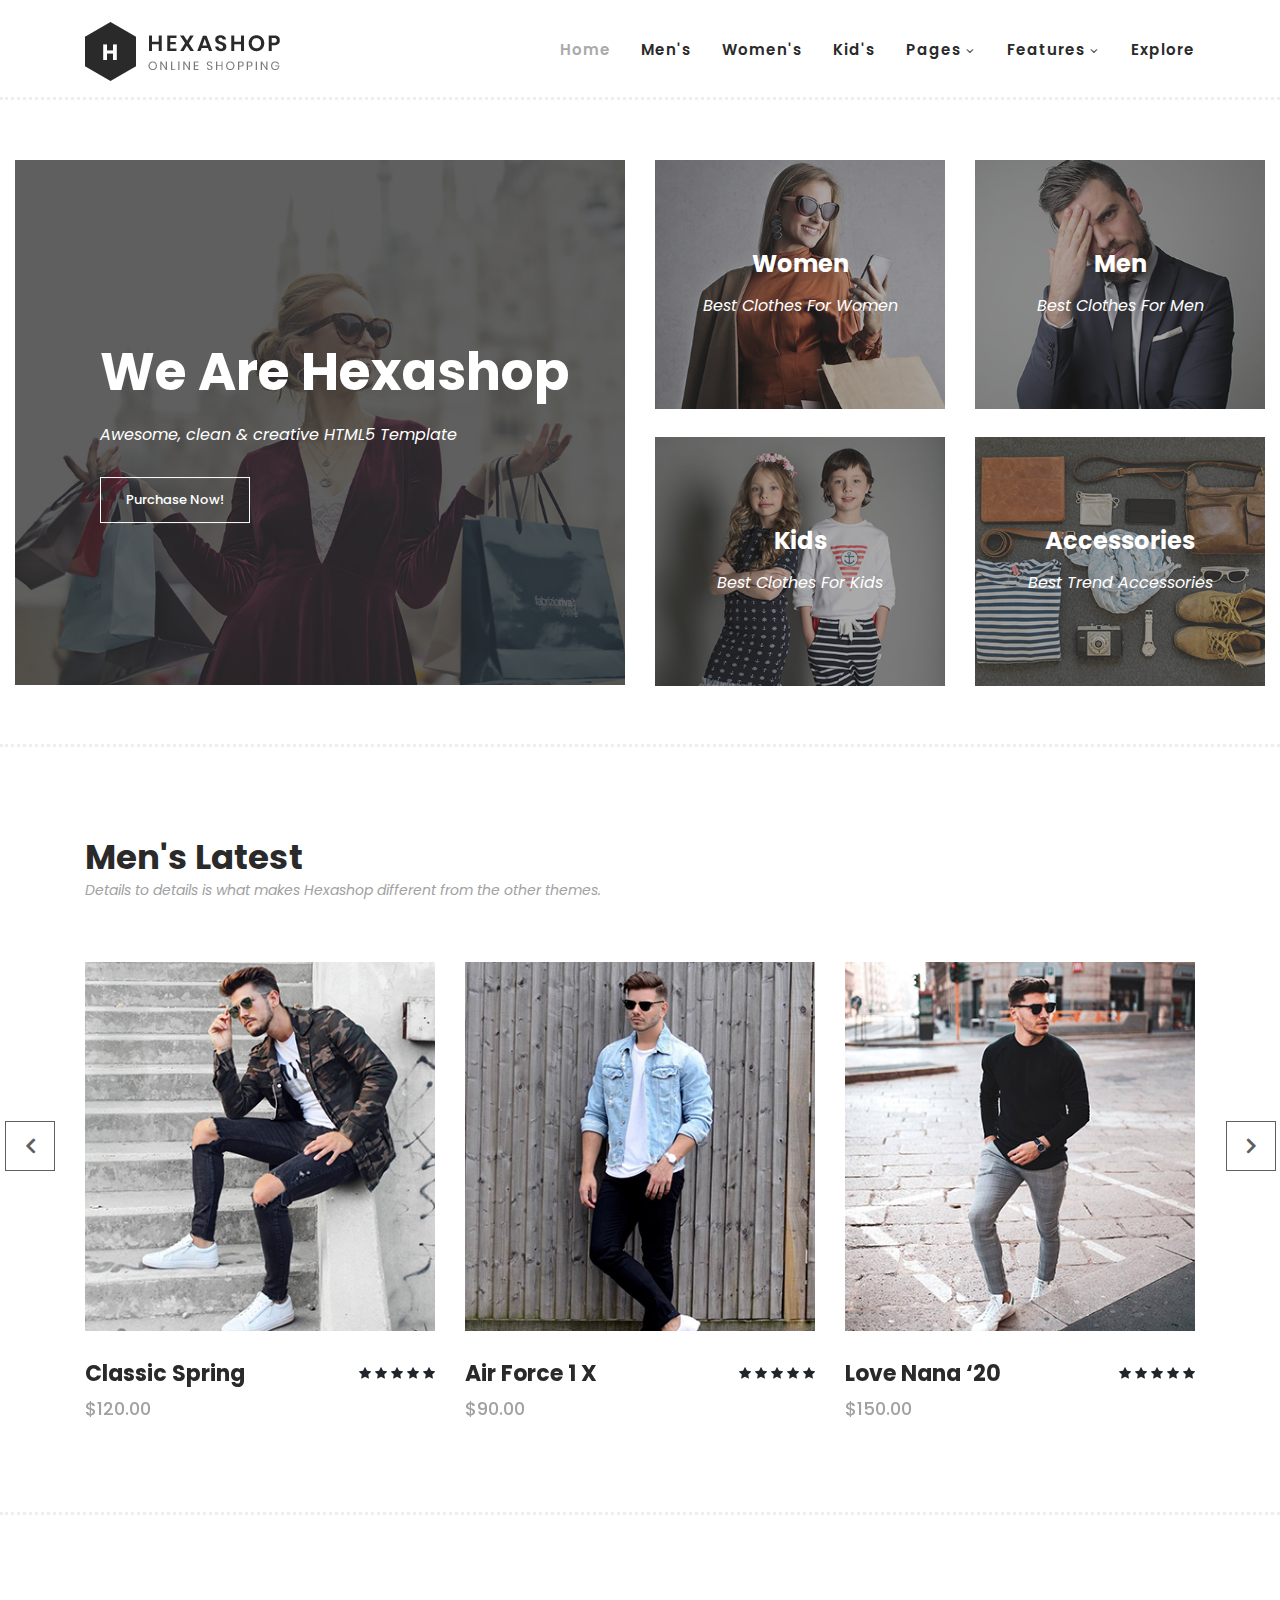
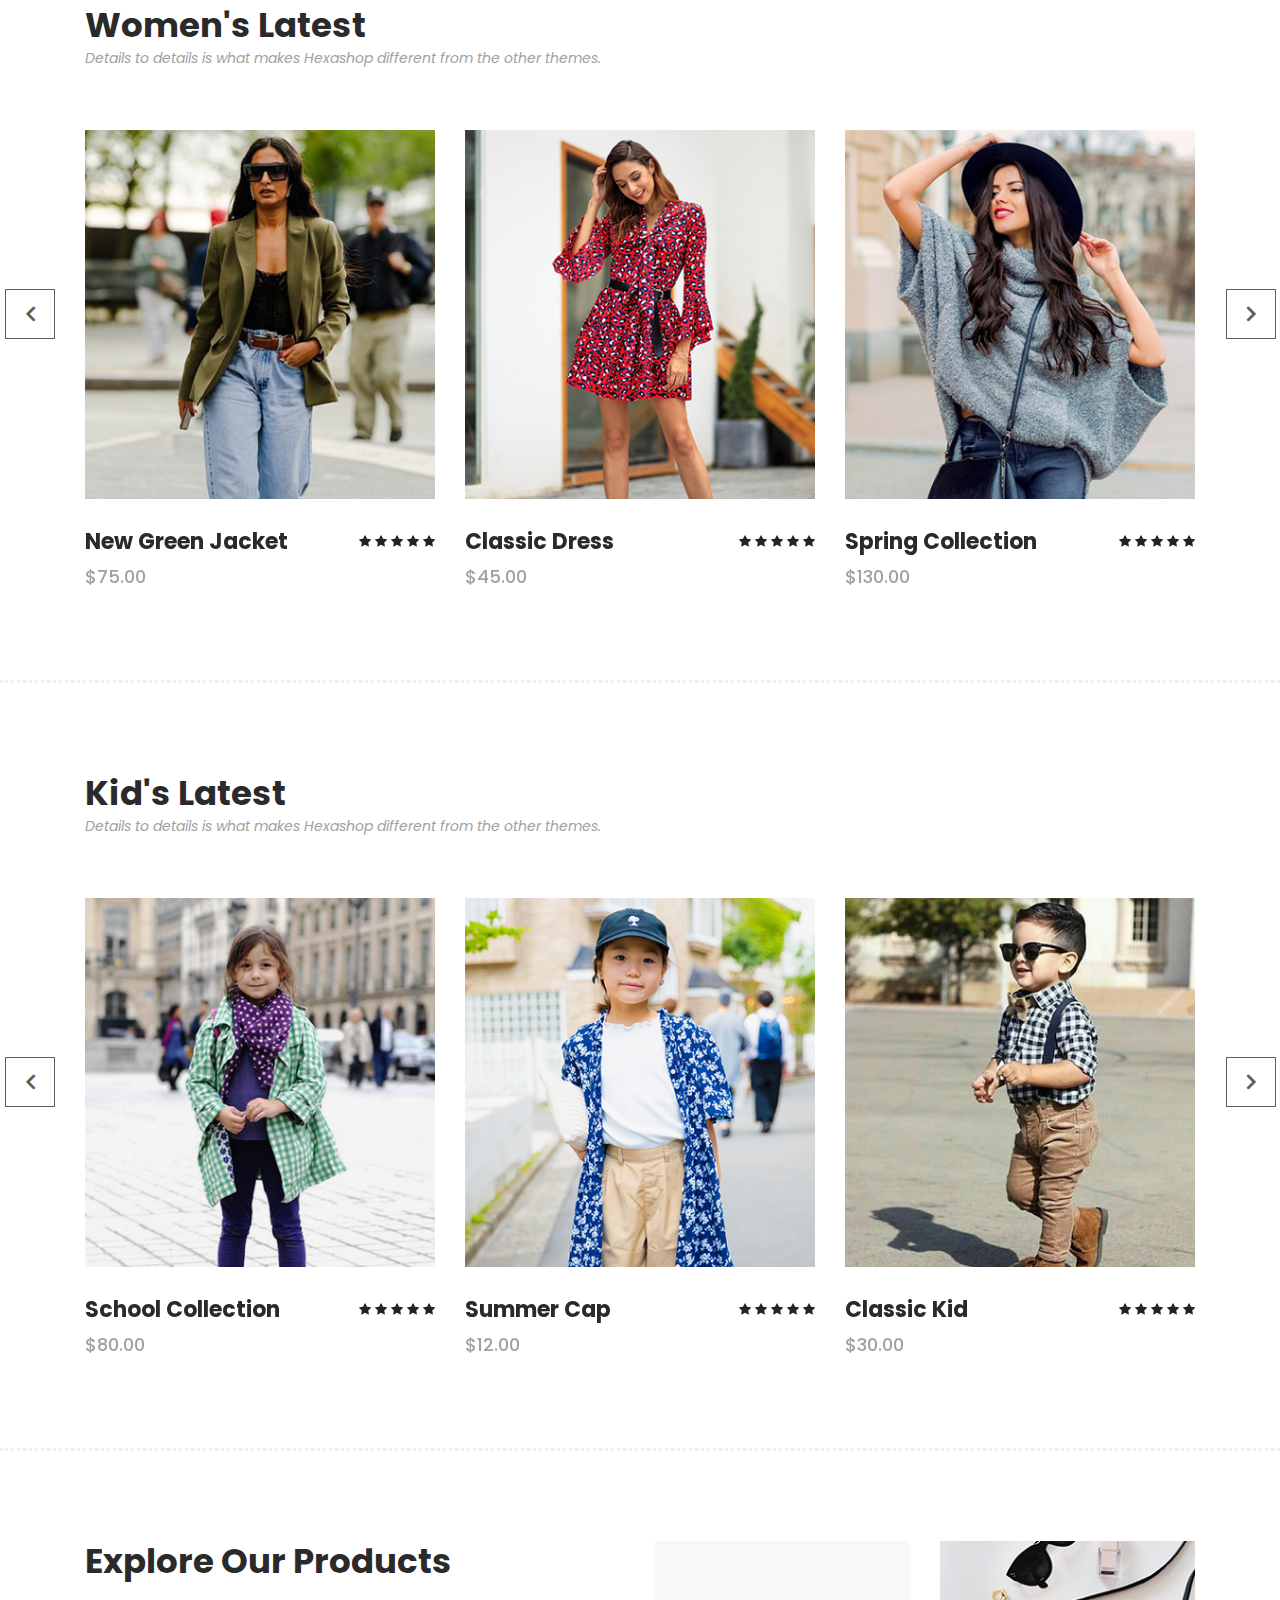
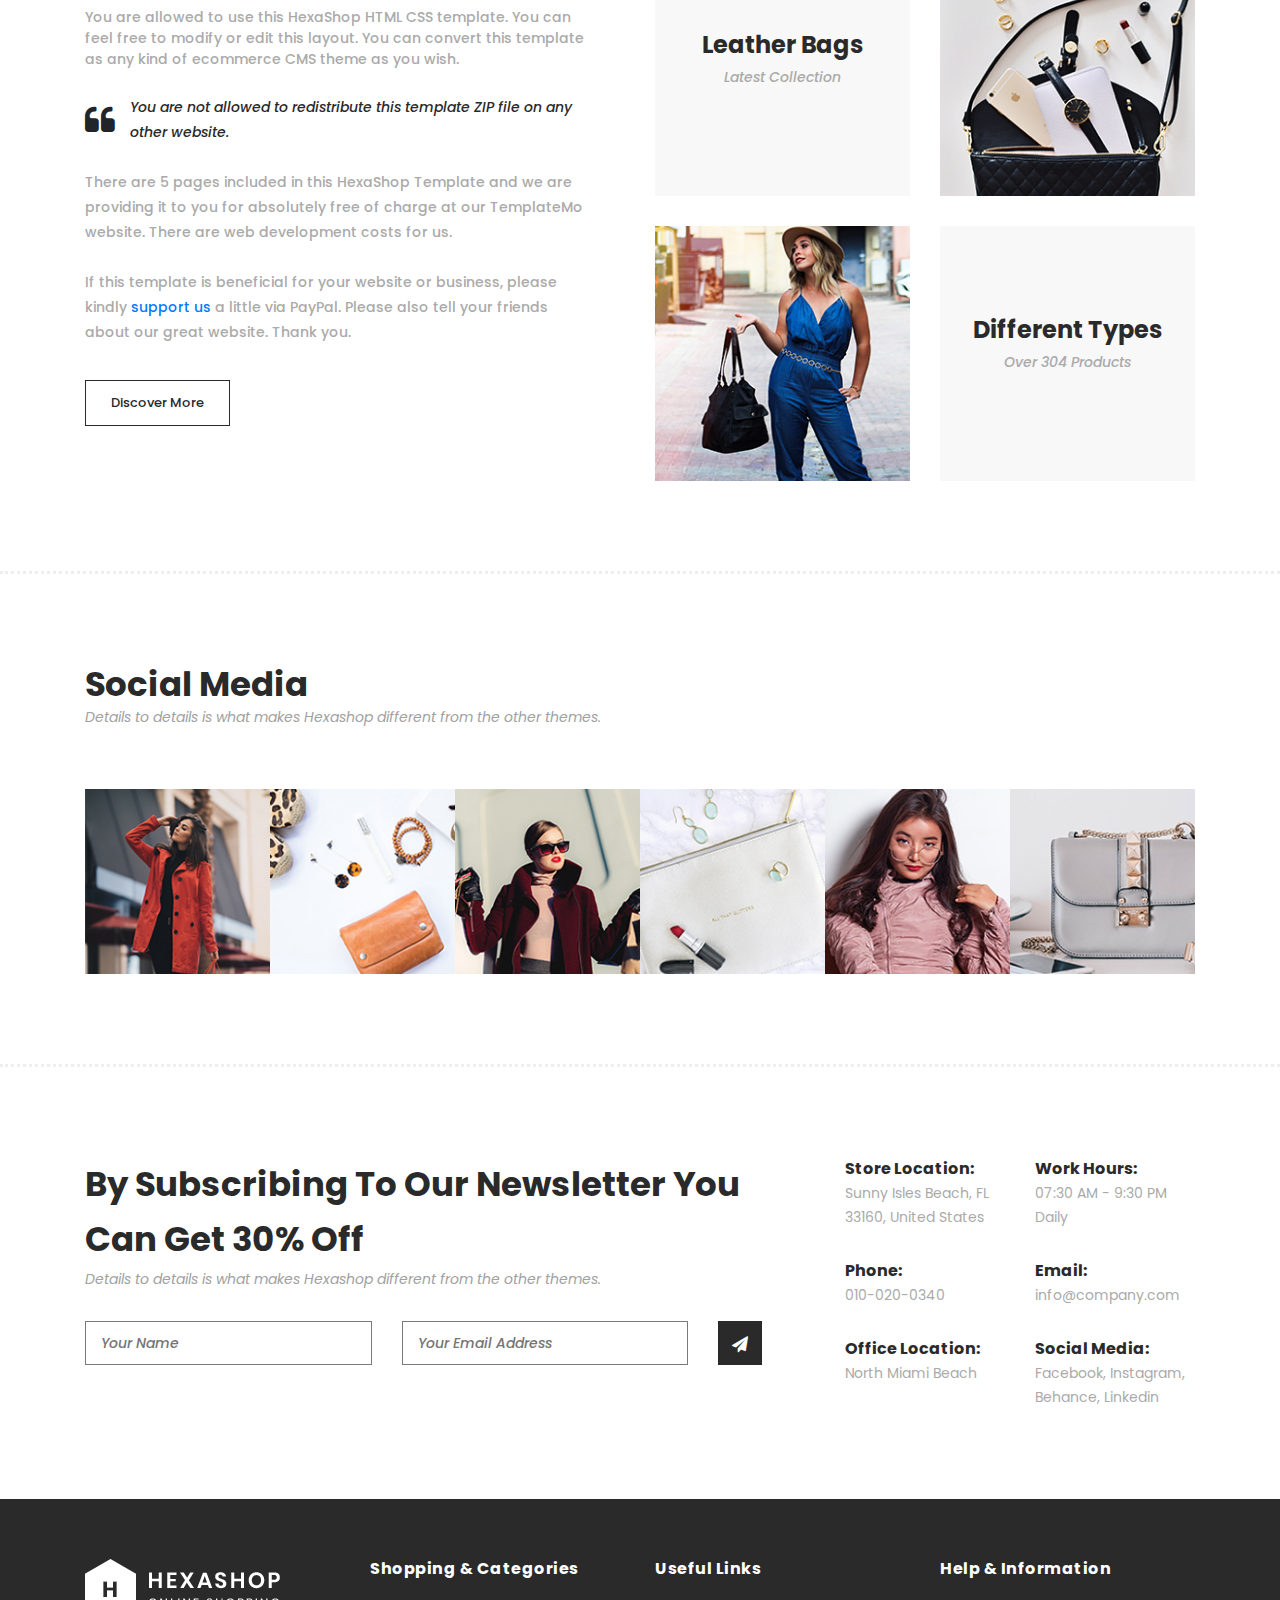
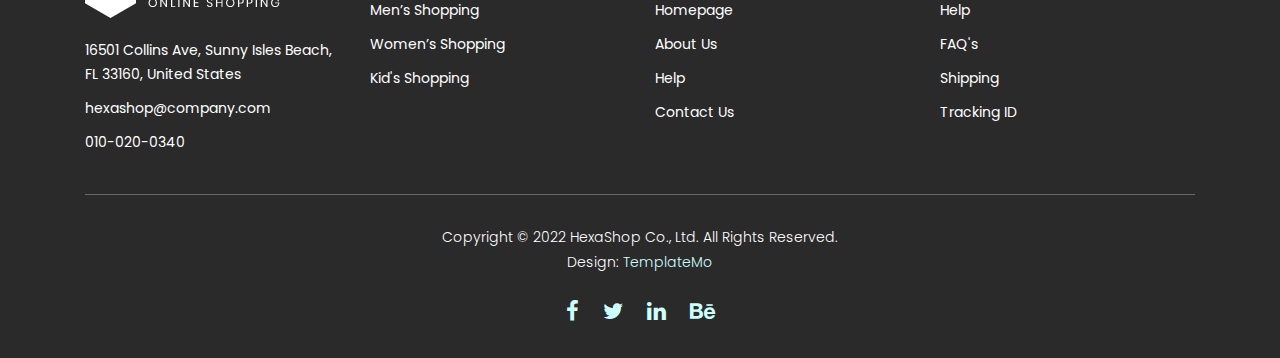
==== index.html @ 288b7257 "new project" ====
<!DOCTYPE html>
<html lang="en">

  <head>

    <meta charset="utf-8">
    <meta name="viewport" content="width=device-width, initial-scale=1, shrink-to-fit=no">
    <meta name="description" content="">
    <meta name="author" content="">
    <link href="https://fonts.googleapis.com/css?family=Poppins:100,200,300,400,500,600,700,800,900&display=swap" rel="stylesheet">

    <title>Hexashop Ecommerce HTML CSS Template</title>


    <!-- Additional CSS Files -->
    <link rel="stylesheet" type="text/css" href="assets/css/bootstrap.min.css">

    <link rel="stylesheet" type="text/css" href="assets/css/font-awesome.css">

    <link rel="stylesheet" href="assets/css/templatemo-hexashop.css">

    <link rel="stylesheet" href="assets/css/owl-carousel.css">

    <link rel="stylesheet" href="assets/css/lightbox.css">
<!--

TemplateMo 571 Hexashop

https://templatemo.com/tm-571-hexashop

-->
    </head>
    
    <body>
    
    <!-- ***** Preloader Start ***** -->
    <div id="preloader">
        <div class="jumper">
            <div></div>
            <div></div>
            <div></div>
        </div>
    </div>  
    <!-- ***** Preloader End ***** -->
    
    
    <!-- ***** Header Area Start ***** -->
    <header class="header-area header-sticky">
        <div class="container">
            <div class="row">
                <div class="col-12">
                    <nav class="main-nav">
                        <!-- ***** Logo Start ***** -->
                        <a href="index.html" class="logo">
                            <img src="assets/images/logo.png">
                        </a>
                        <!-- ***** Logo End ***** -->
                        <!-- ***** Menu Start ***** -->
                        <ul class="nav">
                            <li class="scroll-to-section"><a href="#top" class="active">Home</a></li>
                            <li class="scroll-to-section"><a href="#men">Men's</a></li>
                            <li class="scroll-to-section"><a href="#women">Women's</a></li>
                            <li class="scroll-to-section"><a href="#kids">Kid's</a></li>
                            <li class="submenu">
                                <a href="javascript:;">Pages</a>
                                <ul>
                                    <li><a href="about.html">About Us</a></li>
                                    <li><a href="products.html">Products</a></li>
                                    <li><a href="single-product.html">Single Product</a></li>
                                    <li><a href="contact.html">Contact Us</a></li>
                                </ul>
                            </li>
                            <li class="submenu">
                                <a href="javascript:;">Features</a>
                                <ul>
                                    <li><a href="#">Features Page 1</a></li>
                                    <li><a href="#">Features Page 2</a></li>
                                    <li><a href="#">Features Page 3</a></li>
                                    <li><a rel="nofollow" href="https://templatemo.com/page/4" target="_blank">Template Page 4</a></li>
                                </ul>
                            </li>
                            <li class="scroll-to-section"><a href="#explore">Explore</a></li>
                        </ul>        
                        <a class='menu-trigger'>
                            <span>Menu</span>
                        </a>
                        <!-- ***** Menu End ***** -->
                    </nav>
                </div>
            </div>
        </div>
    </header>
    <!-- ***** Header Area End ***** -->

    <!-- ***** Main Banner Area Start ***** -->
    <div class="main-banner" id="top">
        <div class="container-fluid">
            <div class="row">
                <div class="col-lg-6">
                    <div class="left-content">
                        <div class="thumb">
                            <div class="inner-content">
                                <h4>We Are Hexashop</h4>
                                <span>Awesome, clean &amp; creative HTML5 Template</span>
                                <div class="main-border-button">
                                    <a href="#">Purchase Now!</a>
                                </div>
                            </div>
                            <img src="assets/images/left-banner-image.jpg" alt="">
                        </div>
                    </div>
                </div>
                <div class="col-lg-6">
                    <div class="right-content">
                        <div class="row">
                            <div class="col-lg-6">
                                <div class="right-first-image">
                                    <div class="thumb">
                                        <div class="inner-content">
                                            <h4>Women</h4>
                                            <span>Best Clothes For Women</span>
                                        </div>
                                        <div class="hover-content">
                                            <div class="inner">
                                                <h4>Women</h4>
                                                <p>Lorem ipsum dolor sit amet, conservisii ctetur adipiscing elit incid.</p>
                                                <div class="main-border-button">
                                                    <a href="#">Discover More</a>
                                                </div>
                                            </div>
                                        </div>
                                        <img src="assets/images/baner-right-image-01.jpg">
                                    </div>
                                </div>
                            </div>
                            <div class="col-lg-6">
                                <div class="right-first-image">
                                    <div class="thumb">
                                        <div class="inner-content">
                                            <h4>Men</h4>
                                            <span>Best Clothes For Men</span>
                                        </div>
                                        <div class="hover-content">
                                            <div class="inner">
                                                <h4>Men</h4>
                                                <p>Lorem ipsum dolor sit amet, conservisii ctetur adipiscing elit incid.</p>
                                                <div class="main-border-button">
                                                    <a href="#">Discover More</a>
                                                </div>
                                            </div>
                                        </div>
                                        <img src="assets/images/baner-right-image-02.jpg">
                                    </div>
                                </div>
                            </div>
                            <div class="col-lg-6">
                                <div class="right-first-image">
                                    <div class="thumb">
                                        <div class="inner-content">
                                            <h4>Kids</h4>
                                            <span>Best Clothes For Kids</span>
                                        </div>
                                        <div class="hover-content">
                                            <div class="inner">
                                                <h4>Kids</h4>
                                                <p>Lorem ipsum dolor sit amet, conservisii ctetur adipiscing elit incid.</p>
                                                <div class="main-border-button">
                                                    <a href="#">Discover More</a>
                                                </div>
                                            </div>
                                        </div>
                                        <img src="assets/images/baner-right-image-03.jpg">
                                    </div>
                                </div>
                            </div>
                            <div class="col-lg-6">
                                <div class="right-first-image">
                                    <div class="thumb">
                                        <div class="inner-content">
                                            <h4>Accessories</h4>
                                            <span>Best Trend Accessories</span>
                                        </div>
                                        <div class="hover-content">
                                            <div class="inner">
                                                <h4>Accessories</h4>
                                                <p>Lorem ipsum dolor sit amet, conservisii ctetur adipiscing elit incid.</p>
                                                <div class="main-border-button">
                                                    <a href="#">Discover More</a>
                                                </div>
                                            </div>
                                        </div>
                                        <img src="assets/images/baner-right-image-04.jpg">
                                    </div>
                                </div>
                            </div>
                        </div>
                    </div>
                </div>
            </div>
        </div>
    </div>
    <!-- ***** Main Banner Area End ***** -->

    <!-- ***** Men Area Starts ***** -->
    <section class="section" id="men">
        <div class="container">
            <div class="row">
                <div class="col-lg-6">
                    <div class="section-heading">
                        <h2>Men's Latest</h2>
                        <span>Details to details is what makes Hexashop different from the other themes.</span>
                    </div>
                </div>
            </div>
        </div>
        <div class="container">
            <div class="row">
                <div class="col-lg-12">
                    <div class="men-item-carousel">
                        <div class="owl-men-item owl-carousel">
                            <div class="item">
                                <div class="thumb">
                                    <div class="hover-content">
                                        <ul>
                                            <li><a href="single-product.html"><i class="fa fa-eye"></i></a></li>
                                            <li><a href="single-product.html"><i class="fa fa-star"></i></a></li>
                                            <li><a href="single-product.html"><i class="fa fa-shopping-cart"></i></a></li>
                                        </ul>
                                    </div>
                                    <img src="assets/images/men-01.jpg" alt="">
                                </div>
                                <div class="down-content">
                                    <h4>Classic Spring</h4>
                                    <span>$120.00</span>
                                    <ul class="stars">
                                        <li><i class="fa fa-star"></i></li>
                                        <li><i class="fa fa-star"></i></li>
                                        <li><i class="fa fa-star"></i></li>
                                        <li><i class="fa fa-star"></i></li>
                                        <li><i class="fa fa-star"></i></li>
                                    </ul>
                                </div>
                            </div>
                            <div class="item">
                                <div class="thumb">
                                    <div class="hover-content">
                                        <ul>
                                            <li><a href="single-product.html"><i class="fa fa-eye"></i></a></li>
                                            <li><a href="single-product.html"><i class="fa fa-star"></i></a></li>
                                            <li><a href="single-product.html"><i class="fa fa-shopping-cart"></i></a></li>
                                        </ul>
                                    </div>
                                    <img src="assets/images/men-02.jpg" alt="">
                                </div>
                                <div class="down-content">
                                    <h4>Air Force 1 X</h4>
                                    <span>$90.00</span>
                                    <ul class="stars">
                                        <li><i class="fa fa-star"></i></li>
                                        <li><i class="fa fa-star"></i></li>
                                        <li><i class="fa fa-star"></i></li>
                                        <li><i class="fa fa-star"></i></li>
                                        <li><i class="fa fa-star"></i></li>
                                    </ul>
                                </div>
                            </div>
                            <div class="item">
                                <div class="thumb">
                                    <div class="hover-content">
                                        <ul>
                                            <li><a href="single-product.html"><i class="fa fa-eye"></i></a></li>
                                            <li><a href="single-product.html"><i class="fa fa-star"></i></a></li>
                                            <li><a href="single-product.html"><i class="fa fa-shopping-cart"></i></a></li>
                                        </ul>
                                    </div>
                                    <img src="assets/images/men-03.jpg" alt="">
                                </div>
                                <div class="down-content">
                                    <h4>Love Nana ‘20</h4>
                                    <span>$150.00</span>
                                    <ul class="stars">
                                        <li><i class="fa fa-star"></i></li>
                                        <li><i class="fa fa-star"></i></li>
                                        <li><i class="fa fa-star"></i></li>
                                        <li><i class="fa fa-star"></i></li>
                                        <li><i class="fa fa-star"></i></li>
                                    </ul>
                                </div>
                            </div>
                            <div class="item">
                                <div class="thumb">
                                    <div class="hover-content">
                                        <ul>
                                            <li><a href="single-product.html"><i class="fa fa-eye"></i></a></li>
                                            <li><a href="single-product.html"><i class="fa fa-star"></i></a></li>
                                            <li><a href="single-product.html"><i class="fa fa-shopping-cart"></i></a></li>
                                        </ul>
                                    </div>
                                    <img src="assets/images/men-01.jpg" alt="">
                                </div>
                                <div class="down-content">
                                    <h4>Classic Spring</h4>
                                    <span>$120.00</span>
                                    <ul class="stars">
                                        <li><i class="fa fa-star"></i></li>
                                        <li><i class="fa fa-star"></i></li>
                                        <li><i class="fa fa-star"></i></li>
                                        <li><i class="fa fa-star"></i></li>
                                        <li><i class="fa fa-star"></i></li>
                                    </ul>
                                </div>
                            </div>
                        </div>
                    </div>
                </div>
            </div>
        </div>
    </section>
    <!-- ***** Men Area Ends ***** -->

    <!-- ***** Women Area Starts ***** -->
    <section class="section" id="women">
        <div class="container">
            <div class="row">
                <div class="col-lg-6">
                    <div class="section-heading">
                        <h2>Women's Latest</h2>
                        <span>Details to details is what makes Hexashop different from the other themes.</span>
                    </div>
                </div>
            </div>
        </div>
        <div class="container">
            <div class="row">
                <div class="col-lg-12">
                    <div class="women-item-carousel">
                        <div class="owl-women-item owl-carousel">
                            <div class="item">
                                <div class="thumb">
                                    <div class="hover-content">
                                        <ul>
                                            <li><a href="single-product.html"><i class="fa fa-eye"></i></a></li>
                                            <li><a href="single-product.html"><i class="fa fa-star"></i></a></li>
                                            <li><a href="single-product.html"><i class="fa fa-shopping-cart"></i></a></li>
                                        </ul>
                                    </div>
                                    <img src="assets/images/women-01.jpg" alt="">
                                </div>
                                <div class="down-content">
                                    <h4>New Green Jacket</h4>
                                    <span>$75.00</span>
                                    <ul class="stars">
                                        <li><i class="fa fa-star"></i></li>
                                        <li><i class="fa fa-star"></i></li>
                                        <li><i class="fa fa-star"></i></li>
                                        <li><i class="fa fa-star"></i></li>
                                        <li><i class="fa fa-star"></i></li>
                                    </ul>
                                </div>
                            </div>
                            <div class="item">
                                <div class="thumb">
                                    <div class="hover-content">
                                        <ul>
                                            <li><a href="single-product.html"><i class="fa fa-eye"></i></a></li>
                                            <li><a href="single-product.html"><i class="fa fa-star"></i></a></li>
                                            <li><a href="single-product.html"><i class="fa fa-shopping-cart"></i></a></li>
                                        </ul>
                                    </div>
                                    <img src="assets/images/women-02.jpg" alt="">
                                </div>
                                <div class="down-content">
                                    <h4>Classic Dress</h4>
                                    <span>$45.00</span>
                                    <ul class="stars">
                                        <li><i class="fa fa-star"></i></li>
                                        <li><i class="fa fa-star"></i></li>
                                        <li><i class="fa fa-star"></i></li>
                                        <li><i class="fa fa-star"></i></li>
                                        <li><i class="fa fa-star"></i></li>
                                    </ul>
                                </div>
                            </div>
                            <div class="item">
                                <div class="thumb">
                                    <div class="hover-content">
                                        <ul>
                                            <li><a href="single-product.html"><i class="fa fa-eye"></i></a></li>
                                            <li><a href="single-product.html"><i class="fa fa-star"></i></a></li>
                                            <li><a href="single-product.html"><i class="fa fa-shopping-cart"></i></a></li>
                                        </ul>
                                    </div>
                                    <img src="assets/images/women-03.jpg" alt="">
                                </div>
                                <div class="down-content">
                                    <h4>Spring Collection</h4>
                                    <span>$130.00</span>
                                    <ul class="stars">
                                        <li><i class="fa fa-star"></i></li>
                                        <li><i class="fa fa-star"></i></li>
                                        <li><i class="fa fa-star"></i></li>
                                        <li><i class="fa fa-star"></i></li>
                                        <li><i class="fa fa-star"></i></li>
                                    </ul>
                                </div>
                            </div>
                            <div class="item">
                                <div class="thumb">
                                    <div class="hover-content">
                                        <ul>
                                            <li><a href="single-product.html"><i class="fa fa-eye"></i></a></li>
                                            <li><a href="single-product.html"><i class="fa fa-star"></i></a></li>
                                            <li><a href="single-product.html"><i class="fa fa-shopping-cart"></i></a></li>
                                        </ul>
                                    </div>
                                    <img src="assets/images/women-01.jpg" alt="">
                                </div>
                                <div class="down-content">
                                    <h4>Classic Spring</h4>
                                    <span>$120.00</span>
                                    <ul class="stars">
                                        <li><i class="fa fa-star"></i></li>
                                        <li><i class="fa fa-star"></i></li>
                                        <li><i class="fa fa-star"></i></li>
                                        <li><i class="fa fa-star"></i></li>
                                        <li><i class="fa fa-star"></i></li>
                                    </ul>
                                </div>
                            </div>
                        </div>
                    </div>
                </div>
            </div>
        </div>
    </section>
    <!-- ***** Women Area Ends ***** -->

    <!-- ***** Kids Area Starts ***** -->
    <section class="section" id="kids">
        <div class="container">
            <div class="row">
                <div class="col-lg-6">
                    <div class="section-heading">
                        <h2>Kid's Latest</h2>
                        <span>Details to details is what makes Hexashop different from the other themes.</span>
                    </div>
                </div>
            </div>
        </div>
        <div class="container">
            <div class="row">
                <div class="col-lg-12">
                    <div class="kid-item-carousel">
                        <div class="owl-kid-item owl-carousel">
                            <div class="item">
                                <div class="thumb">
                                    <div class="hover-content">
                                        <ul>
                                            <li><a href="single-product.html"><i class="fa fa-eye"></i></a></li>
                                            <li><a href="single-product.html"><i class="fa fa-star"></i></a></li>
                                            <li><a href="single-product.html"><i class="fa fa-shopping-cart"></i></a></li>
                                        </ul>
                                    </div>
                                    <img src="assets/images/kid-01.jpg" alt="">
                                </div>
                                <div class="down-content">
                                    <h4>School Collection</h4>
                                    <span>$80.00</span>
                                    <ul class="stars">
                                        <li><i class="fa fa-star"></i></li>
                                        <li><i class="fa fa-star"></i></li>
                                        <li><i class="fa fa-star"></i></li>
                                        <li><i class="fa fa-star"></i></li>
                                        <li><i class="fa fa-star"></i></li>
                                    </ul>
                                </div>
                            </div>
                            <div class="item">
                                <div class="thumb">
                                    <div class="hover-content">
                                        <ul>
                                            <li><a href="single-product.html"><i class="fa fa-eye"></i></a></li>
                                            <li><a href="single-product.html"><i class="fa fa-star"></i></a></li>
                                            <li><a href="single-product.html"><i class="fa fa-shopping-cart"></i></a></li>
                                        </ul>
                                    </div>
                                    <img src="assets/images/kid-02.jpg" alt="">
                                </div>
                                <div class="down-content">
                                    <h4>Summer Cap</h4>
                                    <span>$12.00</span>
                                    <ul class="stars">
                                        <li><i class="fa fa-star"></i></li>
                                        <li><i class="fa fa-star"></i></li>
                                        <li><i class="fa fa-star"></i></li>
                                        <li><i class="fa fa-star"></i></li>
                                        <li><i class="fa fa-star"></i></li>
                                    </ul>
                                </div>
                            </div>
                            <div class="item">
                                <div class="thumb">
                                    <div class="hover-content">
                                        <ul>
                                            <li><a href="single-product.html"><i class="fa fa-eye"></i></a></li>
                                            <li><a href="single-product.html"><i class="fa fa-star"></i></a></li>
                                            <li><a href="single-product.html"><i class="fa fa-shopping-cart"></i></a></li>
                                        </ul>
                                    </div>
                                    <img src="assets/images/kid-03.jpg" alt="">
                                </div>
                                <div class="down-content">
                                    <h4>Classic Kid</h4>
                                    <span>$30.00</span>
                                    <ul class="stars">
                                        <li><i class="fa fa-star"></i></li>
                                        <li><i class="fa fa-star"></i></li>
                                        <li><i class="fa fa-star"></i></li>
                                        <li><i class="fa fa-star"></i></li>
                                        <li><i class="fa fa-star"></i></li>
                                    </ul>
                                </div>
                            </div>
                            <div class="item">
                                <div class="thumb">
                                    <div class="hover-content">
                                        <ul>
                                            <li><a href="single-product.html"><i class="fa fa-eye"></i></a></li>
                                            <li><a href="single-product.html"><i class="fa fa-star"></i></a></li>
                                            <li><a href="single-product.html"><i class="fa fa-shopping-cart"></i></a></li>
                                        </ul>
                                    </div>
                                    <img src="assets/images/kid-01.jpg" alt="">
                                </div>
                                <div class="down-content">
                                    <h4>Classic Spring</h4>
                                    <span>$120.00</span>
                                    <ul class="stars">
                                        <li><i class="fa fa-star"></i></li>
                                        <li><i class="fa fa-star"></i></li>
                                        <li><i class="fa fa-star"></i></li>
                                        <li><i class="fa fa-star"></i></li>
                                        <li><i class="fa fa-star"></i></li>
                                    </ul>
                                </div>
                            </div>
                        </div>
                    </div>
                </div>
            </div>
        </div>
    </section>
    <!-- ***** Kids Area Ends ***** -->

    <!-- ***** Explore Area Starts ***** -->
    <section class="section" id="explore">
        <div class="container">
            <div class="row">
                <div class="col-lg-6">
                    <div class="left-content">
                        <h2>Explore Our Products</h2>
                        <span>You are allowed to use this HexaShop HTML CSS template. You can feel free to modify or edit this layout. You can convert this template as any kind of ecommerce CMS theme as you wish.</span>
                        <div class="quote">
                            <i class="fa fa-quote-left"></i><p>You are not allowed to redistribute this template ZIP file on any other website.</p>
                        </div>
                        <p>There are 5 pages included in this HexaShop Template and we are providing it to you for absolutely free of charge at our TemplateMo website. There are web development costs for us.</p>
                        <p>If this template is beneficial for your website or business, please kindly <a rel="nofollow" href="https://paypal.me/templatemo" target="_blank">support us</a> a little via PayPal. Please also tell your friends about our great website. Thank you.</p>
                        <div class="main-border-button">
                            <a href="products.html">Discover More</a>
                        </div>
                    </div>
                </div>
                <div class="col-lg-6">
                    <div class="right-content">
                        <div class="row">
                            <div class="col-lg-6">
                                <div class="leather">
                                    <h4>Leather Bags</h4>
                                    <span>Latest Collection</span>
                                </div>
                            </div>
                            <div class="col-lg-6">
                                <div class="first-image">
                                    <img src="assets/images/explore-image-01.jpg" alt="">
                                </div>
                            </div>
                            <div class="col-lg-6">
                                <div class="second-image">
                                    <img src="assets/images/explore-image-02.jpg" alt="">
                                </div>
                            </div>
                            <div class="col-lg-6">
                                <div class="types">
                                    <h4>Different Types</h4>
                                    <span>Over 304 Products</span>
                                </div>
                            </div>
                        </div>
                    </div>
                </div>
            </div>
        </div>
    </section>
    <!-- ***** Explore Area Ends ***** -->

    <!-- ***** Social Area Starts ***** -->
    <section class="section" id="social">
        <div class="container">
            <div class="row">
                <div class="col-lg-12">
                    <div class="section-heading">
                        <h2>Social Media</h2>
                        <span>Details to details is what makes Hexashop different from the other themes.</span>
                    </div>
                </div>
            </div>
        </div>
        <div class="container">
            <div class="row images">
                <div class="col-2">
                    <div class="thumb">
                        <div class="icon">
                            <a href="http://instagram.com">
                                <h6>Fashion</h6>
                                <i class="fa fa-instagram"></i>
                            </a>
                        </div>
                        <img src="assets/images/instagram-01.jpg" alt="">
                    </div>
                </div>
                <div class="col-2">
                    <div class="thumb">
                        <div class="icon">
                            <a href="http://instagram.com">
                                <h6>New</h6>
                                <i class="fa fa-instagram"></i>
                            </a>
                        </div>
                        <img src="assets/images/instagram-02.jpg" alt="">
                    </div>
                </div>
                <div class="col-2">
                    <div class="thumb">
                        <div class="icon">
                            <a href="http://instagram.com">
                                <h6>Brand</h6>
                                <i class="fa fa-instagram"></i>
                            </a>
                        </div>
                        <img src="assets/images/instagram-03.jpg" alt="">
                    </div>
                </div>
                <div class="col-2">
                    <div class="thumb">
                        <div class="icon">
                            <a href="http://instagram.com">
                                <h6>Makeup</h6>
                                <i class="fa fa-instagram"></i>
                            </a>
                        </div>
                        <img src="assets/images/instagram-04.jpg" alt="">
                    </div>
                </div>
                <div class="col-2">
                    <div class="thumb">
                        <div class="icon">
                            <a href="http://instagram.com">
                                <h6>Leather</h6>
                                <i class="fa fa-instagram"></i>
                            </a>
                        </div>
                        <img src="assets/images/instagram-05.jpg" alt="">
                    </div>
                </div>
                <div class="col-2">
                    <div class="thumb">
                        <div class="icon">
                            <a href="http://instagram.com">
                                <h6>Bag</h6>
                                <i class="fa fa-instagram"></i>
                            </a>
                        </div>
                        <img src="assets/images/instagram-06.jpg" alt="">
                    </div>
                </div>
            </div>
        </div>
    </section>
    <!-- ***** Social Area Ends ***** -->

    <!-- ***** Subscribe Area Starts ***** -->
    <div class="subscribe">
        <div class="container">
            <div class="row">
                <div class="col-lg-8">
                    <div class="section-heading">
                        <h2>By Subscribing To Our Newsletter You Can Get 30% Off</h2>
                        <span>Details to details is what makes Hexashop different from the other themes.</span>
                    </div>
                    <form id="subscribe" action="" method="get">
                        <div class="row">
                          <div class="col-lg-5">
                            <fieldset>
                              <input name="name" type="text" id="name" placeholder="Your Name" required="">
                            </fieldset>
                          </div>
                          <div class="col-lg-5">
                            <fieldset>
                              <input name="email" type="text" id="email" pattern="[^ @]*@[^ @]*" placeholder="Your Email Address" required="">
                            </fieldset>
                          </div>
                          <div class="col-lg-2">
                            <fieldset>
                              <button type="submit" id="form-submit" class="main-dark-button"><i class="fa fa-paper-plane"></i></button>
                            </fieldset>
                          </div>
                        </div>
                    </form>
                </div>
                <div class="col-lg-4">
                    <div class="row">
                        <div class="col-6">
                            <ul>
                                <li>Store Location:<br><span>Sunny Isles Beach, FL 33160, United States</span></li>
                                <li>Phone:<br><span>010-020-0340</span></li>
                                <li>Office Location:<br><span>North Miami Beach</span></li>
                            </ul>
                        </div>
                        <div class="col-6">
                            <ul>
                                <li>Work Hours:<br><span>07:30 AM - 9:30 PM Daily</span></li>
                                <li>Email:<br><span>info@company.com</span></li>
                                <li>Social Media:<br><span><a href="#">Facebook</a>, <a href="#">Instagram</a>, <a href="#">Behance</a>, <a href="#">Linkedin</a></span></li>
                            </ul>
                        </div>
                    </div>
                </div>
            </div>
        </div>
    </div>
    <!-- ***** Subscribe Area Ends ***** -->
    
    <!-- ***** Footer Start ***** -->
    <footer>
        <div class="container">
            <div class="row">
                <div class="col-lg-3">
                    <div class="first-item">
                        <div class="logo">
                            <img src="assets/images/white-logo.png" alt="hexashop ecommerce templatemo">
                        </div>
                        <ul>
                            <li><a href="#">16501 Collins Ave, Sunny Isles Beach, FL 33160, United States</a></li>
                            <li><a href="#">hexashop@company.com</a></li>
                            <li><a href="#">010-020-0340</a></li>
                        </ul>
                    </div>
                </div>
                <div class="col-lg-3">
                    <h4>Shopping &amp; Categories</h4>
                    <ul>
                        <li><a href="#">Men’s Shopping</a></li>
                        <li><a href="#">Women’s Shopping</a></li>
                        <li><a href="#">Kid's Shopping</a></li>
                    </ul>
                </div>
                <div class="col-lg-3">
                    <h4>Useful Links</h4>
                    <ul>
                        <li><a href="#">Homepage</a></li>
                        <li><a href="#">About Us</a></li>
                        <li><a href="#">Help</a></li>
                        <li><a href="#">Contact Us</a></li>
                    </ul>
                </div>
                <div class="col-lg-3">
                    <h4>Help &amp; Information</h4>
                    <ul>
                        <li><a href="#">Help</a></li>
                        <li><a href="#">FAQ's</a></li>
                        <li><a href="#">Shipping</a></li>
                        <li><a href="#">Tracking ID</a></li>
                    </ul>
                </div>
                <div class="col-lg-12">
                    <div class="under-footer">
                        <p>Copyright © 2022 HexaShop Co., Ltd. All Rights Reserved. 
                        
                        <br>Design: <a href="https://templatemo.com" target="_parent" title="free css templates">TemplateMo</a></p>
                        <ul>
                            <li><a href="#"><i class="fa fa-facebook"></i></a></li>
                            <li><a href="#"><i class="fa fa-twitter"></i></a></li>
                            <li><a href="#"><i class="fa fa-linkedin"></i></a></li>
                            <li><a href="#"><i class="fa fa-behance"></i></a></li>
                        </ul>
                    </div>
                </div>
            </div>
        </div>
    </footer>
    

    <!-- jQuery -->
    <script src="assets/js/jquery-2.1.0.min.js"></script>

    <!-- Bootstrap -->
    <script src="assets/js/popper.js"></script>
    <script src="assets/js/bootstrap.min.js"></script>

    <!-- Plugins -->
    <script src="assets/js/owl-carousel.js"></script>
    <script src="assets/js/accordions.js"></script>
    <script src="assets/js/datepicker.js"></script>
    <script src="assets/js/scrollreveal.min.js"></script>
    <script src="assets/js/waypoints.min.js"></script>
    <script src="assets/js/jquery.counterup.min.js"></script>
    <script src="assets/js/imgfix.min.js"></script> 
    <script src="assets/js/slick.js"></script> 
    <script src="assets/js/lightbox.js"></script> 
    <script src="assets/js/isotope.js"></script> 
    
    <!-- Global Init -->
    <script src="assets/js/custom.js"></script>

    <script>

        $(function() {
            var selectedClass = "";
            $("p").click(function(){
            selectedClass = $(this).attr("data-rel");
            $("#portfolio").fadeTo(50, 0.1);
                $("#portfolio div").not("."+selectedClass).fadeOut();
            setTimeout(function() {
              $("."+selectedClass).fadeIn();
              $("#portfolio").fadeTo(50, 1);
            }, 500);
                
            });
        });

    </script>

  </body>
</html>
---- assets/css/templatemo-hexashop.css ----
/*

TemplateMo 571 Hexashop

https://templatemo.com/tm-571-hexashop

*/

/* ---------------------------------------------
Table of contents
------------------------------------------------
01. font & reset css
02. reset
03. global styles
04. header
05. banner
06. features
07. testimonials
08. contact
09. footer
10. preloader
11. search
12. portfolio

--------------------------------------------- */
/* 
---------------------------------------------
font & reset css
--------------------------------------------- 
*/
@import url("https://fonts.googleapis.com/css?family=Poppins:100,200,300,400,500,600,700,800,900");
/* 
---------------------------------------------
reset
--------------------------------------------- 
*/
html, body, div, span, applet, object, iframe, h1, h2, h3, h4, h5, h6, p, blockquote, div
pre, a, abbr, acronym, address, big, cite, code, del, dfn, em, font, img, ins, kbd, q,
s, samp, small, strike, strong, sub, sup, tt, var, b, u, i, center, dl, dt, dd, ol, ul, li,
figure, header, nav, section, article, aside, footer, figcaption {
  margin: 0;
  padding: 0;
  border: 0;
  outline: 0;
}

.clearfix:after {
  content: ".";
  display: block;
  clear: both;
  visibility: hidden;
  line-height: 0;
  height: 0;
}

.clearfix {
  display: inline-block;
}

html[xmlns] .clearfix {
  display: block;
}

* html .clearfix {
  height: 1%;
}

ul, li {
  padding: 0;
  margin: 0;
  list-style: none;
}

header, nav, section, article, aside, footer, hgroup {
  display: block;
}

* {
  box-sizing: border-box;
}

html, body {
  font-family: 'Poppins', sans-serif;
  font-weight: 400;
  background-color: #fff;
  font-size: 16px;
  -ms-text-size-adjust: 100%;
  -webkit-font-smoothing: antialiased;
  -moz-osx-font-smoothing: grayscale;
}

a {
  text-decoration: none !important;
}

h1, h2, h3, h4, h5, h6 {
  margin-top: 0px;
  margin-bottom: 0px;
}

ul {
  margin-bottom: 0px;
}

p {
  font-size: 14px;
  line-height: 25px;
  color: #2a2a2a;
}

/* 
---------------------------------------------
global styles
--------------------------------------------- 
*/
html,
body {
  background: #fff;
  font-family: 'Poppins', sans-serif;
}

::selection {
  background: #2a2a2a;
  color: #fff;
}

::-moz-selection {
  background: #2a2a2a;
  color: #fff;
}

@media (max-width: 991px) {
  html, body {
    overflow-x: hidden;
  }
  .mobile-top-fix {
    margin-top: 30px;
    margin-bottom: 0px;
  }
  .mobile-bottom-fix {
    margin-bottom: 30px;
  }
  .mobile-bottom-fix-big {
    margin-bottom: 60px;
  }
}

.main-border-button a {
  font-size: 13px;
  color: #fff;
  border: 1px solid #fff;
  padding: 12px 25px;
  display: inline-block;
  font-weight: 500;
  transition: all .3s;
}

.main-border-button a:hover {
  background-color: #fff;
  color: #2a2a2a;
}

.main-white-button a {
  font-size: 13px;
  color: #2a2a2a;
  background-color: #fff;
  padding: 12px 25px;
  display: inline-block;
  border-radius: 3px;
  font-weight: 600;
  transition: all .3s;
}

.main-white-button a:hover {
  opacity: 0.9;
}

.main-text-button a {
  font-size: 13px;
  color: #fff;
  font-weight: 600;
  transition: all .3s;
}

.main-text-button a:hover {
  opacity: 0.9;
}

.section-heading h2 {
  font-size: 34px;
  font-weight: 700;
  color: #2a2a2a;
}

.section-heading span {
  font-size: 14px;
  color: #a1a1a1;
  font-style: italic;
  font-weight: 400;
}



/* 
---------------------------------------------
header
--------------------------------------------- 
*/

.background-header {
  border-bottom: none !important;
  background-color: #fff;
  height: 80px!important;
  position: fixed!important;
  top: 0px;
  left: 0px;
  right: 0px;
  box-shadow: 0px 0px 10px rgba(0,0,0,0.15)!important;
}

.background-header .logo,
.background-header .main-nav .nav li a {
  color: #1e1e1e!important;
}

.background-header .main-nav .nav li:hover a {
  color: #2a2a2a!important;
}

.background-header .nav li a.active {
  color: #2a2a2a!important;
}

.header-area {
  border-bottom: 3px dotted #eee;
  box-shadow: none;
  background-color: #fff;
  position: absolute;
  top: 0px;
  left: 0px;
  right: 0px;
  z-index: 100;
  height: 100px;
  -webkit-transition: all .5s ease 0s;
  -moz-transition: all .5s ease 0s;
  -o-transition: all .5s ease 0s;
  transition: all .5s ease 0s;
}

.header-area .main-nav {
  min-height: 80px;
  background: transparent;
}

.header-area .main-nav .logo {
  line-height: 100px;
  color: #fff;
  font-size: 28px;
  font-weight: 700;
  text-transform: uppercase;
  letter-spacing: 2px;
  float: left;
  -webkit-transition: all 0.3s ease 0s;
  -moz-transition: all 0.3s ease 0s;
  -o-transition: all 0.3s ease 0s;
  transition: all 0.3s ease 0s;
}

.background-header .main-nav .logo {
  line-height: 75px;
}

.background-header .nav {
  margin-top: 20px !important;
}

.header-area .main-nav .nav {
  float: right;
  margin-top: 30px;
  margin-right: 0px;
  background-color: transparent;
  -webkit-transition: all 0.3s ease 0s;
  -moz-transition: all 0.3s ease 0s;
  -o-transition: all 0.3s ease 0s;
  transition: all 0.3s ease 0s;
  position: relative;
  z-index: 999;
}

.header-area .main-nav .nav li {
  padding-left: 15px;
  padding-right: 15px;
}

.header-area .main-nav .nav li:last-child {
  padding-right: 0px;
}

.header-area .main-nav .nav li a {
  display: block;
  font-weight: 600;
  font-size: 15px;
  color: #2a2a2a;
  text-transform: capitalize;
  -webkit-transition: all 0.3s ease 0s;
  -moz-transition: all 0.3s ease 0s;
  -o-transition: all 0.3s ease 0s;
  transition: all 0.3s ease 0s;
  height: 40px;
  line-height: 40px;
  border: transparent;
  letter-spacing: 1px;
}

.header-area .main-nav .nav li a {
  color: #2a2a2a;
}

.header-area .main-nav .nav li:hover a,
.header-area .main-nav .nav li a.active {
  color: #aaa!important;
}

.background-header .main-nav .nav li:hover a,
.background-header .main-nav .nav li a.active {
  color: #aaa!important;
  opacity: 1;
}

.header-area .main-nav .nav li.submenu {
  position: relative;
  padding-right: 30px;
}

.header-area .main-nav .nav li.submenu:after {
  font-family: FontAwesome;
  content: "\f107";
  font-size: 12px;
  color: #2a2a2a;
  position: absolute;
  right: 18px;
  top: 12px;
}

.background-header .main-nav .nav li.submenu:after {
  color: #2a2a2a;
}

.header-area .main-nav .nav li.submenu ul {
  position: absolute;
  width: 200px;
  box-shadow: 0 2px 28px 0 rgba(0, 0, 0, 0.06);
  overflow: hidden;
  top: 50px;
  opacity: 0;
  transform: translateY(+2em);
  visibility: hidden;
  z-index: -1;
  transition: all 0.3s ease-in-out 0s, visibility 0s linear 0.3s, z-index 0s linear 0.01s;
}

.header-area .main-nav .nav li.submenu ul li {
  margin-left: 0px;
  padding-left: 0px;
  padding-right: 0px;
}

.header-area .main-nav .nav li.submenu ul li a {
  opacity: 1;
  display: block;
  background: #f7f7f7;
  color: #2a2a2a!important;
  padding-left: 20px;
  height: 40px;
  line-height: 40px;
  -webkit-transition: all 0.3s ease 0s;
  -moz-transition: all 0.3s ease 0s;
  -o-transition: all 0.3s ease 0s;
  transition: all 0.3s ease 0s;
  position: relative;
  font-size: 13px;
  font-weight: 400;
  border-bottom: 1px solid #eee;
}

.header-area .main-nav .nav li.submenu ul li a:hover {
  background: #fff;
  color: #aaa!important;
  padding-left: 25px;
}

.header-area .main-nav .nav li.submenu ul li a:hover:before {
  width: 3px;
}

.header-area .main-nav .nav li.submenu:hover ul {
  visibility: visible;
  opacity: 1;
  z-index: 1;
  transform: translateY(0%);
  transition-delay: 0s, 0s, 0.3s;
}

.header-area .main-nav .menu-trigger {
  cursor: pointer;
  display: block;
  position: absolute;
  top: 33px;
  width: 32px;
  height: 40px;
  text-indent: -9999em;
  z-index: 99;
  right: 40px;
  display: none;
}

.background-header .main-nav .menu-trigger {
  top: 23px;
}

.header-area .main-nav .menu-trigger span,
.header-area .main-nav .menu-trigger span:before,
.header-area .main-nav .menu-trigger span:after {
  -moz-transition: all 0.4s;
  -o-transition: all 0.4s;
  -webkit-transition: all 0.4s;
  transition: all 0.4s;
  background-color: #1e1e1e;
  display: block;
  position: absolute;
  width: 30px;
  height: 2px;
  left: 0;
}

.background-header .main-nav .menu-trigger span,
.background-header .main-nav .menu-trigger span:before,
.background-header .main-nav .menu-trigger span:after {
  background-color: #1e1e1e;
}

.header-area .main-nav .menu-trigger span:before,
.header-area .main-nav .menu-trigger span:after {
  -moz-transition: all 0.4s;
  -o-transition: all 0.4s;
  -webkit-transition: all 0.4s;
  transition: all 0.4s;
  background-color: #1e1e1e;
  display: block;
  position: absolute;
  width: 30px;
  height: 2px;
  left: 0;
  width: 75%;
}

.background-header .main-nav .menu-trigger span:before,
.background-header .main-nav .menu-trigger span:after {
  background-color: #1e1e1e;
}

.header-area .main-nav .menu-trigger span:before,
.header-area .main-nav .menu-trigger span:after {
  content: "";
}

.header-area .main-nav .menu-trigger span {
  top: 16px;
}

.header-area .main-nav .menu-trigger span:before {
  -moz-transform-origin: 33% 100%;
  -ms-transform-origin: 33% 100%;
  -webkit-transform-origin: 33% 100%;
  transform-origin: 33% 100%;
  top: -10px;
  z-index: 10;
}

.header-area .main-nav .menu-trigger span:after {
  -moz-transform-origin: 33% 0;
  -ms-transform-origin: 33% 0;
  -webkit-transform-origin: 33% 0;
  transform-origin: 33% 0;
  top: 10px;
}

.header-area .main-nav .menu-trigger.active span,
.header-area .main-nav .menu-trigger.active span:before,
.header-area .main-nav .menu-trigger.active span:after {
  background-color: transparent;
  width: 100%;
}

.header-area .main-nav .menu-trigger.active span:before {
  -moz-transform: translateY(6px) translateX(1px) rotate(45deg);
  -ms-transform: translateY(6px) translateX(1px) rotate(45deg);
  -webkit-transform: translateY(6px) translateX(1px) rotate(45deg);
  transform: translateY(6px) translateX(1px) rotate(45deg);
  background-color: #1e1e1e;
}

.background-header .main-nav .menu-trigger.active span:before {
  background-color: #1e1e1e;
}

.header-area .main-nav .menu-trigger.active span:after {
  -moz-transform: translateY(-6px) translateX(1px) rotate(-45deg);
  -ms-transform: translateY(-6px) translateX(1px) rotate(-45deg);
  -webkit-transform: translateY(-6px) translateX(1px) rotate(-45deg);
  transform: translateY(-6px) translateX(1px) rotate(-45deg);
  background-color: #1e1e1e;
}

.background-header .main-nav .menu-trigger.active span:after {
  background-color: #1e1e1e;
}

.header-area.header-sticky {
  min-height: 80px;
}

.header-area .nav {
  margin-top: 30px;
}

.header-area.header-sticky .nav li a.active {
  color: #aaa;
}

@media (max-width: 1200px) {
  .header-area .main-nav .nav li {
    padding-left: 12px;
    padding-right: 12px;
  }
  .header-area .main-nav:before {
    display: none;
  }
}

@media (max-width: 767px) {
  .header-area .main-nav .logo {
    color: #1e1e1e;
  }
  .header-area.header-sticky .nav li a:hover,
  .header-area.header-sticky .nav li a.active {
    color: #aaa!important;
    opacity: 1;
  }
  .header-area.header-sticky .nav li.search-icon a {
    width: 100%;
  }
  .header-area {
    background-color: #f7f7f7;
    padding: 0px 15px;
    height: 100px;
    box-shadow: none;
    text-align: center;
  }
  .header-area .container {
    padding: 0px;
  }
  .header-area .logo {
    margin-left: 30px;
  }
  .header-area .menu-trigger {
    display: block !important;
  }
  .header-area .main-nav {
    overflow: hidden;
  }
  .header-area .main-nav .nav {
    float: none;
    width: 100%;
    display: none;
    -webkit-transition: all 0s ease 0s;
    -moz-transition: all 0s ease 0s;
    -o-transition: all 0s ease 0s;
    transition: all 0s ease 0s;
    margin-left: 0px;
  }
  .header-area .main-nav .nav li:first-child {
    border-top: 1px solid #eee;
  }
  .header-area.header-sticky .nav {
    margin-top: 100px !important;
  }
  .header-area .main-nav .nav li {
    width: 100%;
    background: #fff;
    border-bottom: 1px solid #eee;
    padding-left: 0px !important;
    padding-right: 0px !important;
  }
  .header-area .main-nav .nav li a {
    height: 50px !important;
    line-height: 50px !important;
    padding: 0px !important;
    border: none !important;
    background: #f7f7f7 !important;
    color: #191a20 !important;
  }
  .header-area .main-nav .nav li a:hover {
    background: #eee !important;
    color: #aaa!important;
  }
  .header-area .main-nav .nav li.submenu ul {
    position: relative;
    visibility: inherit;
    opacity: 1;
    z-index: 1;
    transform: translateY(0%);
    transition-delay: 0s, 0s, 0.3s;
    top: 0px;
    width: 100%;
    box-shadow: none;
    height: 0px;
  }
  .header-area .main-nav .nav li.submenu ul li a {
    font-size: 12px;
    font-weight: 400;
  }
  .header-area .main-nav .nav li.submenu ul li a:hover:before {
    width: 0px;
  }
  .header-area .main-nav .nav li.submenu ul.active {
    height: auto !important;
  }
  .header-area .main-nav .nav li.submenu:after {
    color: #3B566E;
    right: 25px;
    font-size: 14px;
    top: 15px;
  }
  .header-area .main-nav .nav li.submenu:hover ul, .header-area .main-nav .nav li.submenu:focus ul {
    height: 0px;
  }
}

@media (min-width: 767px) {
  .header-area .main-nav .nav {
    display: flex !important;
  }
}


/* 
---------------------------------------------
banner
--------------------------------------------- 
*/

.main-banner {
  border-bottom: 3px dotted #eee;
  padding-top: 160px;
  padding-bottom: 30px;
}

.main-banner .left-content .thumb img {
  width: 100%;
  overflow: hidden;
}

.main-banner .left-content .inner-content {
  position: absolute;
  left: 100px;
  top: 50%;
  transform: translateY(-50%);
}

.main-banner .left-content .inner-content h4 {
  color: #fff;
  margin-top: -10px;
  font-size: 52px;
  font-weight: 700;
  margin-bottom: 20px;
}

.main-banner .left-content .inner-content span {
  font-size: 16px;
  color: #fff;
  font-weight: 400;
  font-style: italic;
  display: block;
  margin-bottom: 30px;
}

.main-banner .right-content .right-first-image {
  margin-bottom: 28.5px;
}

.main-banner .right-content .right-first-image .thumb {
  position: relative;
  text-align: center;
}

.main-banner .right-content .right-first-image .thumb img {
  width: 100%;
  overflow: hidden;
}

.main-banner .right-content .right-first-image .thumb .inner-content {
  position: absolute;
  top: 50%;
  transform: translateY(-50%);
  width: 100%;
  text-align: center;
}

.main-banner .right-content .right-first-image .thumb .inner-content h4 {
  color: #fff;
  font-size: 24px;
  font-weight: 700;
  margin-bottom: 15px;
}

.main-banner .right-content .right-first-image .thumb .inner-content span {
  font-size: 16px;
  color: #fff;
  font-style: italic;
}

.main-banner .right-content .right-first-image .thumb .hover-content {
  position: absolute;
  top: 15px;
  right: 15px;
  left: 15px;
  bottom: 15px;
  text-align: center;
  background-color: rgba(42,42,42,.97);
  opacity: 0;
  visibility: hidden;
  transition: all 0.5s;
}

.main-banner .right-content .right-first-image .thumb:hover .hover-content {
  opacity: 1;
  visibility: visible;
}

.main-banner .right-content .right-first-image .thumb .hover-content .inner {
  position: absolute;
  top: 50%;
  left: 50%;
  transform: translate(-50%, -50%);
  width: 100%;
}

.main-banner .right-content .right-first-image .thumb .hover-content h4 {
  color: #fff;
  font-size: 24px;
  font-weight: 700;
  margin-bottom: 15px;
}

.main-banner .right-content .right-first-image .thumb .hover-content p {
  color: #fff;
  padding: 0px 20px;
  margin-bottom: 20px;
}



/*
---------------------------------------------
Men
---------------------------------------------
*/

#men {
  padding-top: 90px;
  padding-bottom: 90px;
  border-bottom: 3px dotted #eee;
}

#men .section-heading {
  margin-bottom: 60px;
}

#men .item .down-content {
  padding-top: 30px;
  position: relative;
  z-index: 3;
  background-color: #fff;
}

#men .item .down-content h4 {
  font-size: 22px;
  color: #2a2a2a;
  font-weight: 700;
  margin-bottom: 8px;
}

#men .item .down-content span {
  font-size: 18px;
  color: #a1a1a1;
  font-weight: 500;
  display: block;
}

#men .item .down-content ul.stars {
  position: absolute;
  right: 0;
  top: 30px;
}

#men .item .down-content ul.stars li {
  display: inline;
  font-size: 13px;
}

#men .item .thumb .hover-content {
  position: absolute;
  z-index: 2;
  text-align: center;
  bottom: -60px;
  width: 100%;
  opacity: 0;
  visibility: hidden;
  transition: all .5s;
}

#men .item .thumb:hover .hover-content {
  bottom: 30px;
  opacity: 1;
  visibility: visible;
}

#men .item .thumb {
  position: relative;
}

#men .item .thumb .hover-content ul li {
  display: inline;
  margin: 0px 10px;
}

#men .item .thumb .hover-content ul li a {
  width: 50px;
  height: 50px;
  text-align: center;
  line-height: 50px;
  display: inline-block;
  color: #2a2a2a;
  background-color: #fff;
}


#men .owl-nav {
  text-align: center;
  position: absolute;
  width: 100%;
  top: 40%;
  transform: translateY(-25px);
}

#men .owl-dots {
  display: none;
}
    
#men .owl-nav .owl-prev{
  position: absolute;
  left: -80px;
  outline: none;
}

#men .owl-nav .owl-prev span,
#men .owl-nav .owl-next span {
  opacity: 0;
}

#men .owl-nav .owl-prev:before {
  display: inline-block;
  font-family: 'FontAwesome';
  color: #2a2a2a;
  font-size: 25px;
  font-weight: 700;
  content: '\f104';
  width: 50px;
  height: 50px;
  background-color: transparent;
  line-height: 48px;
  border :1px solid #2a2a2a;
}

#men .owl-nav .owl-prev {
  opacity: 0.75;
  transition: all .5s;
}

#men .owl-nav .owl-prev:hover {
  opacity: 1;
}

#men .owl-nav .owl-next {
  opacity: 0.75;
  transition: all .5s;
}

#men .owl-nav .owl-next:hover {
  opacity: 1;
}

#men .owl-nav .owl-next{
  outline: none;
  position: absolute;
  right: -85px;
}

#men .owl-nav .owl-next:before {
  display: inline-block;
  font-family: 'FontAwesome';
  color: #2a2a2a;
  font-size: 25px;
  font-weight: 700;
  content: '\f105';
  width: 50px;
  height: 50px;
  background-color: transparent;
  line-height: 48px;
  border :1px solid #2a2a2a;
}


/*
---------------------------------------------
Women
---------------------------------------------
*/

#women {
  padding-top: 90px;
  padding-bottom: 90px;
  border-bottom: 3px dotted #eee;
}

#women .section-heading {
  margin-bottom: 60px;
}

#women .item .down-content {
  padding-top: 30px;
  position: relative;
  z-index: 3;
  background-color: #fff;
}

#women .item .down-content h4 {
  font-size: 22px;
  color: #2a2a2a;
  font-weight: 700;
  margin-bottom: 8px;
}

#women .item .down-content span {
  font-size: 18px;
  color: #a1a1a1;
  font-weight: 500;
  display: block;
}

#women .item .down-content ul.stars {
  position: absolute;
  right: 0;
  top: 30px;
}

#women .item .down-content ul.stars li {
  display: inline;
  font-size: 13px;
}

#women .item .thumb .hover-content {
  position: absolute;
  z-index: 2;
  text-align: center;
  bottom: -60px;
  width: 100%;
  opacity: 0;
  visibility: hidden;
  transition: all .5s;
}

#women .item .thumb:hover .hover-content {
  bottom: 30px;
  opacity: 1;
  visibility: visible;
}

#women .item .thumb {
  position: relative;
}

#women .item .thumb .hover-content ul li {
  display: inline;
  margin: 0px 10px;
}

#women .item .thumb .hover-content ul li a {
  width: 50px;
  height: 50px;
  text-align: center;
  line-height: 50px;
  display: inline-block;
  color: #2a2a2a;
  background-color: #fff;
}


#women .owl-nav {
  text-align: center;
  position: absolute;
  width: 100%;
  top: 40%;
  transform: translateY(-25px);
}

#women .owl-dots {
  display: none;
}
    
#women .owl-nav .owl-prev{
  position: absolute;
  left: -80px;
  outline: none;
}

#women .owl-nav .owl-prev span,
#women .owl-nav .owl-next span {
  opacity: 0;
}

#women .owl-nav .owl-prev:before {
  display: inline-block;
  font-family: 'FontAwesome';
  color: #2a2a2a;
  font-size: 25px;
  font-weight: 700;
  content: '\f104';
  width: 50px;
  height: 50px;
  background-color: transparent;
  line-height: 48px;
  border :1px solid #2a2a2a;
}

#women .owl-nav .owl-prev {
  opacity: 0.75;
  transition: all .5s;
}

#women .owl-nav .owl-prev:hover {
  opacity: 1;
}

#women .owl-nav .owl-next {
  opacity: 0.75;
  transition: all .5s;
}

#women .owl-nav .owl-next:hover {
  opacity: 1;
}

#women .owl-nav .owl-next{
  outline: none;
  position: absolute;
  right: -85px;
}

#women .owl-nav .owl-next:before {
  display: inline-block;
  font-family: 'FontAwesome';
  color: #2a2a2a;
  font-size: 25px;
  font-weight: 700;
  content: '\f105';
  width: 50px;
  height: 50px;
  background-color: transparent;
  line-height: 48px;
  border :1px solid #2a2a2a;
}

/*
---------------------------------------------
Kids
---------------------------------------------
*/

#kids {
  padding-top: 90px;
  padding-bottom: 90px;
  border-bottom: 3px dotted #eee;
}

#kids .section-heading {
  margin-bottom: 60px;
}

#kids .item .down-content {
  padding-top: 30px;
  position: relative;
  z-index: 3;
  background-color: #fff;
}

#kids .item .down-content h4 {
  font-size: 22px;
  color: #2a2a2a;
  font-weight: 700;
  margin-bottom: 8px;
}

#kids .item .down-content span {
  font-size: 18px;
  color: #a1a1a1;
  font-weight: 500;
  display: block;
}

#kids .item .down-content ul.stars {
  position: absolute;
  right: 0;
  top: 30px;
}

#kids .item .down-content ul.stars li {
  display: inline;
  font-size: 13px;
}

#kids .item .thumb .hover-content {
  position: absolute;
  z-index: 2;
  text-align: center;
  bottom: -60px;
  width: 100%;
  opacity: 0;
  visibility: hidden;
  transition: all .5s;
}

#kids .item .thumb:hover .hover-content {
  bottom: 30px;
  opacity: 1;
  visibility: visible;
}

#kids .item .thumb {
  position: relative;
}

#kids .item .thumb .hover-content ul li {
  display: inline;
  margin: 0px 10px;
}

#kids .item .thumb .hover-content ul li a {
  width: 50px;
  height: 50px;
  text-align: center;
  line-height: 50px;
  display: inline-block;
  color: #2a2a2a;
  background-color: #fff;
}


#kids .owl-nav {
  text-align: center;
  position: absolute;
  width: 100%;
  top: 40%;
  transform: translateY(-25px);
}

#kids .owl-dots {
  display: none;
}
    
#kids .owl-nav .owl-prev{
  position: absolute;
  left: -80px;
  outline: none;
}

#kids .owl-nav .owl-prev span,
#kids .owl-nav .owl-next span {
  opacity: 0;
}

#kids .owl-nav .owl-prev:before {
  display: inline-block;
  font-family: 'FontAwesome';
  color: #2a2a2a;
  font-size: 25px;
  font-weight: 700;
  content: '\f104';
  width: 50px;
  height: 50px;
  background-color: transparent;
  line-height: 48px;
  border :1px solid #2a2a2a;
}

#kids .owl-nav .owl-prev {
  opacity: 0.75;
  transition: all .5s;
}

#kids .owl-nav .owl-prev:hover {
  opacity: 1;
}

#kids .owl-nav .owl-next {
  opacity: 0.75;
  transition: all .5s;
}

#kids .owl-nav .owl-next:hover {
  opacity: 1;
}

#kids .owl-nav .owl-next{
  outline: none;
  position: absolute;
  right: -85px;
}

#kids .owl-nav .owl-next:before {
  display: inline-block;
  font-family: 'FontAwesome';
  color: #2a2a2a;
  font-size: 25px;
  font-weight: 700;
  content: '\f105';
  width: 50px;
  height: 50px;
  background-color: transparent;
  line-height: 48px;
  border :1px solid #2a2a2a;
}


/*
---------------------------------------------
Explore
---------------------------------------------
*/

#explore {
  padding-top: 90px;
  padding-bottom: 90px;
  border-bottom: 3px dotted #eee;
}

#explore .left-content {
  margin-right: 30px;
}

#explore .left-content h2 {
  font-size: 34px;
  font-weight: 700;
  color: #2a2a2a;
}

#explore .left-content span {
  font-size: 14px;
  color: #aaaaaa;
  font-weight: 500;
  display: block;
  margin-top: 25px;
}

#explore .left-content .quote {
  margin-top: 25px;
}

#explore .left-content .quote i {
  float: left;
  font-size: 32px;
  margin-right: 15px;
  margin-top: 10px;
}

#explore .left-content .quote p {
  font-style: italic;
  color: #2a2a2a;
  font-weight: 500;
}

#explore .left-content p {
  font-size: 14px;
  color: #aaaaaa;
  font-weight: 500;
  display: block;
  margin-top: 25px;
}

#explore .left-content .main-border-button a {
  color: #2a2a2a;
  border-color: #2a2a2a;
  margin-top: 35px;
}

#explore .left-content .main-border-button a:hover {
  background-color: #2a2a2a;
  color: #fff;
}

#explore img {
  width: 100%;
  overflow: hidden;
}

#explore .leather {
  margin-bottom: 30px;
}

#explore .first-image {
  margin-bottom: 30px;
}

#explore .leather,
#explore .types {
  min-height: 255px;
  background-color: #f8f8f8;
  text-align: center;
  width: 100%;
}

#explore .leather h4,
#explore .types h4 {
  font-size: 24px;
  font-weight: 700;
  color: #2a2a2a;
  padding-top: 90px;
  margin-bottom: 5px;
}

#explore .leather span,
#explore .types span {
  font-size: 14px;
  font-style: italic;
  color: #aaa;
  font-weight: 500;
}

/* 
---------------------------------------------
Social
--------------------------------------------- 
*/

#social {
  margin-top: 90px;
  padding-bottom: 90px;
  border-bottom: 3px dotted #eee;
}

#social .col-2 {
  padding-left: 0;
  padding-right: 0;
}

#social .images {
  margin-top: 60px;
  padding-left: 15px;
  padding-right: 15px;
}

#social .thumb {
  position: relative;
}

#social .thumb .icon {
  position: absolute;
  bottom: 0;
  left: 0;
  right: 0;
  top: 0;
  width: 100%;
  background-color: rgba(0,0,0,0.85);
  opacity: 0;
  visibility: hidden;
  transition: all .3s;
}

#social .thumb:hover .icon {
  opacity: 1;
  visibility: visible;
}

#social .thumb .icon h6 {
  color: #fff;
  position: absolute;
  font-size: 14px;
  bottom: 40px;
  font-weight: 400;
  left: 15px;
}

#social .thumb .icon i {
  color: #fff;
  position: absolute;
  bottom: 15px;
  left: 15px;
}

#social .thumb img {
  width: 100%;
  overflow: hidden;
}


/* 
---------------------------------------------
Subscribe
--------------------------------------------- 
*/

.subscribe {
  margin-top: 90px;
}

.subscribe .section-heading {
  margin-bottom: 30px;
}

.subscribe .section-heading h2 {
  line-height: 55px;
}

.subscribe form input {
  width: 100%;
  height: 44px;
  line-height: 44px;
  padding: 0px 15px;
  font-size: 14px;
  font-style: italic;
  font-weight: 500;
  color: #aaa;
  border-radius: 0px;
  border: 1px solid #7a7a7a;
  box-shadow: none;
}

.subscribe form input::focus {
  border-color: #2a2a2a;
  border-radius: 0px;
}

.subscribe form button {
  width: 44px;
  height: 44px;
  display: inline-block;
  text-align: center;
  line-height: 44px;
  background-color: #2a2a2a;
  box-shadow: none;
  border: 1px solid transparent;
  color: #fff;
  transition: all 0.3s;
}

.subscribe form button:hover {
  background-color: #fff;
  border: 1px solid #2a2a2a;
  color: #2a2a2a;
}

.subscribe ul li {
  margin-bottom: 30px;
  display: block;
}

.subscribe ul li {
  font-size: 16px;
  font-weight: 700;
  color: #2a2a2a;
}

.subscribe ul li span,
.subscribe ul li span a {
  font-size: 14px;
  font-weight: 400;
  color: #aaa;
}

.subscribe ul li span a:hover {
  color: #2a2a2a;
}


/* 
---------------------------------------------
footer
--------------------------------------------- 
*/

footer {
  margin-top: 60px;
  padding: 60px 0px 30px 0px;
  background-color: #2a2a2a;
}

footer .logo {
  margin-bottom: 20px;
}

footer ul li {
  display: block;
  margin-bottom: 10px;
}

footer ul li a {
  font-size: 14px;
  color: #fff;
  transition: all .3s;
}

footer ul li a:hover {
  color: #aaa;
}

footer h4 {
  letter-spacing: 0.5px;
  font-size: 16px;
  color: #fff;
  font-weight: 700;
  margin-bottom: 20px;
}

footer .under-footer {
  margin-top: 30px;
  padding-top: 30px;
  text-align: center;
  border-top: 1px solid rgba(250,250,250,0.3);
}

footer .under-footer ul {
  margin-top: 20px;
}

footer .under-footer ul li {
  display: inline-block;
  margin: 0px 10px;
}

footer .under-footer ul li a {
  font-size: 22px;
}

footer .under-footer p {
  color: #fff;
  font-size: 14px;
  font-weight: 300;
}

footer .under-footer a {
  color: #cff;
}

footer .under-footer a:hover {
  color: #c66;
}


/* 
---------------------------------------------
Products Page
--------------------------------------------- 
*/

.page-heading {
  margin-top: 160px;
  margin-bottom: 30px;
  background-image: url(../images/products-page-heading.jpg);
  background-position: center center;
  background-size: cover;
  background-repeat: no-repeat;
}

.page-heading .inner-content {
  padding: 150px 0px;
  text-align: center;
}

.page-heading .inner-content h2 {
  font-size: 52px;
  color: #fff;
  font-weight: 700;
  margin-bottom: 15px;
}

.page-heading .inner-content span {
  font-size: 16px;
  font-weight: 500;
  color: #fff;
  font-style: italic;
}

#products .section-heading {
  text-align: center;
  margin-bottom: 60px;
  margin-top: 80px;
}

#products .item {
  margin-bottom: 30px;
}

#products .item .thumb img {
  width: 100%;
  overflow: hidden;
}

#products .item .down-content {
  padding-top: 20px;
  position: relative;
  z-index: 3;
  background-color: #fff;
}

#products .item .down-content h4 {
  font-size: 22px;
  color: #2a2a2a;
  font-weight: 700;
  margin-bottom: 8px;
}

#products .item .down-content span {
  font-size: 18px;
  color: #a1a1a1;
  font-weight: 500;
  display: block;
}

#products .item .down-content ul.stars {
  position: absolute;
  right: 0;
  top: 20px;
}

#products .item .down-content ul.stars li {
  display: inline;
  font-size: 13px;
}

#products .item .thumb .hover-content {
  position: absolute;
  z-index: 2;
  text-align: center;
  bottom: -60px;
  width: 100%;
  opacity: 0;
  visibility: hidden;
  transition: all .5s;
}

#products .item .thumb:hover .hover-content {
  bottom: 30px;
  opacity: 1;
  visibility: visible;
}

#products .item .thumb {
  position: relative;
}

#products .item .thumb .hover-content ul li {
  display: inline;
  margin: 0px 10px;
}

#products .item .thumb .hover-content ul li a {
  width: 50px;
  height: 50px;
  text-align: center;
  line-height: 50px;
  display: inline-block;
  color: #2a2a2a;
  background-color: #fff;
}

#products .pagination {
  margin-top: 30px;
  margin-bottom: 40px;
}

#products .pagination ul {
  text-align: center;
  width: 100%;
}

#products .pagination ul li {
  display: inline;
  margin: 0px 5px;
}

#products .pagination ul li a {
  width: 44px;
  height: 44px;
  border: 1px solid #2a2a2a;
  display: inline-block;
  text-align: center;
  line-height: 44px;
  font-size: 14px;
  font-weight: 500;
  color: #2a2a2a;
}

#products .pagination ul li a:hover,
#products .pagination ul li.active a {
  background-color: #2a2a2a;
  color: #fff;
}



/* 
---------------------------------------------
Single Product Page
--------------------------------------------- 
*/

#product {
  margin-top: 80px;
}

#product .left-images img {
  width: 100%;
  overflow: hidden;
  margin-bottom: 30px;
}

#product .right-content {
  position: relative;
  z-index: 3;
  background-color: #fff;
}

#product .right-content h4 {
  font-size: 22px;
  color: #2a2a2a;
  font-weight: 700;
  margin-bottom: 0px;
}

#product .right-content span.price {
  font-size: 18px;
  color: #a1a1a1;
  font-weight: 500;
  display: block;
  margin-top: 5px;
  border-bottom: 1px solid #eee;
  padding-bottom: 20px;
}

#product .right-content ul.stars {
  position: absolute;
  right: 0;
  top: 0;
}

#product .right-content ul.stars li {
  display: inline;
  font-size: 13px;
}

#product .right-content span {
  font-size: 14px;
  color: #aaaaaa;
  font-weight: 500;
  display: block;
  margin-top: 25px;
}

#product .right-content .quote {
  margin-top: 25px;
}

#product .right-content .quote i {
  float: left;
  font-size: 32px;
  margin-right: 15px;
  margin-top: 10px;
}

#product .right-content .quote p {
  font-style: italic;
  color: #2a2a2a;
  font-weight: 500;
}

#product .right-content p {
  font-size: 14px;
  color: #aaaaaa;
  font-weight: 500;
  display: block;
  margin-top: 25px;
}

.quantity-content {
  margin-top: 30px;
  padding-top: 30px;
  border-top: 1px solid #eee;
  border-bottom: 1px solid #eee;
  width: 100%;
  padding-bottom: 30px;
  margin-bottom: 30px;
}

.quantity-content .left-content {
  float: left;
  margin-right: 30px;
}

.quantity-content .right-content {
  text-align: right;
}

.quantity-content .left-content h6 {
  padding-top: 7px;
  font-size: 20px;
  font-weight: 700;
  color: #aaa;
  position: relative;
  z-index: 11;
}

.total h4 {
  float: left;
  font-size: 20px;
  margin-top: 10px;
  color: #aaa!important;
}

.total .main-border-button {
  text-align: right;
}

.total .main-border-button a {
  border-color: #2a2a2a;
  color: #2a2a2a;
}

.total .main-border-button a:hover {
  color: #fff;
  background-color: #2a2a2a;
}

.quantity {
  display: inline-block; }
 
 .quantity .input-text.qty {
  width: 35px;
  height: 39px;
  padding: 0 5px;
  text-align: center;
  background-color: transparent;
  border: 1px solid #efefef;
 }
 
 .quantity.buttons_added {
  text-align: left;
  position: relative;
  white-space: nowrap;
  vertical-align: top; }
 
 .quantity.buttons_added input {
  display: inline-block;
  margin: 0;
  vertical-align: top;
  box-shadow: none;
 }
 
 .quantity.buttons_added .minus,
 .quantity.buttons_added .plus {
  padding: 7px 10px 8px;
  height: 39px;
  background-color: #ffffff;
  border: 1px solid #efefef;
  cursor:pointer;}
 
 .quantity.buttons_added .minus {
  border-right: 0; }
 
 .quantity.buttons_added .plus {
  border-left: 0; }
 
 .quantity.buttons_added .minus:hover,
 .quantity.buttons_added .plus:hover {
  background: #eeeeee; }
 
 .quantity input::-webkit-outer-spin-button,
 .quantity input::-webkit-inner-spin-button {
  -webkit-appearance: none;
  -moz-appearance: none;
  margin: 0; }
  
  .quantity.buttons_added .minus:focus,
 .quantity.buttons_added .plus:focus {
  outline: none; }



/* 
---------------------------------------------
About Us Page
--------------------------------------------- 
*/

.about-page-heading {
  margin-top: 160px;
  margin-bottom: 30px;
  background-image: url(../images/about-us-page-heading.jpg);
  background-position: center center;
  background-size: cover;
  background-repeat: no-repeat;
}

.about-us {
  margin-top: 80px;
}

.about-us .left-image img {
  width: 100%;
  overflow: hidden;
}

.about-us .right-content {
  margin-left: 30px;
}

.about-us .right-content h4 {
  font-size: 34px;
  font-weight: 700;
  color: #2a2a2a;
}

.about-us .right-content span {
  font-size: 14px;
  color: #aaaaaa;
  font-weight: 500;
  display: block;
  margin-top: 25px;
}

.about-us .right-content .quote {
  margin-top: 25px;
}

.about-us .right-content .quote i {
  float: left;
  font-size: 32px;
  margin-right: 15px;
  margin-top: 10px;
}

.about-us .right-content .quote p {
  font-style: italic;
  color: #2a2a2a;
  font-weight: 500;
}

.about-us .right-content p {
  font-size: 14px;
  color: #aaaaaa;
  font-weight: 500;
  display: block;
  margin-top: 25px;
}

.about-us .right-content ul {
  border-top: 3px dotted #eee;
  margin-top: 30px;
  padding-top: 30px;
}

.about-us .right-content ul li {
  display: inline-block;
  margin-right: 5px;
}

.about-us .right-content ul li a {
  width: 44px;
  height: 44px;
  background-color: #2a2a2a;
  color: #fff;
  display: inline-block;
  text-align: center;
  line-height: 44px;
  border-radius: 50%;
  transition: all .5s;
}

.about-us .right-content ul li a:hover {
  background-color: #eee;
  color: #2a2a2a;
}

.our-team {
  margin-top: 100px;
  padding-top: 90px;
  padding-bottom: 90px;
  border-top: 3px dotted #eee;
}

.our-team .section-heading {
  margin-bottom: 60px;
  text-align: center;
}

.our-team .section-heading h2 {
  margin-bottom: 10px;
}

.our-team .team-item .thumb {
  position: relative;
}

.our-team .team-item .thumb img {
  width: 100%;
  overflow: hidden;
}

.our-team .team-item .thumb .hover-effect {
  position: absolute;
  background-color: rgba(0,0,0,0.9);
  width: 100%;
  text-align: center;
  top: 0;
  bottom: 0;
  opacity: 0;
  visibility: hidden;
  transition: all .3s;
}

.our-team .team-item .thumb:hover .hover-effect {
  opacity: 1;
  visibility: visible;
}

.our-team .team-item .thumb .hover-effect .inner-content {
  position: absolute;
  top: 50%;
  text-align: center;
  width: 100%;
  transform: translateY(-22px);
}

.our-team .team-item .thumb .hover-effect .inner-content ul li {
  display: inline-block;
  margin: 0px 5px;
}

.our-team .team-item .thumb .hover-effect .inner-content ul li a {
  width: 44px;
  height: 44px;
  background-color: #fff;
  color: #2a2a2a;
  display: inline-block;
  text-align: center;
  line-height: 44px;
  border-radius: 50%;
  transition: all .3s;
}

.our-team .team-item .thumb .hover-effect .inner-content ul li a:hover {
  background-color: #2a2a2a;
  color: #fff;
}

.our-team .team-item .down-content {
  text-align: center;
  padding-top: 25px;
}

.our-team .team-item .down-content h4 {
  font-size: 24px;
  color: #2a2a2a;
  font-weight: 700;
  margin-bottom: 5px;
}

.our-team .team-item .down-content span {
  font-size: 14px;
  color: #a1a1a1;
  font-weight: 500;
  display: block;
  font-style: italic;
}

.our-services {
  padding-top: 90px;
  padding-bottom: 90px;
  border-top: 3px dotted #eee;
  border-bottom: 3px dotted #eee;
}

.our-services .section-heading {
  margin-bottom: 60px;
  text-align: center;
}

.our-services .section-heading h2 {
  margin-bottom: 10px;
}

.our-services .service-item {
  padding: 30px;
  box-shadow: 0px 0px 15px rgba(0,0,0,0.10);
  text-align: center;
}

.our-services .service-item img {
  width: 100%;
  overflow: hidden;
}

.our-services .service-item h4 {
  font-size: 24px;
  font-weight: 700;
  color: #2a2a2a;
  margin-bottom: 20px;
}

.our-services .service-item p {
  margin-bottom: 25px;
}



/* 
---------------------------------------------
contact Us Page
--------------------------------------------- 
*/

.contact-us {
  margin-top: 90px;
  border-bottom: 3px dotted #eee;
  padding-bottom: 90px;
}

.contact-us .section-heading {
  margin-bottom: 40px;
}

.contact-us #map {
  margin-right: 30px;
}

.contact-us form input {
  width: 100%;
  height: 44px;
  line-height: 44px;
  padding: 0px 15px;
  font-size: 14px;
  font-style: italic;
  font-weight: 500;
  color: #aaa;
  border-radius: 0px;
  border: 1px solid #7a7a7a;
  box-shadow: none;
}

.contact-us form input::focus {
  border-color: #2a2a2a;
  border-radius: 0px;
}

.contact-us form textarea {
  width: 100%;
  height: 140px;
  min-height: 120px;
  max-height: 200px;
  margin-top: 30px;
  margin-bottom: 25px;
  line-height: 44px;
  padding: 0px 15px;
  font-size: 14px;
  font-style: italic;
  font-weight: 500;
  color: #aaa;
  border-radius: 0px;
  border: 1px solid #7a7a7a;
  box-shadow: none;
}

.contact-us form textarea::focus {
  border-color: #2a2a2a;
  border-radius: 0px;
}

.contact-us form button {
  width: 44px;
  height: 44px;
  display: inline-block;
  text-align: center;
  line-height: 44px;
  background-color: #2a2a2a;
  box-shadow: none;
  border: 1px solid transparent;
  color: #fff;
  transition: all 0.3s;
}

.contact-us form button:hover {
  background-color: #fff;
  border: 1px solid #2a2a2a;
  color: #2a2a2a;
}


/* 
---------------------------------------------
responsive
--------------------------------------------- 
*/

@media (max-width: 1200px) {
  .main-banner .right-content .right-first-image .thumb .hover-content p {
    display: none;
  }
}

@media (max-width: 992px) {
  .main-banner .right-content .right-first-image .thumb .hover-content p {
    display: block;
  }
  .header-area .main-nav .nav li.submenu:after {
    right: 3px;
  }
  .header-area .main-nav .nav li.submenu {
    padding-right: 15px;
  }
  .header-area .main-nav .nav li {
    padding-right: 5px;
    padding-left: 5px;
  }
  .header-area .main-nav .nav li a {
    font-size: 14px;
    letter-spacing: 0px;
  }
  .main-banner .left-content {
    margin-bottom: 30px;
  }
  #explore .left-content {
    margin-bottom: 30px;
  }
  #explore .right-content .types {
    margin-top: 30px;
  }
  .subscribe input {
    margin-bottom: 15px;
  }
  .subscribe form {
    text-align: center;
    margin-bottom: 30px;
  }
  .about-us .right-content {
    margin-left: 0px;
    margin-top: 30px;
  }
  .our-team .team-item {
    margin-bottom: 30px;
  }
  .our-services .service-item {
    margin-bottom: 30px;
  }
  .contact-us #map {
    margin-right: 0px;
    margin-bottom: 30px;
  }
}

@media (max-width: 767px) {
  .main-banner .left-content .thumb .inner-content {
    left: 50%;
    top: 47.5%;
    transform: translate(-50%,-50%);
    text-align: center;
  }
  .subscribe form button {
    width: 100%;
  }
  footer {
    text-align: center;
  }
  footer h4 {
    margin-top: 30px;
  }
}





#preloader {
  overflow: hidden;
  background-color: #2a2a2a;
  left: 0;
  right: 0;
  top: 0;
  bottom: 0;
  position: fixed;
  z-index: 99999;
  color: #fff;
}

#preloader .jumper {
  left: 0;
  top: 0;
  right: 0;
  bottom: 0;
  display: block;
  position: absolute;
  margin: auto;
  width: 50px;
  height: 50px;
}

#preloader .jumper > div {
  background-color: #fff;
  width: 10px;
  height: 10px;
  border-radius: 100%;
  -webkit-animation-fill-mode: both;
  animation-fill-mode: both;
  position: absolute;
  opacity: 0;
  width: 50px;
  height: 50px;
  -webkit-animation: jumper 1s 0s linear infinite;
  animation: jumper 1s 0s linear infinite;
}

#preloader .jumper > div:nth-child(2) {
  -webkit-animation-delay: 0.33333s;
  animation-delay: 0.33333s;
}

#preloader .jumper > div:nth-child(3) {
  -webkit-animation-delay: 0.66666s;
  animation-delay: 0.66666s;
}

@-webkit-keyframes jumper {
  0% {
    opacity: 0;
    -webkit-transform: scale(0);
    transform: scale(0);
  }
  5% {
    opacity: 1;
  }
  100% {
    -webkit-transform: scale(1);
    transform: scale(1);
    opacity: 0;
  }
}

@keyframes jumper {
  0% {
    opacity: 0;
    -webkit-transform: scale(0);
    transform: scale(0);
  }
  5% {
    opacity: 1;
  }
  100% {
    opacity: 0;
  }
}
---- assets/css/owl-carousel.css ----
/**
 * Owl Carousel v2.3.4
 * Copyright 2013-2018 David Deutsch
 * Licensed under: SEE LICENSE IN https://github.com/OwlCarousel2/OwlCarousel2/blob/master/LICENSE
 */
/*
 *  Owl Carousel - Core
 */
.owl-carousel {
  display: none;
  width: 100%;
  -webkit-tap-highlight-color: transparent;
  /* position relative and z-index fix webkit rendering fonts issue */
  position: relative;
  z-index: 1; }
  .owl-carousel .owl-stage {
    position: relative;
    -ms-touch-action: pan-Y;
    touch-action: manipulation;
    -moz-backface-visibility: hidden;
    /* fix firefox animation glitch */ }
  .owl-carousel .owl-stage:after {
    content: ".";
    display: block;
    clear: both;
    visibility: hidden;
    line-height: 0;
    height: 0; }
  .owl-carousel .owl-stage-outer {
    position: relative;
    overflow: hidden;
    /* fix for flashing background */
    -webkit-transform: translate3d(0px, 0px, 0px); }
  .owl-carousel .owl-wrapper,
  .owl-carousel .owl-item {
    -webkit-backface-visibility: hidden;
    -moz-backface-visibility: hidden;
    -ms-backface-visibility: hidden;
    -webkit-transform: translate3d(0, 0, 0);
    -moz-transform: translate3d(0, 0, 0);
    -ms-transform: translate3d(0, 0, 0); }
  .owl-carousel .owl-item {
    position: relative;
    min-height: 1px;
    float: left;
    -webkit-backface-visibility: hidden;
    -webkit-tap-highlight-color: transparent;
    -webkit-touch-callout: none; }
  .owl-carousel .owl-item img {
    display: block;
    width: 100%; }
  .owl-carousel .owl-nav.disabled,
  .owl-carousel .owl-dots.disabled {
    display: none; }
  .owl-carousel .owl-nav .owl-prev,
  .owl-carousel .owl-nav .owl-next,
  .owl-carousel .owl-dot {
    cursor: pointer;
    -webkit-user-select: none;
    -khtml-user-select: none;
    -moz-user-select: none;
    -ms-user-select: none;
    user-select: none; }
  .owl-carousel .owl-nav button.owl-prev,
  .owl-carousel .owl-nav button.owl-next,
  .owl-carousel button.owl-dot {
    background: none;
    color: inherit;
    border: none;
    padding: 0 !important;
    font: inherit; }
  .owl-carousel.owl-loaded {
    display: block; }
  .owl-carousel.owl-loading {
    opacity: 0;
    display: block; }
  .owl-carousel.owl-hidden {
    opacity: 0; }
  .owl-carousel.owl-refresh .owl-item {
    visibility: hidden; }
  .owl-carousel.owl-drag .owl-item {
    -ms-touch-action: pan-y;
        touch-action: pan-y;
    -webkit-user-select: none;
    -moz-user-select: none;
    -ms-user-select: none;
    user-select: none; }
  .owl-carousel.owl-grab {
    cursor: move;
    cursor: grab; }
  .owl-carousel.owl-rtl {
    direction: rtl; }
  .owl-carousel.owl-rtl .owl-item {
    float: right; }

/* No Js */
.no-js .owl-carousel {
  display: block; }

/*
 *  Owl Carousel - Animate Plugin
 */
.owl-carousel .animated {
  animation-duration: 1000ms;
  animation-fill-mode: both; }

.owl-carousel .owl-animated-in {
  z-index: 0; }

.owl-carousel .owl-animated-out {
  z-index: 1; }

.owl-carousel .fadeOut {
  animation-name: fadeOut; }

@keyframes fadeOut {
  0% {
    opacity: 1; }
  100% {
    opacity: 0; } }

/*
 * 	Owl Carousel - Auto Height Plugin
 */
.owl-height {
  transition: height 500ms ease-in-out; }

/*
 * 	Owl Carousel - Lazy Load Plugin
 */
.owl-carousel .owl-item {
  /**
			This is introduced due to a bug in IE11 where lazy loading combined with autoheight plugin causes a wrong
			calculation of the height of the owl-item that breaks page layouts
		 */ }
  .owl-carousel .owl-item .owl-lazy {
    opacity: 0;
    transition: opacity 400ms ease; }
  .owl-carousel .owl-item .owl-lazy[src^=""], .owl-carousel .owl-item .owl-lazy:not([src]) {
    max-height: 0; }
  .owl-carousel .owl-item img.owl-lazy {
    transform-style: preserve-3d; }

/*
 * 	Owl Carousel - Video Plugin
 */
.owl-carousel .owl-video-wrapper {
  position: relative;
  height: 100%;
  background: #000; }

.owl-carousel .owl-video-play-icon {
  position: absolute;
  height: 80px;
  width: 80px;
  left: 50%;
  top: 50%;
  margin-left: -40px;
  margin-top: -40px;
  background: url("owl.video.play.png") no-repeat;
  cursor: pointer;
  z-index: 1;
  -webkit-backface-visibility: hidden;
  transition: transform 100ms ease; }

.owl-carousel .owl-video-play-icon:hover {
  -ms-transform: scale(1.3, 1.3);
      transform: scale(1.3, 1.3); }

.owl-carousel .owl-video-playing .owl-video-tn,
.owl-carousel .owl-video-playing .owl-video-play-icon {
  display: none; }

.owl-carousel .owl-video-tn {
  opacity: 0;
  height: 100%;
  background-position: center center;
  background-repeat: no-repeat;
  background-size: contain;
  transition: opacity 400ms ease; }

.owl-carousel .owl-video-frame {
  position: relative;
  z-index: 1;
  height: 100%;
  width: 100%; }
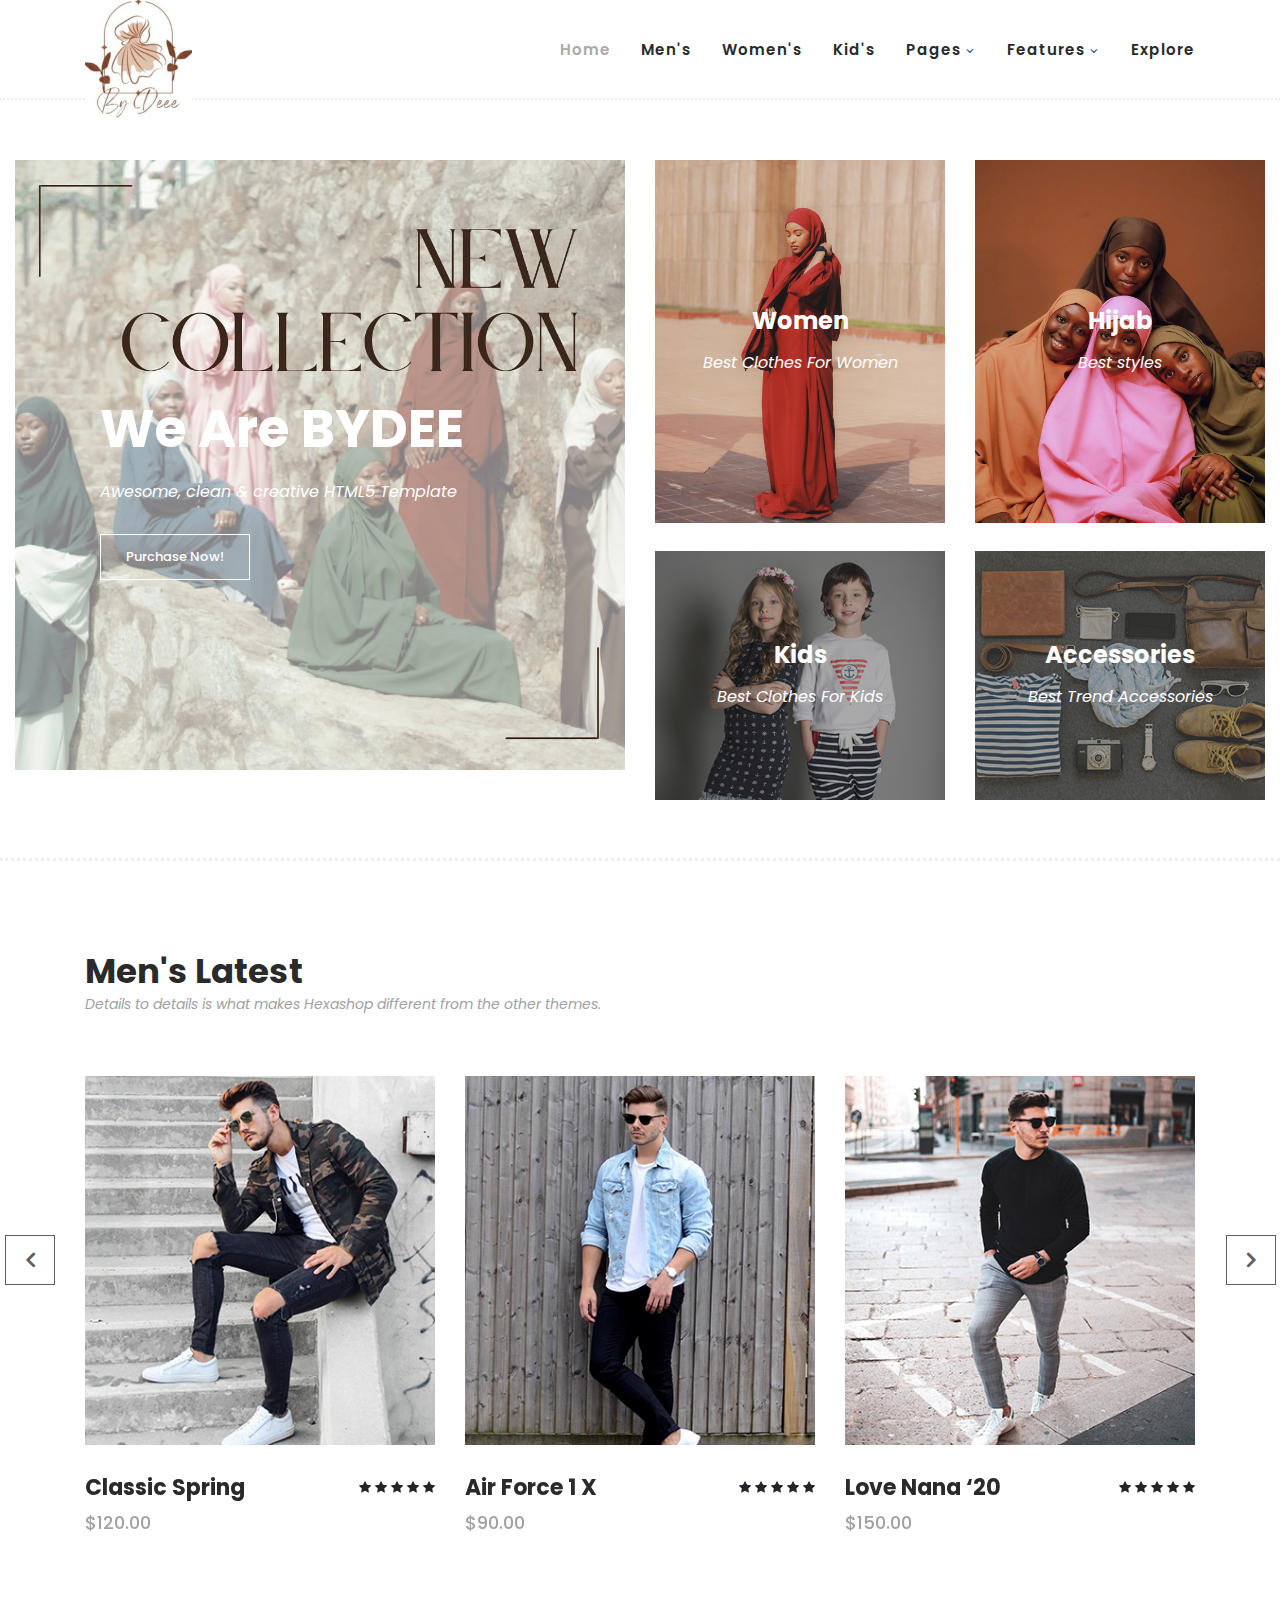
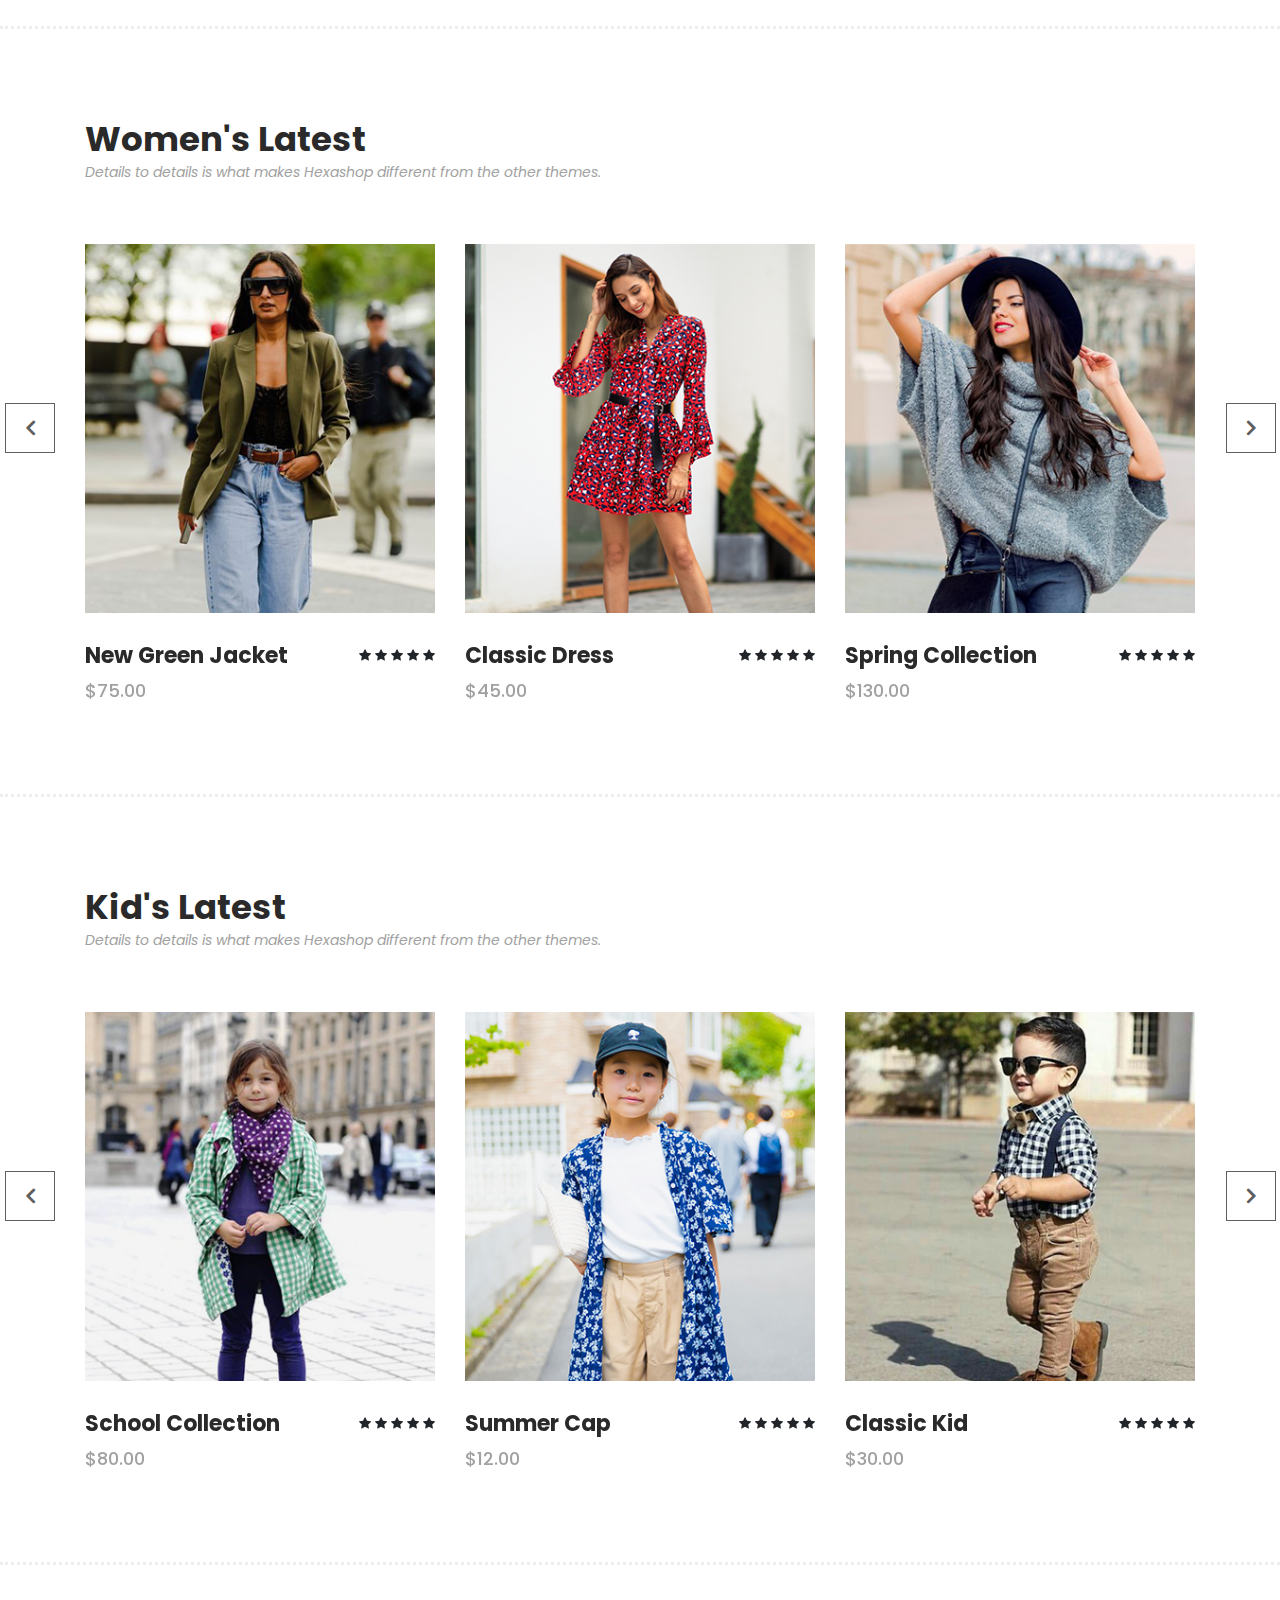
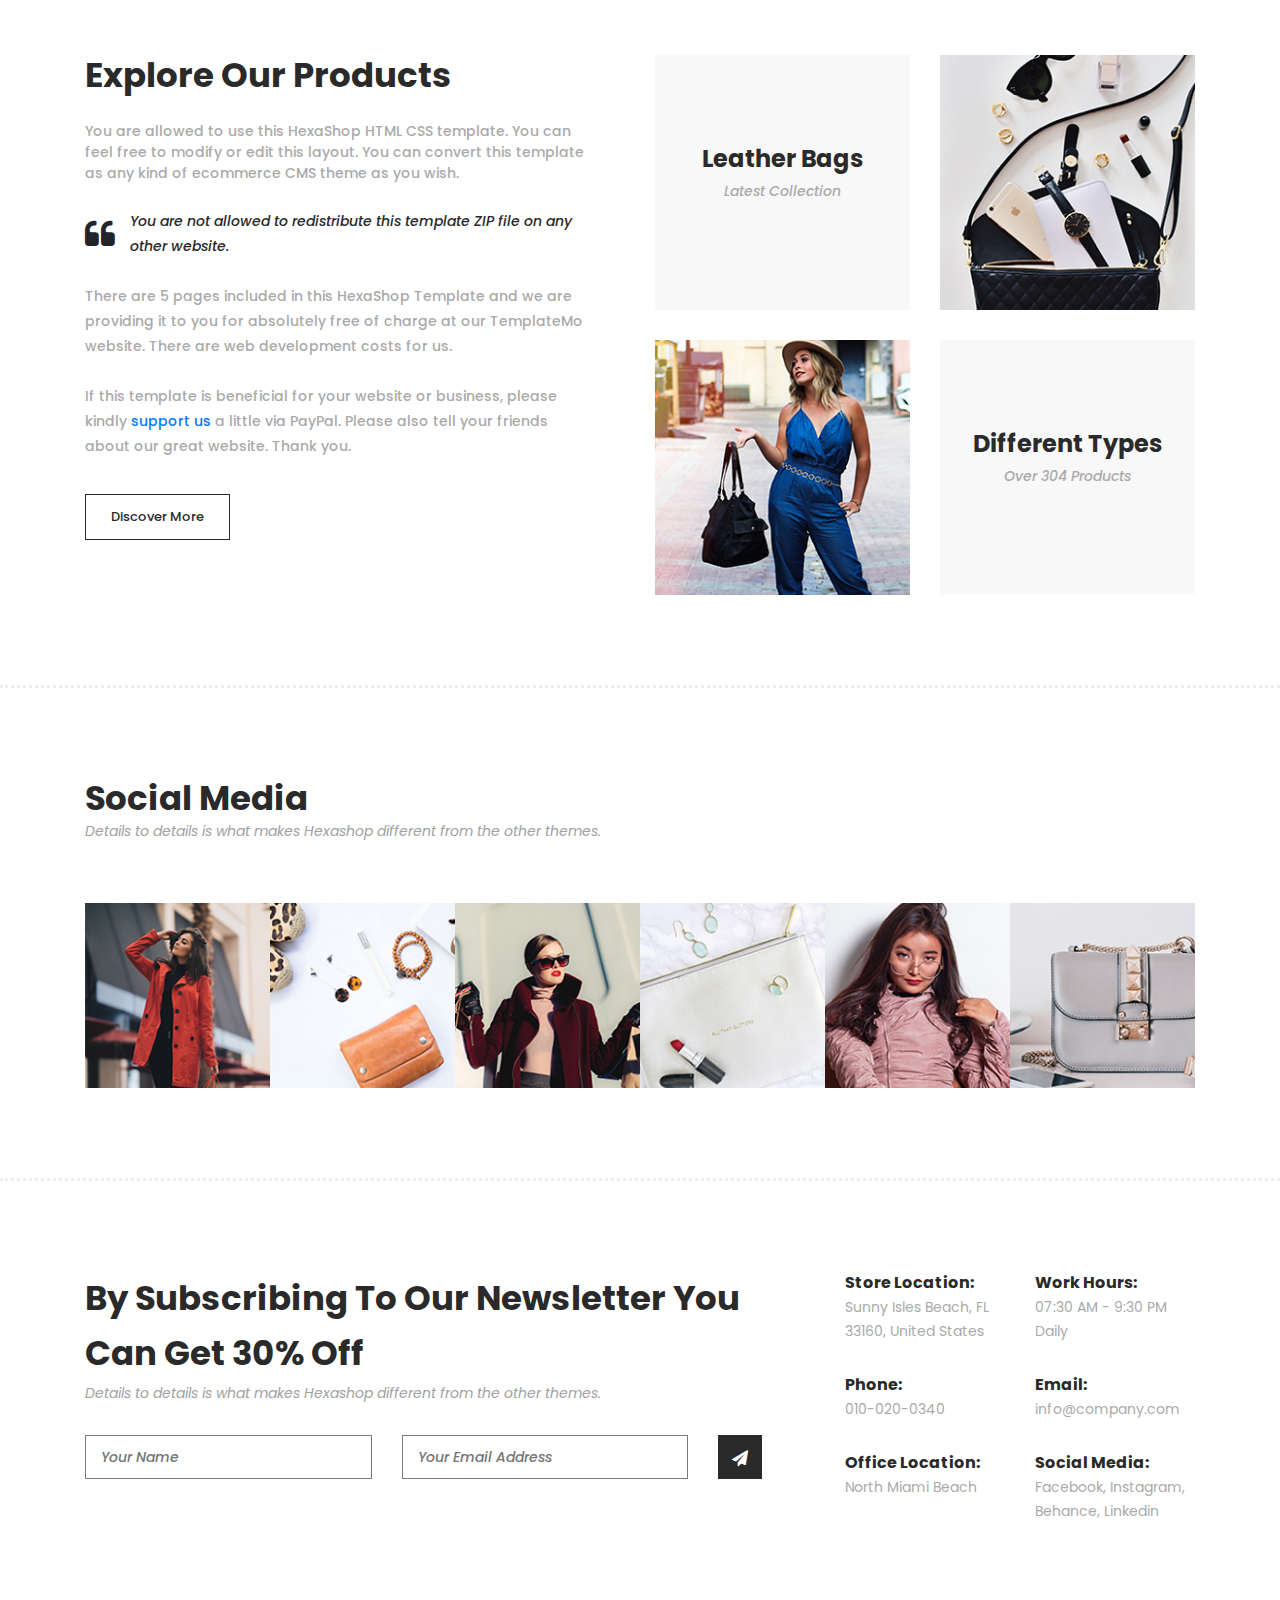
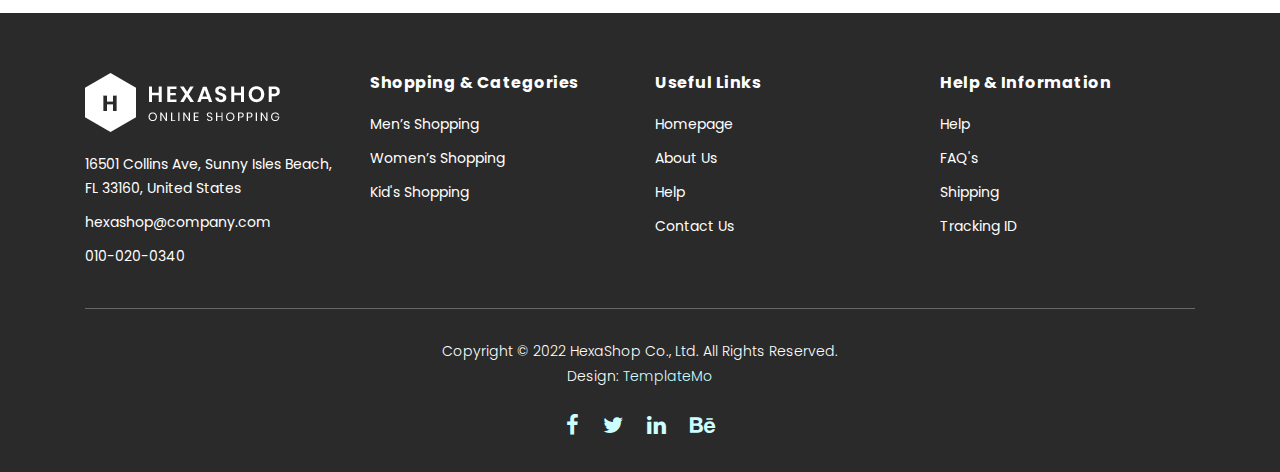
==== commit 0532f339: "1stupdate" ====
--- a/index.html
+++ b/index.html
@@ -1,15 +1,16 @@
 <!DOCTYPE html>
 <html lang="en">
 
-  <head>
+<head>
 
     <meta charset="utf-8">
     <meta name="viewport" content="width=device-width, initial-scale=1, shrink-to-fit=no">
     <meta name="description" content="">
     <meta name="author" content="">
-    <link href="https://fonts.googleapis.com/css?family=Poppins:100,200,300,400,500,600,700,800,900&display=swap" rel="stylesheet">
-
-    <title>Hexashop Ecommerce HTML CSS Template</title>
+    <link href="https://fonts.googleapis.com/css?family=Poppins:100,200,300,400,500,600,700,800,900&display=swap"
+        rel="stylesheet">
+
+    <title>ByDee</title>
 
 
     <!-- Additional CSS Files -->
@@ -22,17 +23,13 @@
     <link rel="stylesheet" href="assets/css/owl-carousel.css">
 
     <link rel="stylesheet" href="assets/css/lightbox.css">
-<!--
-
-TemplateMo 571 Hexashop
-
-https://templatemo.com/tm-571-hexashop
+    <!--
 
 -->
-    </head>
-    
-    <body>
-    
+</head>
+
+<body>
+
     <!-- ***** Preloader Start ***** -->
     <div id="preloader">
         <div class="jumper">
@@ -40,10 +37,10 @@
             <div></div>
             <div></div>
         </div>
-    </div>  
+    </div>
     <!-- ***** Preloader End ***** -->
-    
-    
+
+
     <!-- ***** Header Area Start ***** -->
     <header class="header-area header-sticky">
         <div class="container">
@@ -52,7 +49,9 @@
                     <nav class="main-nav">
                         <!-- ***** Logo Start ***** -->
                         <a href="index.html" class="logo">
-                            <img src="assets/images/logo.png">
+
+                            <img src="assets/images/logo1.jpg">
+
                         </a>
                         <!-- ***** Logo End ***** -->
                         <!-- ***** Menu Start ***** -->
@@ -76,11 +75,12 @@
                                     <li><a href="#">Features Page 1</a></li>
                                     <li><a href="#">Features Page 2</a></li>
                                     <li><a href="#">Features Page 3</a></li>
-                                    <li><a rel="nofollow" href="https://templatemo.com/page/4" target="_blank">Template Page 4</a></li>
+                                    <li><a rel="nofollow" href="https://templatemo.com/page/4" target="_blank">Template
+                                            Page 4</a></li>
                                 </ul>
                             </li>
                             <li class="scroll-to-section"><a href="#explore">Explore</a></li>
-                        </ul>        
+                        </ul>
                         <a class='menu-trigger'>
                             <span>Menu</span>
                         </a>
@@ -100,13 +100,13 @@
                     <div class="left-content">
                         <div class="thumb">
                             <div class="inner-content">
-                                <h4>We Are Hexashop</h4>
+                                <h4>We Are BYDEE</h4>
                                 <span>Awesome, clean &amp; creative HTML5 Template</span>
                                 <div class="main-border-button">
                                     <a href="#">Purchase Now!</a>
                                 </div>
                             </div>
-                            <img src="assets/images/left-banner-image.jpg" alt="">
+                            <img src="assets/images/homepage.jpg" alt="">
                         </div>
                     </div>
                 </div>
@@ -123,13 +123,14 @@
                                         <div class="hover-content">
                                             <div class="inner">
                                                 <h4>Women</h4>
-                                                <p>Lorem ipsum dolor sit amet, conservisii ctetur adipiscing elit incid.</p>
+                                                <p>Lorem ipsum dolor sit amet, conservisii ctetur adipiscing elit incid.
+                                                </p>
                                                 <div class="main-border-button">
                                                     <a href="#">Discover More</a>
                                                 </div>
                                             </div>
                                         </div>
-                                        <img src="assets/images/baner-right-image-01.jpg">
+                                        <img src="assets/images/home1.jpg">
                                     </div>
                                 </div>
                             </div>
@@ -137,19 +138,20 @@
                                 <div class="right-first-image">
                                     <div class="thumb">
                                         <div class="inner-content">
-                                            <h4>Men</h4>
-                                            <span>Best Clothes For Men</span>
+                                            <h4>Hijab</h4>
+                                            <span>Best styles</span>
                                         </div>
                                         <div class="hover-content">
                                             <div class="inner">
                                                 <h4>Men</h4>
-                                                <p>Lorem ipsum dolor sit amet, conservisii ctetur adipiscing elit incid.</p>
+                                                <p>Lorem ipsum dolor sit amet, conservisii ctetur adipiscing elit incid.
+                                                </p>
                                                 <div class="main-border-button">
                                                     <a href="#">Discover More</a>
                                                 </div>
                                             </div>
                                         </div>
-                                        <img src="assets/images/baner-right-image-02.jpg">
+                                        <img src="assets/images/home2.jpg">
                                     </div>
                                 </div>
                             </div>
@@ -163,7 +165,8 @@
                                         <div class="hover-content">
                                             <div class="inner">
                                                 <h4>Kids</h4>
-                                                <p>Lorem ipsum dolor sit amet, conservisii ctetur adipiscing elit incid.</p>
+                                                <p>Lorem ipsum dolor sit amet, conservisii ctetur adipiscing elit incid.
+                                                </p>
                                                 <div class="main-border-button">
                                                     <a href="#">Discover More</a>
                                                 </div>
@@ -183,7 +186,8 @@
                                         <div class="hover-content">
                                             <div class="inner">
                                                 <h4>Accessories</h4>
-                                                <p>Lorem ipsum dolor sit amet, conservisii ctetur adipiscing elit incid.</p>
+                                                <p>Lorem ipsum dolor sit amet, conservisii ctetur adipiscing elit incid.
+                                                </p>
                                                 <div class="main-border-button">
                                                     <a href="#">Discover More</a>
                                                 </div>
@@ -224,7 +228,8 @@
                                         <ul>
                                             <li><a href="single-product.html"><i class="fa fa-eye"></i></a></li>
                                             <li><a href="single-product.html"><i class="fa fa-star"></i></a></li>
-                                            <li><a href="single-product.html"><i class="fa fa-shopping-cart"></i></a></li>
+                                            <li><a href="single-product.html"><i class="fa fa-shopping-cart"></i></a>
+                                            </li>
                                         </ul>
                                     </div>
                                     <img src="assets/images/men-01.jpg" alt="">
@@ -247,7 +252,8 @@
                                         <ul>
                                             <li><a href="single-product.html"><i class="fa fa-eye"></i></a></li>
                                             <li><a href="single-product.html"><i class="fa fa-star"></i></a></li>
-                                            <li><a href="single-product.html"><i class="fa fa-shopping-cart"></i></a></li>
+                                            <li><a href="single-product.html"><i class="fa fa-shopping-cart"></i></a>
+                                            </li>
                                         </ul>
                                     </div>
                                     <img src="assets/images/men-02.jpg" alt="">
@@ -270,7 +276,8 @@
                                         <ul>
                                             <li><a href="single-product.html"><i class="fa fa-eye"></i></a></li>
                                             <li><a href="single-product.html"><i class="fa fa-star"></i></a></li>
-                                            <li><a href="single-product.html"><i class="fa fa-shopping-cart"></i></a></li>
+                                            <li><a href="single-product.html"><i class="fa fa-shopping-cart"></i></a>
+                                            </li>
                                         </ul>
                                     </div>
                                     <img src="assets/images/men-03.jpg" alt="">
@@ -293,7 +300,8 @@
                                         <ul>
                                             <li><a href="single-product.html"><i class="fa fa-eye"></i></a></li>
                                             <li><a href="single-product.html"><i class="fa fa-star"></i></a></li>
-                                            <li><a href="single-product.html"><i class="fa fa-shopping-cart"></i></a></li>
+                                            <li><a href="single-product.html"><i class="fa fa-shopping-cart"></i></a>
+                                            </li>
                                         </ul>
                                     </div>
                                     <img src="assets/images/men-01.jpg" alt="">
@@ -341,7 +349,8 @@
                                         <ul>
                                             <li><a href="single-product.html"><i class="fa fa-eye"></i></a></li>
                                             <li><a href="single-product.html"><i class="fa fa-star"></i></a></li>
-                                            <li><a href="single-product.html"><i class="fa fa-shopping-cart"></i></a></li>
+                                            <li><a href="single-product.html"><i class="fa fa-shopping-cart"></i></a>
+                                            </li>
                                         </ul>
                                     </div>
                                     <img src="assets/images/women-01.jpg" alt="">
@@ -364,7 +373,8 @@
                                         <ul>
                                             <li><a href="single-product.html"><i class="fa fa-eye"></i></a></li>
                                             <li><a href="single-product.html"><i class="fa fa-star"></i></a></li>
-                                            <li><a href="single-product.html"><i class="fa fa-shopping-cart"></i></a></li>
+                                            <li><a href="single-product.html"><i class="fa fa-shopping-cart"></i></a>
+                                            </li>
                                         </ul>
                                     </div>
                                     <img src="assets/images/women-02.jpg" alt="">
@@ -387,7 +397,8 @@
                                         <ul>
                                             <li><a href="single-product.html"><i class="fa fa-eye"></i></a></li>
                                             <li><a href="single-product.html"><i class="fa fa-star"></i></a></li>
-                                            <li><a href="single-product.html"><i class="fa fa-shopping-cart"></i></a></li>
+                                            <li><a href="single-product.html"><i class="fa fa-shopping-cart"></i></a>
+                                            </li>
                                         </ul>
                                     </div>
                                     <img src="assets/images/women-03.jpg" alt="">
@@ -410,7 +421,8 @@
                                         <ul>
                                             <li><a href="single-product.html"><i class="fa fa-eye"></i></a></li>
                                             <li><a href="single-product.html"><i class="fa fa-star"></i></a></li>
-                                            <li><a href="single-product.html"><i class="fa fa-shopping-cart"></i></a></li>
+                                            <li><a href="single-product.html"><i class="fa fa-shopping-cart"></i></a>
+                                            </li>
                                         </ul>
                                     </div>
                                     <img src="assets/images/women-01.jpg" alt="">
@@ -458,7 +470,8 @@
                                         <ul>
                                             <li><a href="single-product.html"><i class="fa fa-eye"></i></a></li>
                                             <li><a href="single-product.html"><i class="fa fa-star"></i></a></li>
-                                            <li><a href="single-product.html"><i class="fa fa-shopping-cart"></i></a></li>
+                                            <li><a href="single-product.html"><i class="fa fa-shopping-cart"></i></a>
+                                            </li>
                                         </ul>
                                     </div>
                                     <img src="assets/images/kid-01.jpg" alt="">
@@ -481,7 +494,8 @@
                                         <ul>
                                             <li><a href="single-product.html"><i class="fa fa-eye"></i></a></li>
                                             <li><a href="single-product.html"><i class="fa fa-star"></i></a></li>
-                                            <li><a href="single-product.html"><i class="fa fa-shopping-cart"></i></a></li>
+                                            <li><a href="single-product.html"><i class="fa fa-shopping-cart"></i></a>
+                                            </li>
                                         </ul>
                                     </div>
                                     <img src="assets/images/kid-02.jpg" alt="">
@@ -504,7 +518,8 @@
                                         <ul>
                                             <li><a href="single-product.html"><i class="fa fa-eye"></i></a></li>
                                             <li><a href="single-product.html"><i class="fa fa-star"></i></a></li>
-                                            <li><a href="single-product.html"><i class="fa fa-shopping-cart"></i></a></li>
+                                            <li><a href="single-product.html"><i class="fa fa-shopping-cart"></i></a>
+                                            </li>
                                         </ul>
                                     </div>
                                     <img src="assets/images/kid-03.jpg" alt="">
@@ -527,7 +542,8 @@
                                         <ul>
                                             <li><a href="single-product.html"><i class="fa fa-eye"></i></a></li>
                                             <li><a href="single-product.html"><i class="fa fa-star"></i></a></li>
-                                            <li><a href="single-product.html"><i class="fa fa-shopping-cart"></i></a></li>
+                                            <li><a href="single-product.html"><i class="fa fa-shopping-cart"></i></a>
+                                            </li>
                                         </ul>
                                     </div>
                                     <img src="assets/images/kid-01.jpg" alt="">
@@ -559,12 +575,19 @@
                 <div class="col-lg-6">
                     <div class="left-content">
                         <h2>Explore Our Products</h2>
-                        <span>You are allowed to use this HexaShop HTML CSS template. You can feel free to modify or edit this layout. You can convert this template as any kind of ecommerce CMS theme as you wish.</span>
+                        <span>You are allowed to use this HexaShop HTML CSS template. You can feel free to modify or
+                            edit this layout. You can convert this template as any kind of ecommerce CMS theme as you
+                            wish.</span>
                         <div class="quote">
-                            <i class="fa fa-quote-left"></i><p>You are not allowed to redistribute this template ZIP file on any other website.</p>
-                        </div>
-                        <p>There are 5 pages included in this HexaShop Template and we are providing it to you for absolutely free of charge at our TemplateMo website. There are web development costs for us.</p>
-                        <p>If this template is beneficial for your website or business, please kindly <a rel="nofollow" href="https://paypal.me/templatemo" target="_blank">support us</a> a little via PayPal. Please also tell your friends about our great website. Thank you.</p>
+                            <i class="fa fa-quote-left"></i>
+                            <p>You are not allowed to redistribute this template ZIP file on any other website.</p>
+                        </div>
+                        <p>There are 5 pages included in this HexaShop Template and we are providing it to you for
+                            absolutely free of charge at our TemplateMo website. There are web development costs for us.
+                        </p>
+                        <p>If this template is beneficial for your website or business, please kindly <a rel="nofollow"
+                                href="https://paypal.me/templatemo" target="_blank">support us</a> a little via PayPal.
+                            Please also tell your friends about our great website. Thank you.</p>
                         <div class="main-border-button">
                             <a href="products.html">Discover More</a>
                         </div>
@@ -699,21 +722,23 @@
                     </div>
                     <form id="subscribe" action="" method="get">
                         <div class="row">
-                          <div class="col-lg-5">
-                            <fieldset>
-                              <input name="name" type="text" id="name" placeholder="Your Name" required="">
-                            </fieldset>
-                          </div>
-                          <div class="col-lg-5">
-                            <fieldset>
-                              <input name="email" type="text" id="email" pattern="[^ @]*@[^ @]*" placeholder="Your Email Address" required="">
-                            </fieldset>
-                          </div>
-                          <div class="col-lg-2">
-                            <fieldset>
-                              <button type="submit" id="form-submit" class="main-dark-button"><i class="fa fa-paper-plane"></i></button>
-                            </fieldset>
-                          </div>
+                            <div class="col-lg-5">
+                                <fieldset>
+                                    <input name="name" type="text" id="name" placeholder="Your Name" required="">
+                                </fieldset>
+                            </div>
+                            <div class="col-lg-5">
+                                <fieldset>
+                                    <input name="email" type="text" id="email" pattern="[^ @]*@[^ @]*"
+                                        placeholder="Your Email Address" required="">
+                                </fieldset>
+                            </div>
+                            <div class="col-lg-2">
+                                <fieldset>
+                                    <button type="submit" id="form-submit" class="main-dark-button"><i
+                                            class="fa fa-paper-plane"></i></button>
+                                </fieldset>
+                            </div>
                         </div>
                     </form>
                 </div>
@@ -730,7 +755,8 @@
                             <ul>
                                 <li>Work Hours:<br><span>07:30 AM - 9:30 PM Daily</span></li>
                                 <li>Email:<br><span>info@company.com</span></li>
-                                <li>Social Media:<br><span><a href="#">Facebook</a>, <a href="#">Instagram</a>, <a href="#">Behance</a>, <a href="#">Linkedin</a></span></li>
+                                <li>Social Media:<br><span><a href="#">Facebook</a>, <a href="#">Instagram</a>, <a
+                                            href="#">Behance</a>, <a href="#">Linkedin</a></span></li>
                             </ul>
                         </div>
                     </div>
@@ -739,7 +765,7 @@
         </div>
     </div>
     <!-- ***** Subscribe Area Ends ***** -->
-    
+
     <!-- ***** Footer Start ***** -->
     <footer>
         <div class="container">
@@ -784,9 +810,11 @@
                 </div>
                 <div class="col-lg-12">
                     <div class="under-footer">
-                        <p>Copyright © 2022 HexaShop Co., Ltd. All Rights Reserved. 
-                        
-                        <br>Design: <a href="https://templatemo.com" target="_parent" title="free css templates">TemplateMo</a></p>
+                        <p>Copyright © 2022 HexaShop Co., Ltd. All Rights Reserved.
+
+                            <br>Design: <a href="https://templatemo.com" target="_parent"
+                                title="free css templates">TemplateMo</a>
+                        </p>
                         <ul>
                             <li><a href="#"><i class="fa fa-facebook"></i></a></li>
                             <li><a href="#"><i class="fa fa-twitter"></i></a></li>
@@ -798,7 +826,7 @@
             </div>
         </div>
     </footer>
-    
+
 
     <!-- jQuery -->
     <script src="assets/js/jquery-2.1.0.min.js"></script>
@@ -814,31 +842,32 @@
     <script src="assets/js/scrollreveal.min.js"></script>
     <script src="assets/js/waypoints.min.js"></script>
     <script src="assets/js/jquery.counterup.min.js"></script>
-    <script src="assets/js/imgfix.min.js"></script> 
-    <script src="assets/js/slick.js"></script> 
-    <script src="assets/js/lightbox.js"></script> 
-    <script src="assets/js/isotope.js"></script> 
-    
+    <script src="assets/js/imgfix.min.js"></script>
+    <script src="assets/js/slick.js"></script>
+    <script src="assets/js/lightbox.js"></script>
+    <script src="assets/js/isotope.js"></script>
+
     <!-- Global Init -->
     <script src="assets/js/custom.js"></script>
 
     <script>
 
-        $(function() {
+        $(function () {
             var selectedClass = "";
-            $("p").click(function(){
-            selectedClass = $(this).attr("data-rel");
-            $("#portfolio").fadeTo(50, 0.1);
-                $("#portfolio div").not("."+selectedClass).fadeOut();
-            setTimeout(function() {
-              $("."+selectedClass).fadeIn();
-              $("#portfolio").fadeTo(50, 1);
-            }, 500);
-                
+            $("p").click(function () {
+                selectedClass = $(this).attr("data-rel");
+                $("#portfolio").fadeTo(50, 0.1);
+                $("#portfolio div").not("." + selectedClass).fadeOut();
+                setTimeout(function () {
+                    $("." + selectedClass).fadeIn();
+                    $("#portfolio").fadeTo(50, 1);
+                }, 500);
+
             });
         });
 
     </script>
 
-  </body>
+</body>
+
 </html>--- a/assets/css/templatemo-hexashop.css
+++ b/assets/css/templatemo-hexashop.css
@@ -232,7 +232,7 @@
 }
 
 .header-area {
-  border-bottom: 3px dotted #eee;
+  border-bottom: 2px dotted #eee;
   box-shadow: none;
   background-color: #fff;
   position: absolute;
@@ -251,6 +251,7 @@
   min-height: 80px;
   background: transparent;
 }
+
 
 .header-area .main-nav .logo {
   line-height: 100px;
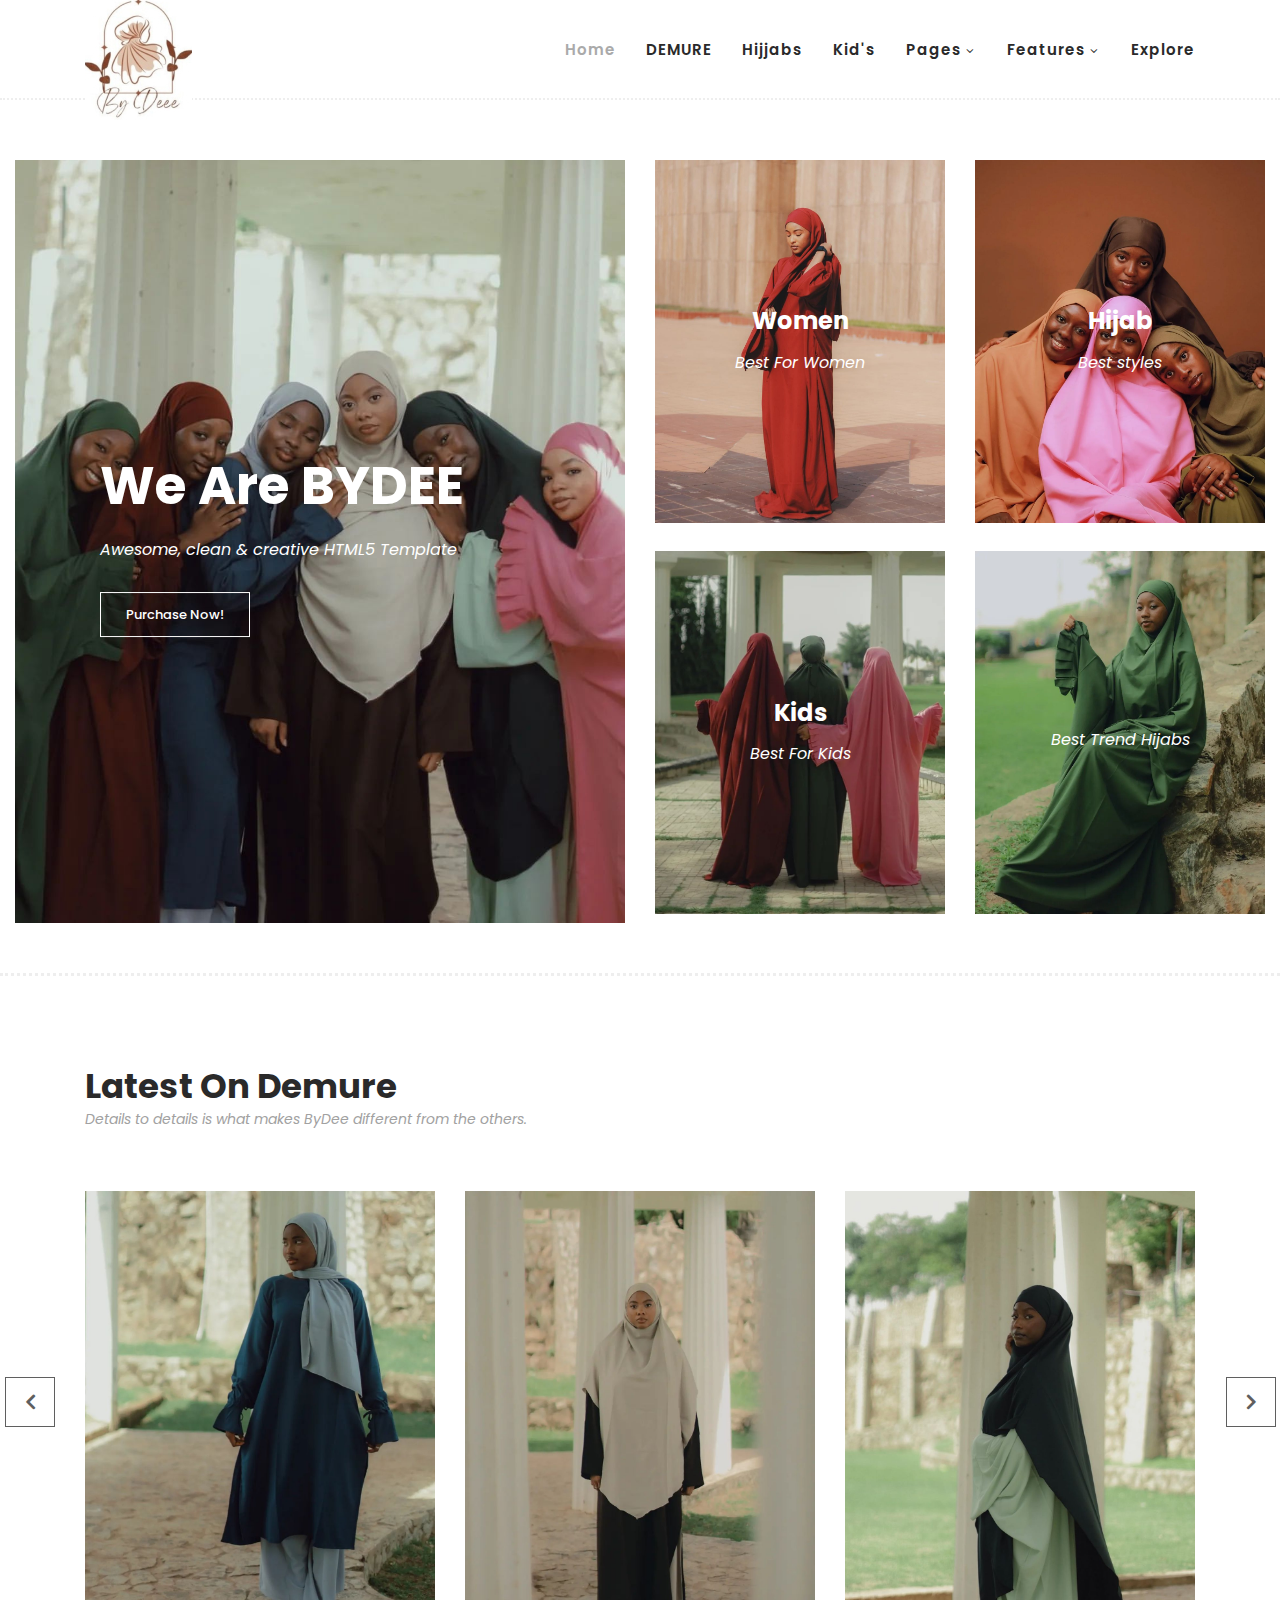
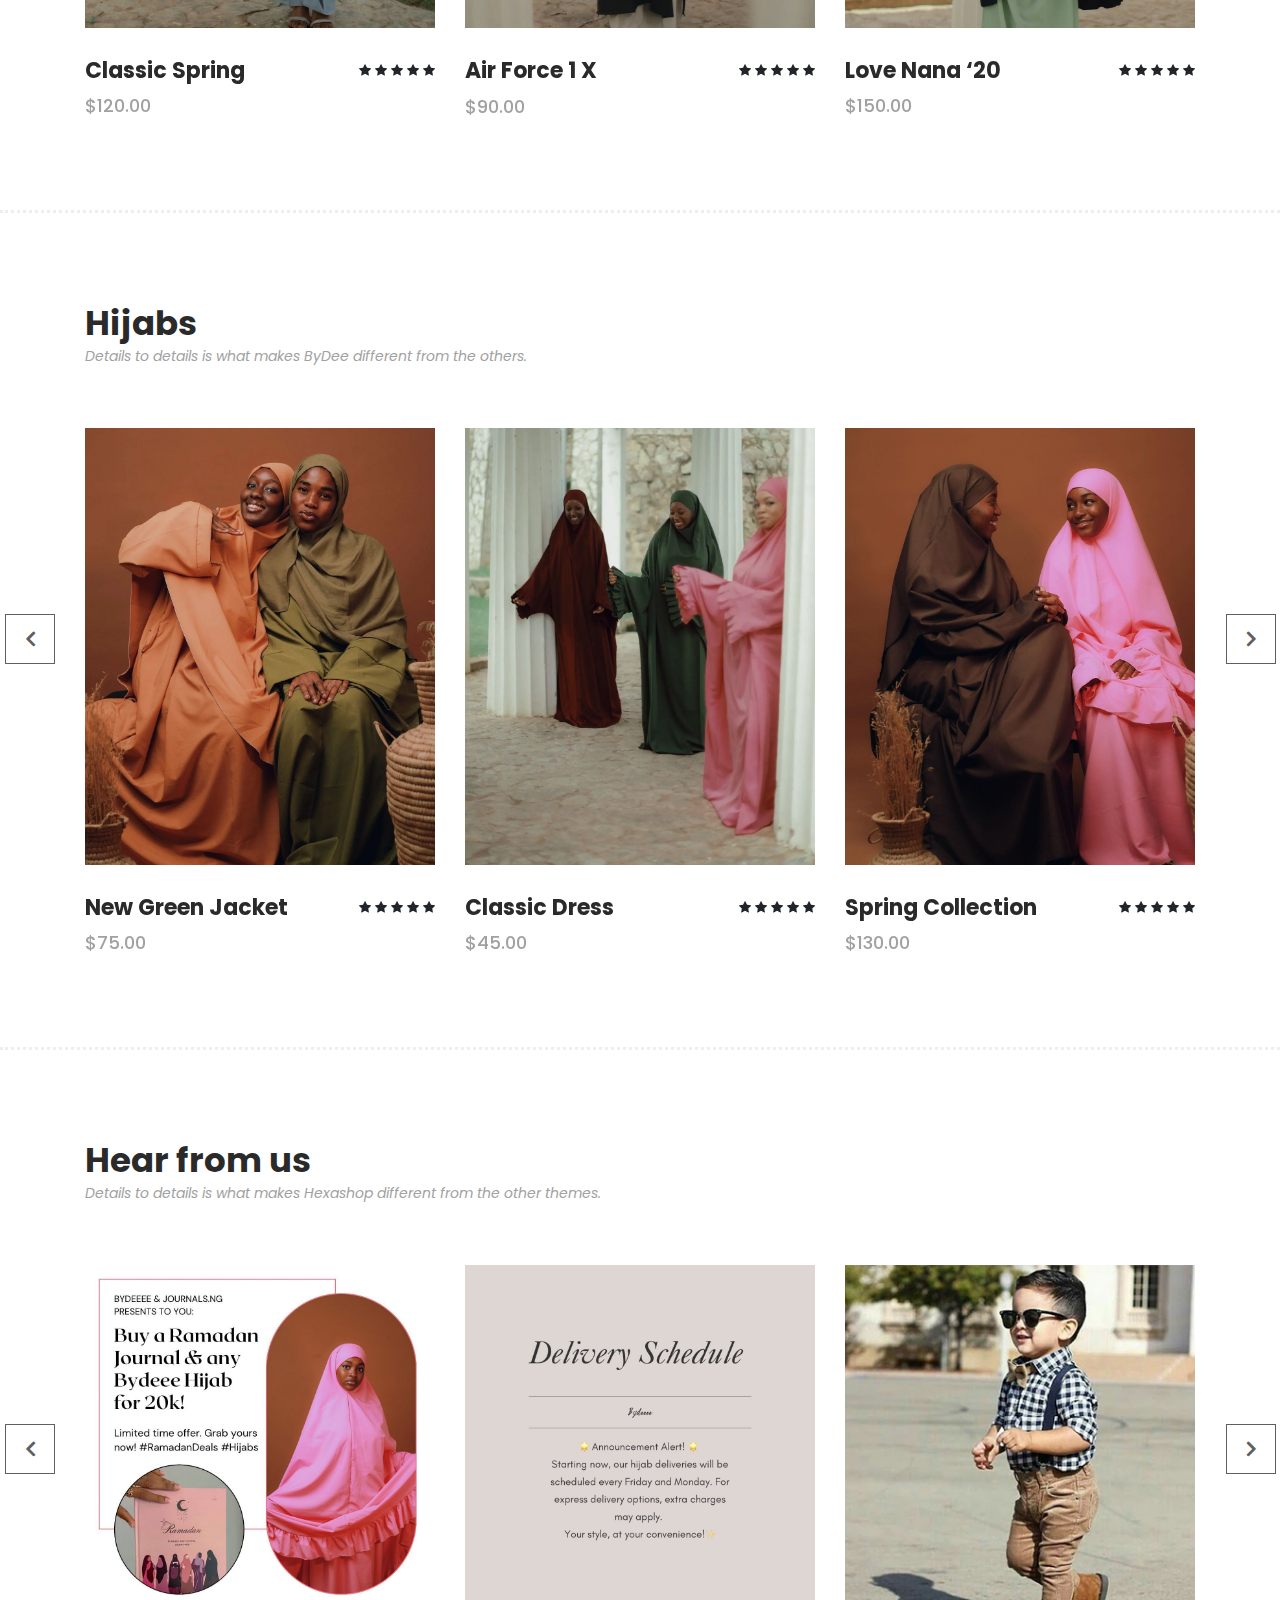
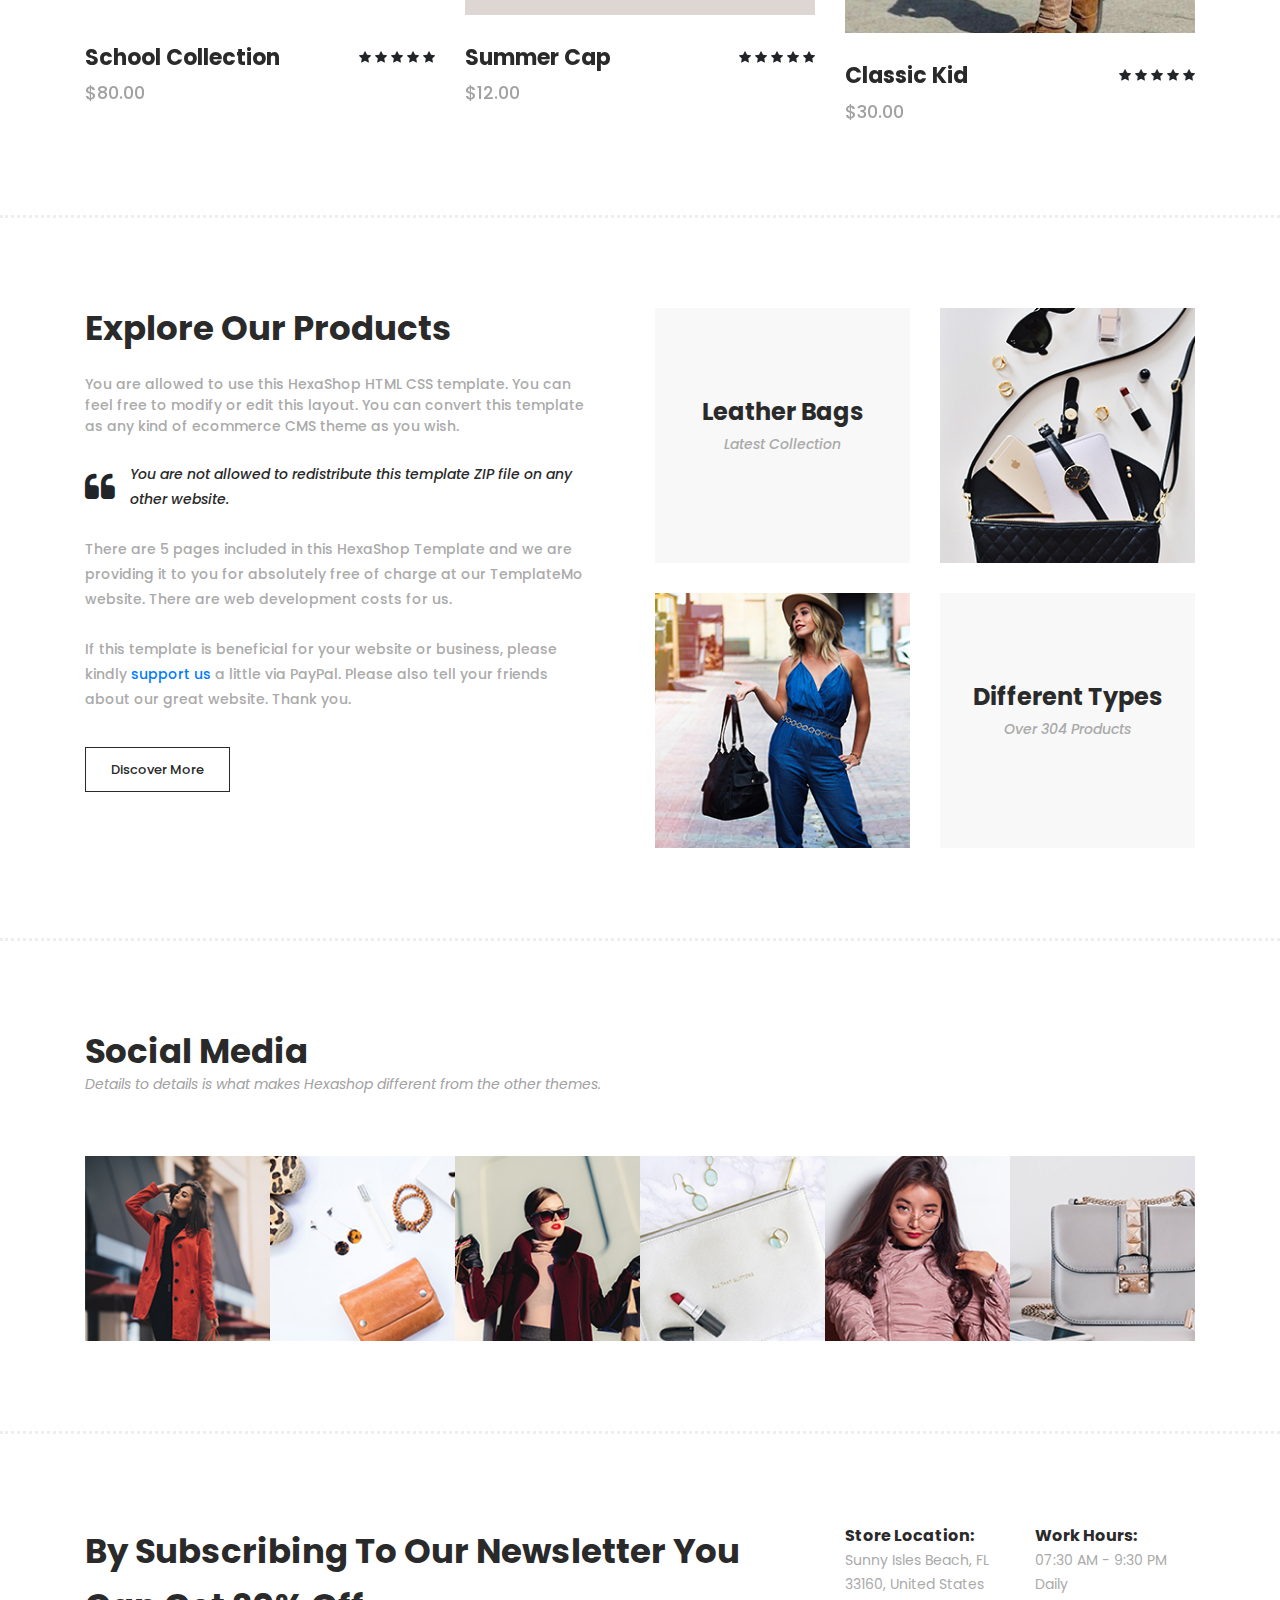
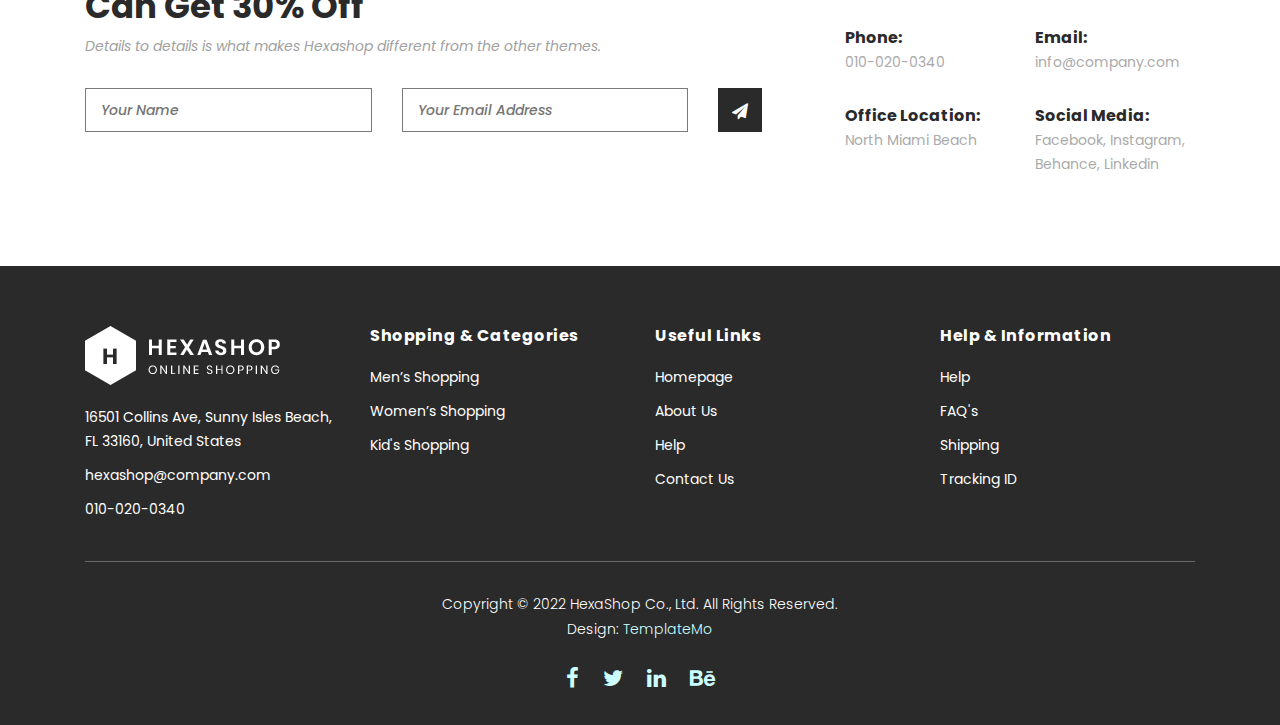
==== commit 93a5a63d: "2nd" ====
--- a/index.html
+++ b/index.html
@@ -57,8 +57,8 @@
                         <!-- ***** Menu Start ***** -->
                         <ul class="nav">
                             <li class="scroll-to-section"><a href="#top" class="active">Home</a></li>
-                            <li class="scroll-to-section"><a href="#men">Men's</a></li>
-                            <li class="scroll-to-section"><a href="#women">Women's</a></li>
+                            <li class="scroll-to-section"><a href="#men">DEMURE</a></li>
+                            <li class="scroll-to-section"><a href="#women">Hijjabs</a></li>
                             <li class="scroll-to-section"><a href="#kids">Kid's</a></li>
                             <li class="submenu">
                                 <a href="javascript:;">Pages</a>
@@ -106,7 +106,7 @@
                                     <a href="#">Purchase Now!</a>
                                 </div>
                             </div>
-                            <img src="assets/images/homepage.jpg" alt="">
+                            <img src="assets/images/homepage2.jpg" alt="">
                         </div>
                     </div>
                 </div>
@@ -118,7 +118,7 @@
                                     <div class="thumb">
                                         <div class="inner-content">
                                             <h4>Women</h4>
-                                            <span>Best Clothes For Women</span>
+                                            <span>Best For Women</span>
                                         </div>
                                         <div class="hover-content">
                                             <div class="inner">
@@ -160,7 +160,7 @@
                                     <div class="thumb">
                                         <div class="inner-content">
                                             <h4>Kids</h4>
-                                            <span>Best Clothes For Kids</span>
+                                            <span>Best For Kids</span>
                                         </div>
                                         <div class="hover-content">
                                             <div class="inner">
@@ -172,7 +172,7 @@
                                                 </div>
                                             </div>
                                         </div>
-                                        <img src="assets/images/baner-right-image-03.jpg">
+                                        <img src="assets/images/home6.jpg">
                                     </div>
                                 </div>
                             </div>
@@ -180,8 +180,8 @@
                                 <div class="right-first-image">
                                     <div class="thumb">
                                         <div class="inner-content">
-                                            <h4>Accessories</h4>
-                                            <span>Best Trend Accessories</span>
+                                            <h4></h4>
+                                            <span>Best Trend Hijabs</span>
                                         </div>
                                         <div class="hover-content">
                                             <div class="inner">
@@ -193,7 +193,7 @@
                                                 </div>
                                             </div>
                                         </div>
-                                        <img src="assets/images/baner-right-image-04.jpg">
+                                        <img src="assets/images/home5.jpg">
                                     </div>
                                 </div>
                             </div>
@@ -211,8 +211,8 @@
             <div class="row">
                 <div class="col-lg-6">
                     <div class="section-heading">
-                        <h2>Men's Latest</h2>
-                        <span>Details to details is what makes Hexashop different from the other themes.</span>
+                        <h2>Latest On Demure</h2>
+                        <span>Details to details is what makes ByDee different from the others.</span>
                     </div>
                 </div>
             </div>
@@ -232,7 +232,7 @@
                                             </li>
                                         </ul>
                                     </div>
-                                    <img src="assets/images/men-01.jpg" alt="">
+                                    <img src="assets/images/slide5.jpg" alt="">
                                 </div>
                                 <div class="down-content">
                                     <h4>Classic Spring</h4>
@@ -256,7 +256,7 @@
                                             </li>
                                         </ul>
                                     </div>
-                                    <img src="assets/images/men-02.jpg" alt="">
+                                    <img src="assets/images/slide6.jpg" alt="">
                                 </div>
                                 <div class="down-content">
                                     <h4>Air Force 1 X</h4>
@@ -280,7 +280,7 @@
                                             </li>
                                         </ul>
                                     </div>
-                                    <img src="assets/images/men-03.jpg" alt="">
+                                    <img src="assets/images/slide7.jpg" alt="">
                                 </div>
                                 <div class="down-content">
                                     <h4>Love Nana ‘20</h4>
@@ -304,7 +304,7 @@
                                             </li>
                                         </ul>
                                     </div>
-                                    <img src="assets/images/men-01.jpg" alt="">
+                                    <img src="assets/images/slide1.jpg" alt="">
                                 </div>
                                 <div class="down-content">
                                     <h4>Classic Spring</h4>
@@ -332,8 +332,9 @@
             <div class="row">
                 <div class="col-lg-6">
                     <div class="section-heading">
-                        <h2>Women's Latest</h2>
-                        <span>Details to details is what makes Hexashop different from the other themes.</span>
+                        <h2>Hijabs</h2>
+                        <span>Details to details is what makes ByDee
+                            different from the others.</span>
                     </div>
                 </div>
             </div>
@@ -353,7 +354,7 @@
                                             </li>
                                         </ul>
                                     </div>
-                                    <img src="assets/images/women-01.jpg" alt="">
+                                    <img src="assets/images/slide1.jpg" alt="">
                                 </div>
                                 <div class="down-content">
                                     <h4>New Green Jacket</h4>
@@ -377,7 +378,7 @@
                                             </li>
                                         </ul>
                                     </div>
-                                    <img src="assets/images/women-02.jpg" alt="">
+                                    <img src="assets/images/slide4.jpg" alt="">
                                 </div>
                                 <div class="down-content">
                                     <h4>Classic Dress</h4>
@@ -401,7 +402,7 @@
                                             </li>
                                         </ul>
                                     </div>
-                                    <img src="assets/images/women-03.jpg" alt="">
+                                    <img src="assets/images/slide2.jpg" alt="">
                                 </div>
                                 <div class="down-content">
                                     <h4>Spring Collection</h4>
@@ -425,7 +426,7 @@
                                             </li>
                                         </ul>
                                     </div>
-                                    <img src="assets/images/women-01.jpg" alt="">
+                                    <img src="assets/images/slide3.jpg" alt="">
                                 </div>
                                 <div class="down-content">
                                     <h4>Classic Spring</h4>
@@ -439,6 +440,78 @@
                                     </ul>
                                 </div>
                             </div>
+                            <div class="item">
+                                <div class="thumb">
+                                    <div class="hover-content">
+                                        <ul>
+                                            <li><a href="single-product.html"><i class="fa fa-eye"></i></a></li>
+                                            <li><a href="single-product.html"><i class="fa fa-star"></i></a></li>
+                                            <li><a href="single-product.html"><i class="fa fa-shopping-cart"></i></a>
+                                            </li>
+                                        </ul>
+                                    </div>
+                                    <img src="assets/images/slide3.jpg" alt="">
+                                </div>
+                                <div class="down-content">
+                                    <h4>Classic Spring</h4>
+                                    <span>$120.00</span>
+                                    <ul class="stars">
+                                        <li><i class="fa fa-star"></i></li>
+                                        <li><i class="fa fa-star"></i></li>
+                                        <li><i class="fa fa-star"></i></li>
+                                        <li><i class="fa fa-star"></i></li>
+                                        <li><i class="fa fa-star"></i></li>
+                                    </ul>
+                                </div>
+                            </div>
+                            <div class="item">
+                                <div class="thumb">
+                                    <div class="hover-content">
+                                        <ul>
+                                            <li><a href="single-product.html"><i class="fa fa-eye"></i></a></li>
+                                            <li><a href="single-product.html"><i class="fa fa-star"></i></a></li>
+                                            <li><a href="single-product.html"><i class="fa fa-shopping-cart"></i></a>
+                                            </li>
+                                        </ul>
+                                    </div>
+                                    <img src="assets/images/slide3.jpg" alt="">
+                                </div>
+                                <div class="down-content">
+                                    <h4>Classic Spring</h4>
+                                    <span>$120.00</span>
+                                    <ul class="stars">
+                                        <li><i class="fa fa-star"></i></li>
+                                        <li><i class="fa fa-star"></i></li>
+                                        <li><i class="fa fa-star"></i></li>
+                                        <li><i class="fa fa-star"></i></li>
+                                        <li><i class="fa fa-star"></i></li>
+                                    </ul>
+                                </div>
+                            </div>
+                            <div class="item">
+                                <div class="thumb">
+                                    <div class="hover-content">
+                                        <ul>
+                                            <li><a href="single-product.html"><i class="fa fa-eye"></i></a></li>
+                                            <li><a href="single-product.html"><i class="fa fa-star"></i></a></li>
+                                            <li><a href="single-product.html"><i class="fa fa-shopping-cart"></i></a>
+                                            </li>
+                                        </ul>
+                                    </div>
+                                    <img src="assets/images/slide3.jpg" alt="">
+                                </div>
+                                <div class="down-content">
+                                    <h4>Classic Spring</h4>
+                                    <span>$120.00</span>
+                                    <ul class="stars">
+                                        <li><i class="fa fa-star"></i></li>
+                                        <li><i class="fa fa-star"></i></li>
+                                        <li><i class="fa fa-star"></i></li>
+                                        <li><i class="fa fa-star"></i></li>
+                                        <li><i class="fa fa-star"></i></li>
+                                    </ul>
+                                </div>
+                            </div>
                         </div>
                     </div>
                 </div>
@@ -453,7 +526,7 @@
             <div class="row">
                 <div class="col-lg-6">
                     <div class="section-heading">
-                        <h2>Kid's Latest</h2>
+                        <h2>Hear from us</h2>
                         <span>Details to details is what makes Hexashop different from the other themes.</span>
                     </div>
                 </div>
@@ -474,7 +547,7 @@
                                             </li>
                                         </ul>
                                     </div>
-                                    <img src="assets/images/kid-01.jpg" alt="">
+                                    <img src="assets/images/news2.jpg" alt="">
                                 </div>
                                 <div class="down-content">
                                     <h4>School Collection</h4>
@@ -498,7 +571,7 @@
                                             </li>
                                         </ul>
                                     </div>
-                                    <img src="assets/images/kid-02.jpg" alt="">
+                                    <img src="assets/images/news1.jpg" alt="">
                                 </div>
                                 <div class="down-content">
                                     <h4>Summer Cap</h4>
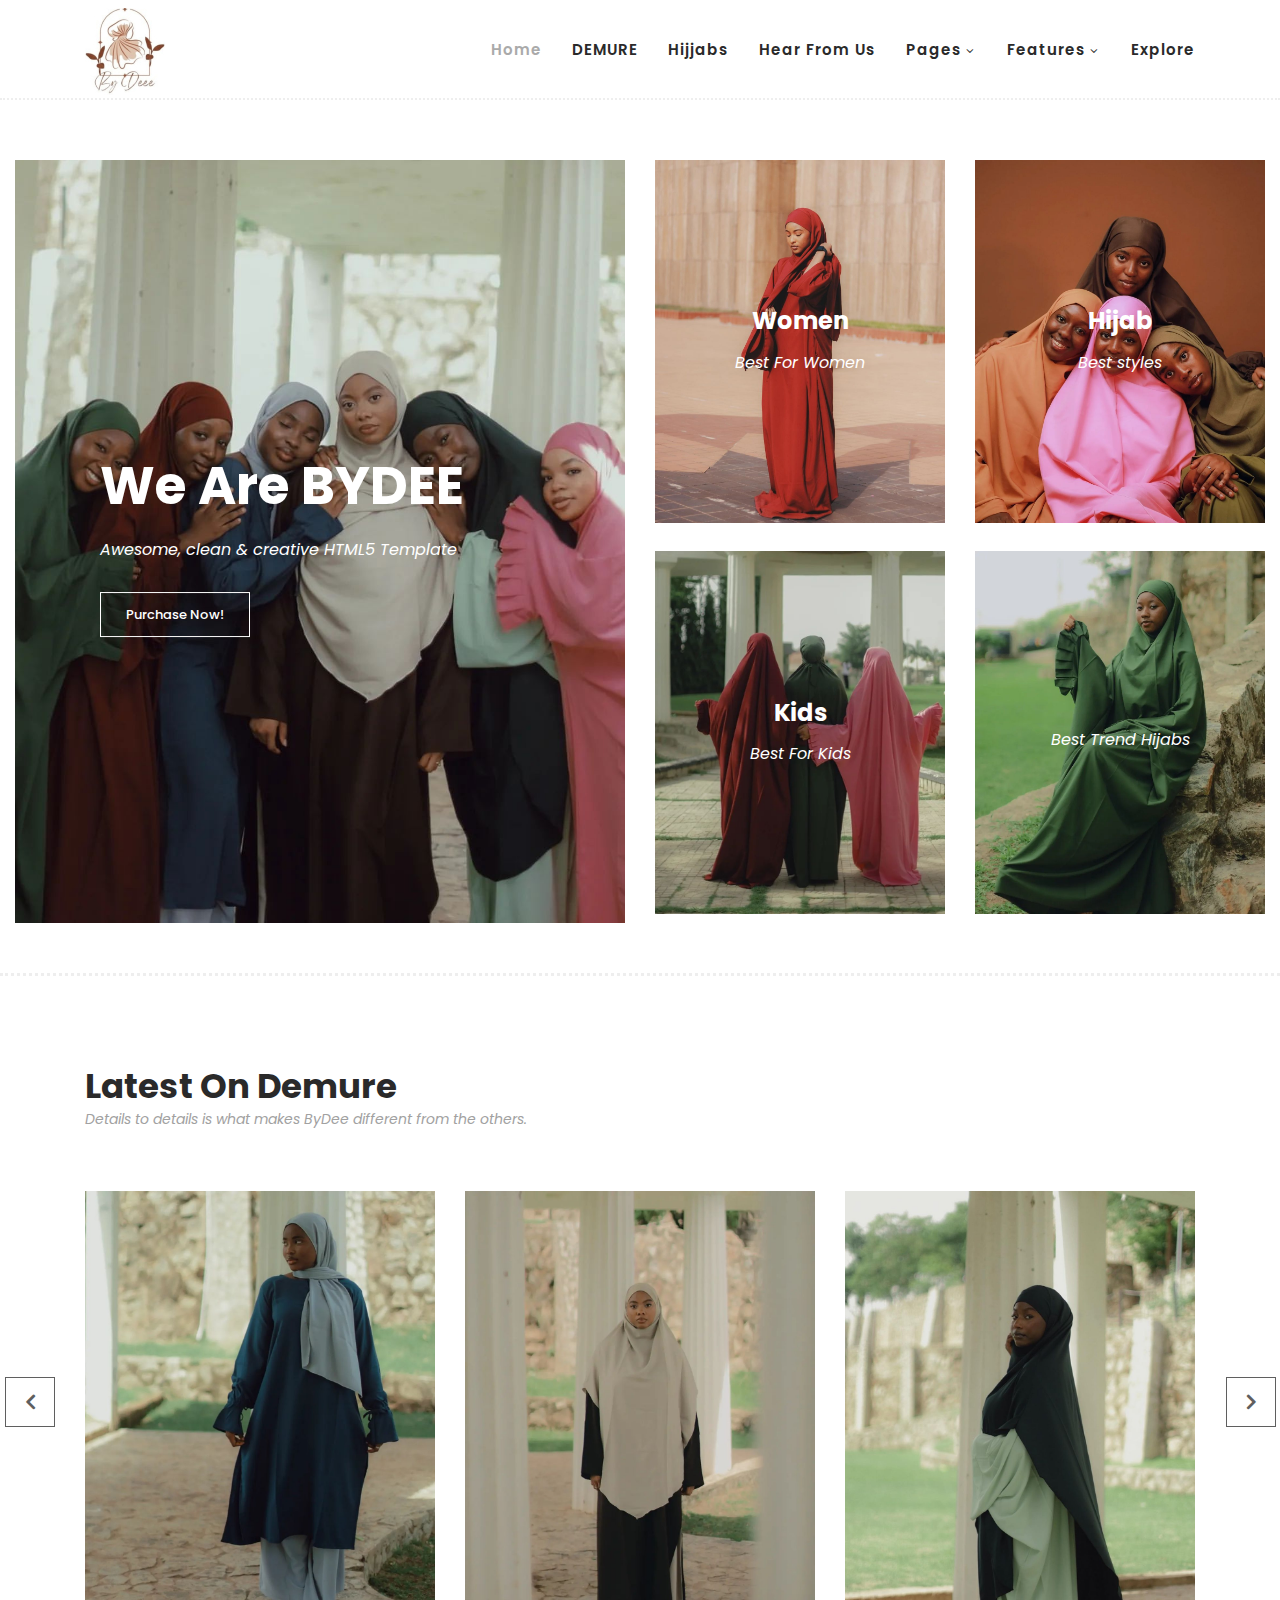
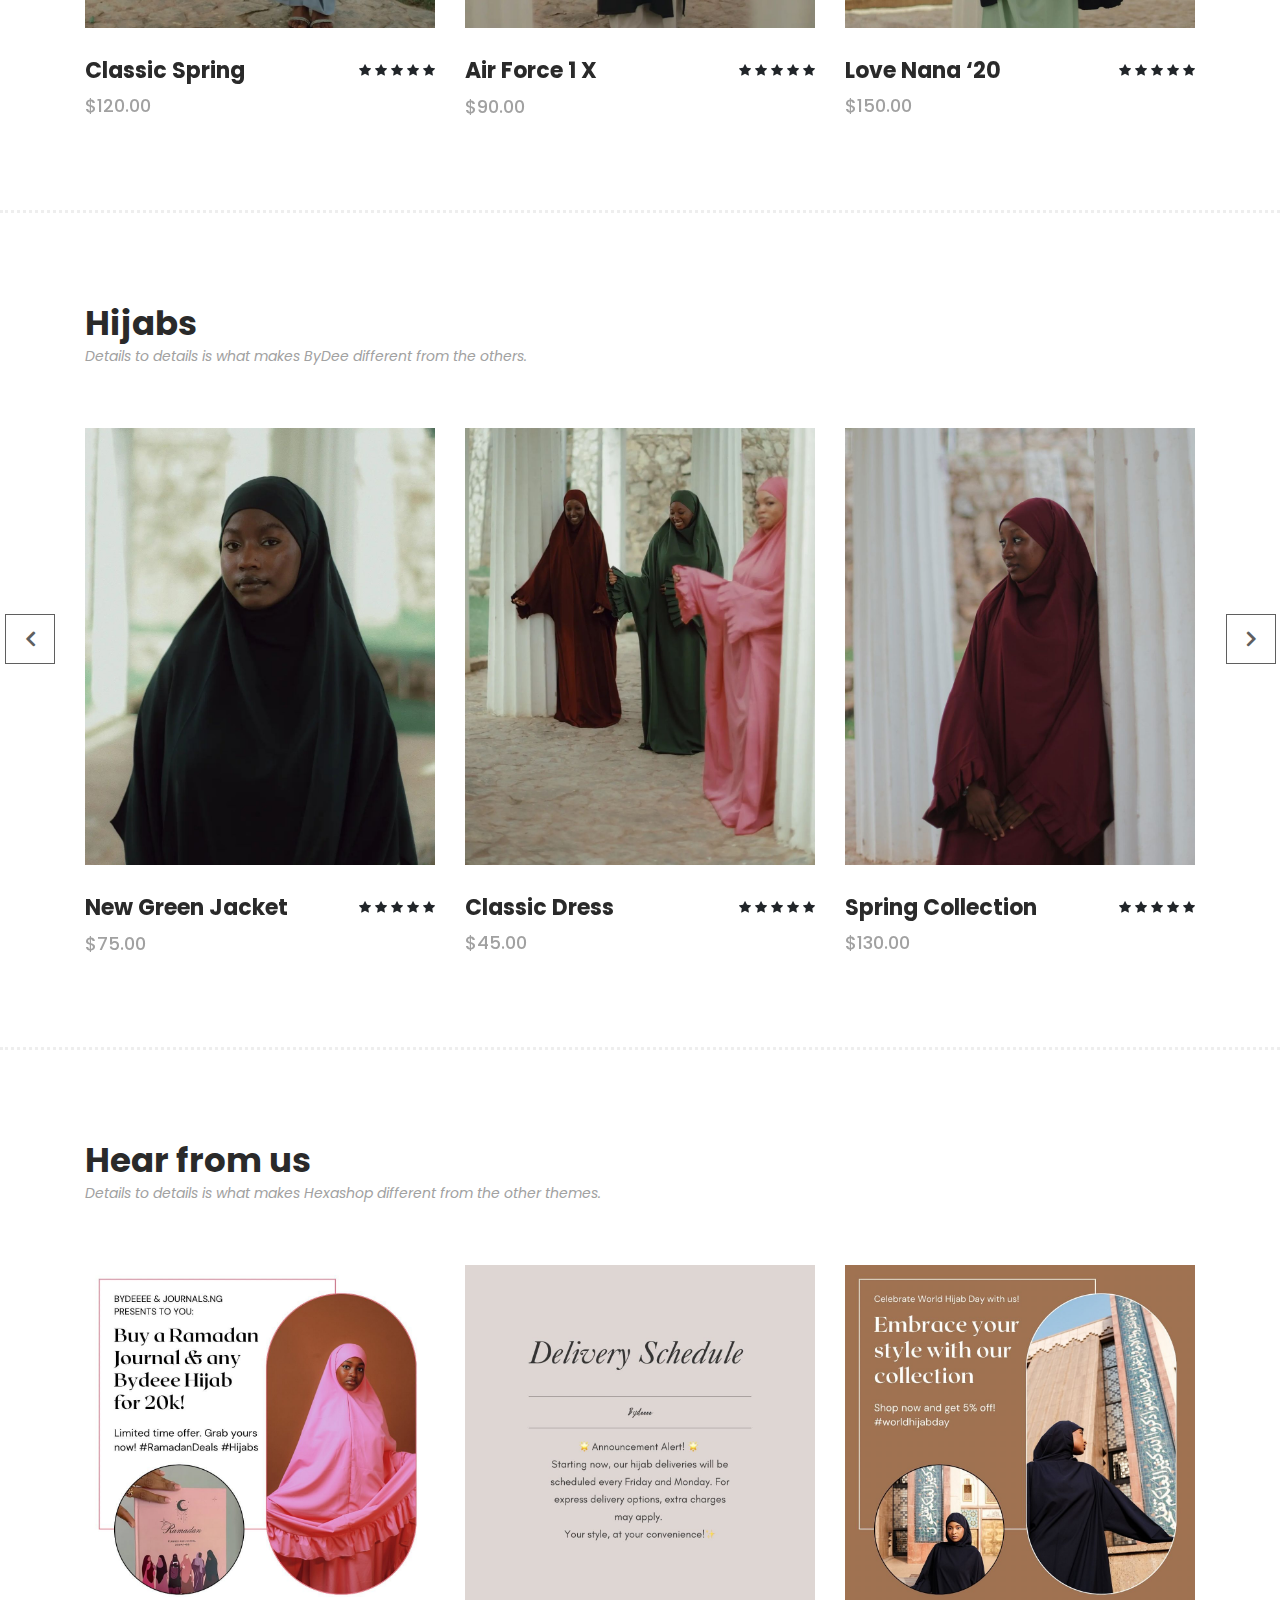
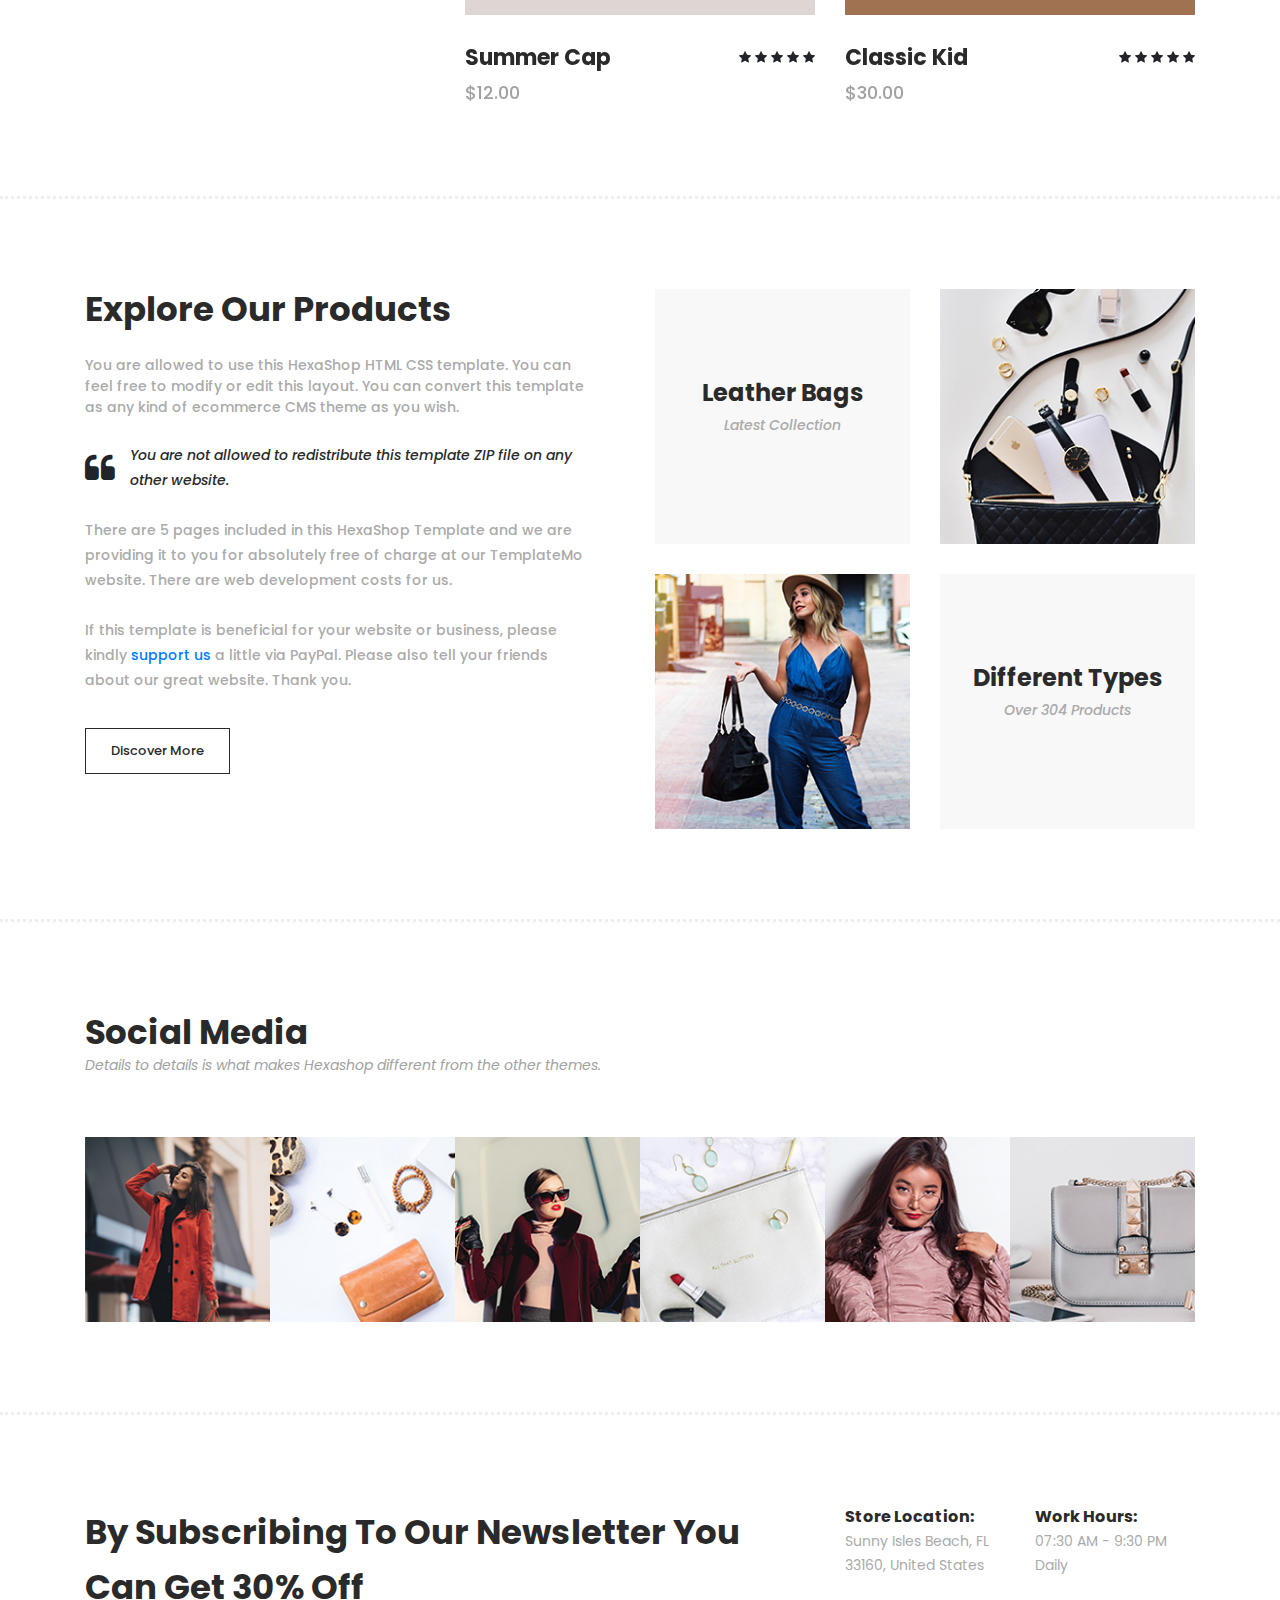
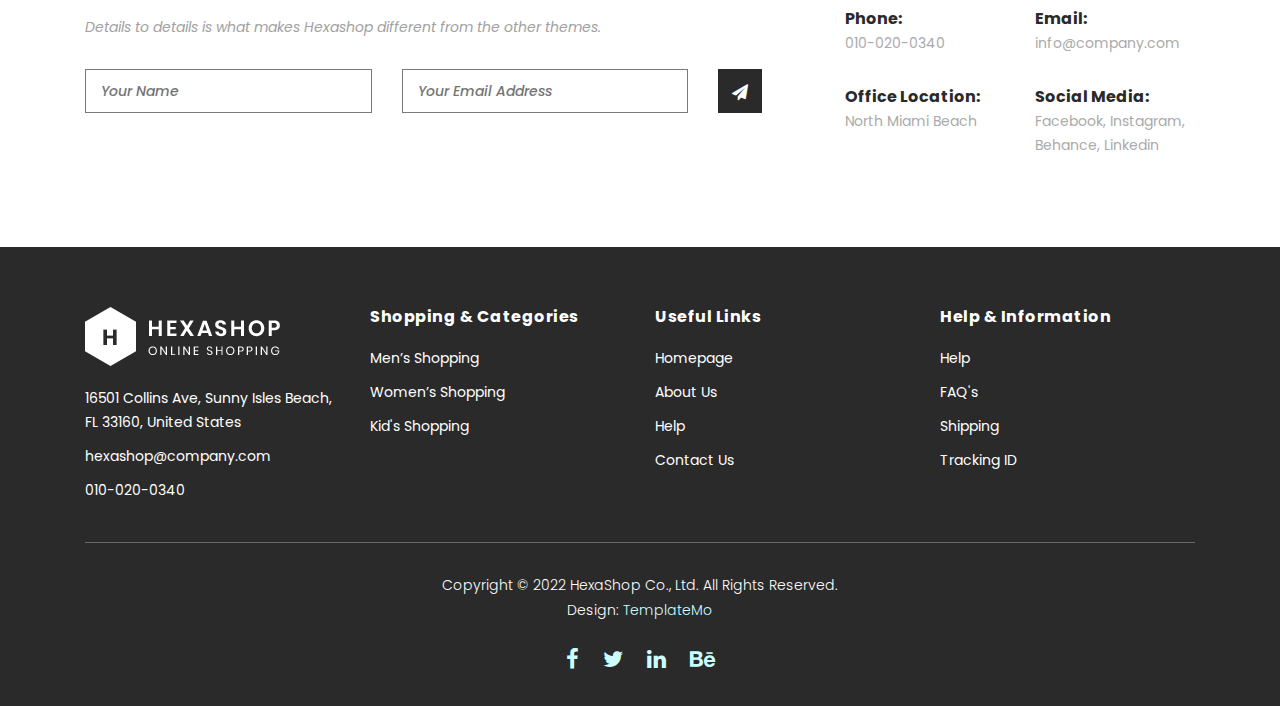
==== commit 741bb456: "3rd" ====
--- a/index.html
+++ b/index.html
@@ -59,7 +59,7 @@
                             <li class="scroll-to-section"><a href="#top" class="active">Home</a></li>
                             <li class="scroll-to-section"><a href="#men">DEMURE</a></li>
                             <li class="scroll-to-section"><a href="#women">Hijjabs</a></li>
-                            <li class="scroll-to-section"><a href="#kids">Kid's</a></li>
+                            <li class="scroll-to-section"><a href="#kids">Hear From Us</a></li>
                             <li class="submenu">
                                 <a href="javascript:;">Pages</a>
                                 <ul>
@@ -354,7 +354,7 @@
                                             </li>
                                         </ul>
                                     </div>
-                                    <img src="assets/images/slide1.jpg" alt="">
+                                    <img src="assets/images/slide3.jpg" alt="">
                                 </div>
                                 <div class="down-content">
                                     <h4>New Green Jacket</h4>
@@ -426,7 +426,7 @@
                                             </li>
                                         </ul>
                                     </div>
-                                    <img src="assets/images/slide3.jpg" alt="">
+                                    <img src="assets/images/slide1.jpg" alt="">
                                 </div>
                                 <div class="down-content">
                                     <h4>Classic Spring</h4>
@@ -450,7 +450,7 @@
                                             </li>
                                         </ul>
                                     </div>
-                                    <img src="assets/images/slide3.jpg" alt="">
+                                    <img src="assets/images/home6.jpg" alt="">
                                 </div>
                                 <div class="down-content">
                                     <h4>Classic Spring</h4>
@@ -474,7 +474,7 @@
                                             </li>
                                         </ul>
                                     </div>
-                                    <img src="assets/images/slide3.jpg" alt="">
+                                    <img src="assets/images/home5.jpg" alt="">
                                 </div>
                                 <div class="down-content">
                                     <h4>Classic Spring</h4>
@@ -539,27 +539,9 @@
                         <div class="owl-kid-item owl-carousel">
                             <div class="item">
                                 <div class="thumb">
-                                    <div class="hover-content">
-                                        <ul>
-                                            <li><a href="single-product.html"><i class="fa fa-eye"></i></a></li>
-                                            <li><a href="single-product.html"><i class="fa fa-star"></i></a></li>
-                                            <li><a href="single-product.html"><i class="fa fa-shopping-cart"></i></a>
-                                            </li>
-                                        </ul>
-                                    </div>
                                     <img src="assets/images/news2.jpg" alt="">
                                 </div>
-                                <div class="down-content">
-                                    <h4>School Collection</h4>
-                                    <span>$80.00</span>
-                                    <ul class="stars">
-                                        <li><i class="fa fa-star"></i></li>
-                                        <li><i class="fa fa-star"></i></li>
-                                        <li><i class="fa fa-star"></i></li>
-                                        <li><i class="fa fa-star"></i></li>
-                                        <li><i class="fa fa-star"></i></li>
-                                    </ul>
-                                </div>
+
                             </div>
                             <div class="item">
                                 <div class="thumb">
@@ -595,35 +577,11 @@
                                             </li>
                                         </ul>
                                     </div>
-                                    <img src="assets/images/kid-03.jpg" alt="">
+                                    <img src="assets/images/news3.jpg" alt="">
                                 </div>
                                 <div class="down-content">
                                     <h4>Classic Kid</h4>
                                     <span>$30.00</span>
-                                    <ul class="stars">
-                                        <li><i class="fa fa-star"></i></li>
-                                        <li><i class="fa fa-star"></i></li>
-                                        <li><i class="fa fa-star"></i></li>
-                                        <li><i class="fa fa-star"></i></li>
-                                        <li><i class="fa fa-star"></i></li>
-                                    </ul>
-                                </div>
-                            </div>
-                            <div class="item">
-                                <div class="thumb">
-                                    <div class="hover-content">
-                                        <ul>
-                                            <li><a href="single-product.html"><i class="fa fa-eye"></i></a></li>
-                                            <li><a href="single-product.html"><i class="fa fa-star"></i></a></li>
-                                            <li><a href="single-product.html"><i class="fa fa-shopping-cart"></i></a>
-                                            </li>
-                                        </ul>
-                                    </div>
-                                    <img src="assets/images/kid-01.jpg" alt="">
-                                </div>
-                                <div class="down-content">
-                                    <h4>Classic Spring</h4>
-                                    <span>$120.00</span>
                                     <ul class="stars">
                                         <li><i class="fa fa-star"></i></li>
                                         <li><i class="fa fa-star"></i></li>
--- a/assets/css/templatemo-hexashop.css
+++ b/assets/css/templatemo-hexashop.css
@@ -386,7 +386,7 @@
 
 .header-area .main-nav .nav li.submenu ul li a:hover {
   background: #fff;
-  color: #aaa!important;
+  color: #fff!important;
   padding-left: 25px;
 }
 
@@ -2279,7 +2279,7 @@
 }
 
 @media (max-width: 767px) {
-  .main-banner .left-content .thumb .inner-content {
+  .main-banner .left-content .thumb .inner-content .logo{
     left: 50%;
     top: 47.5%;
     transform: translate(-50%,-50%);
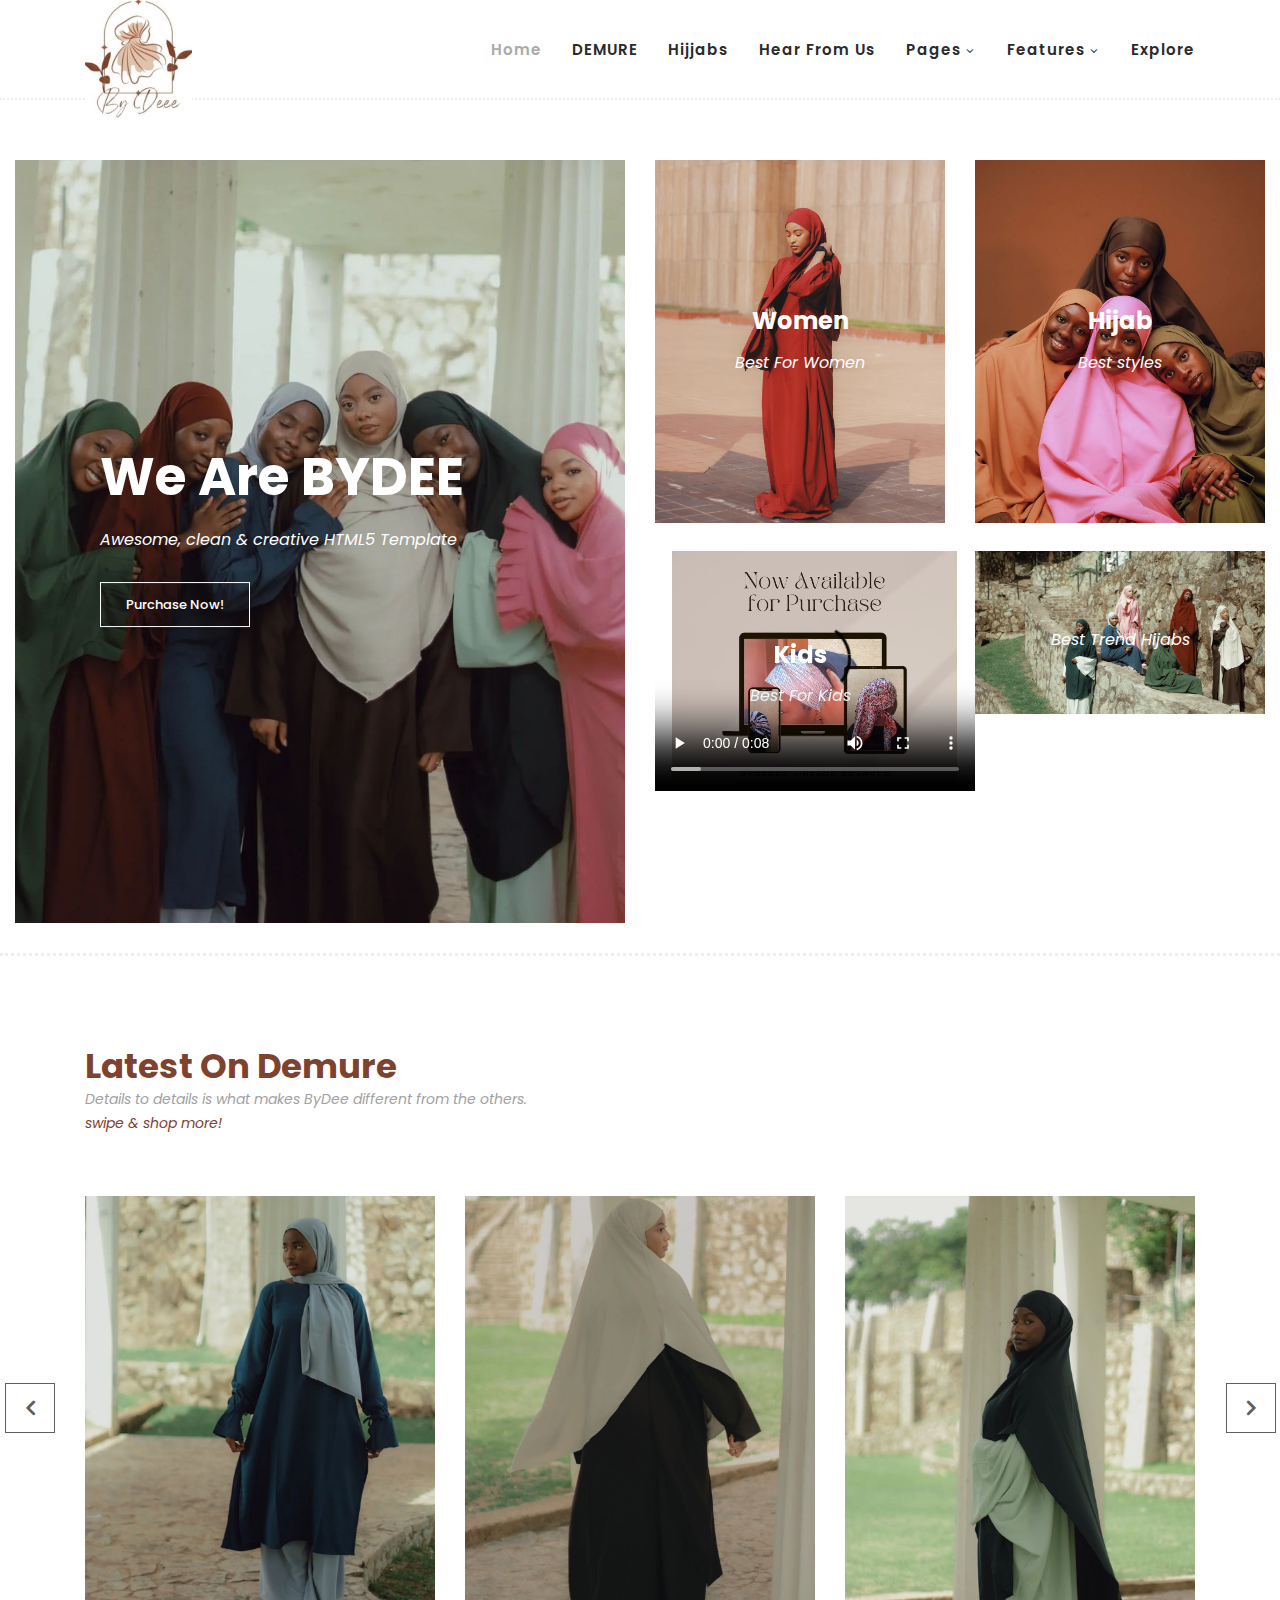
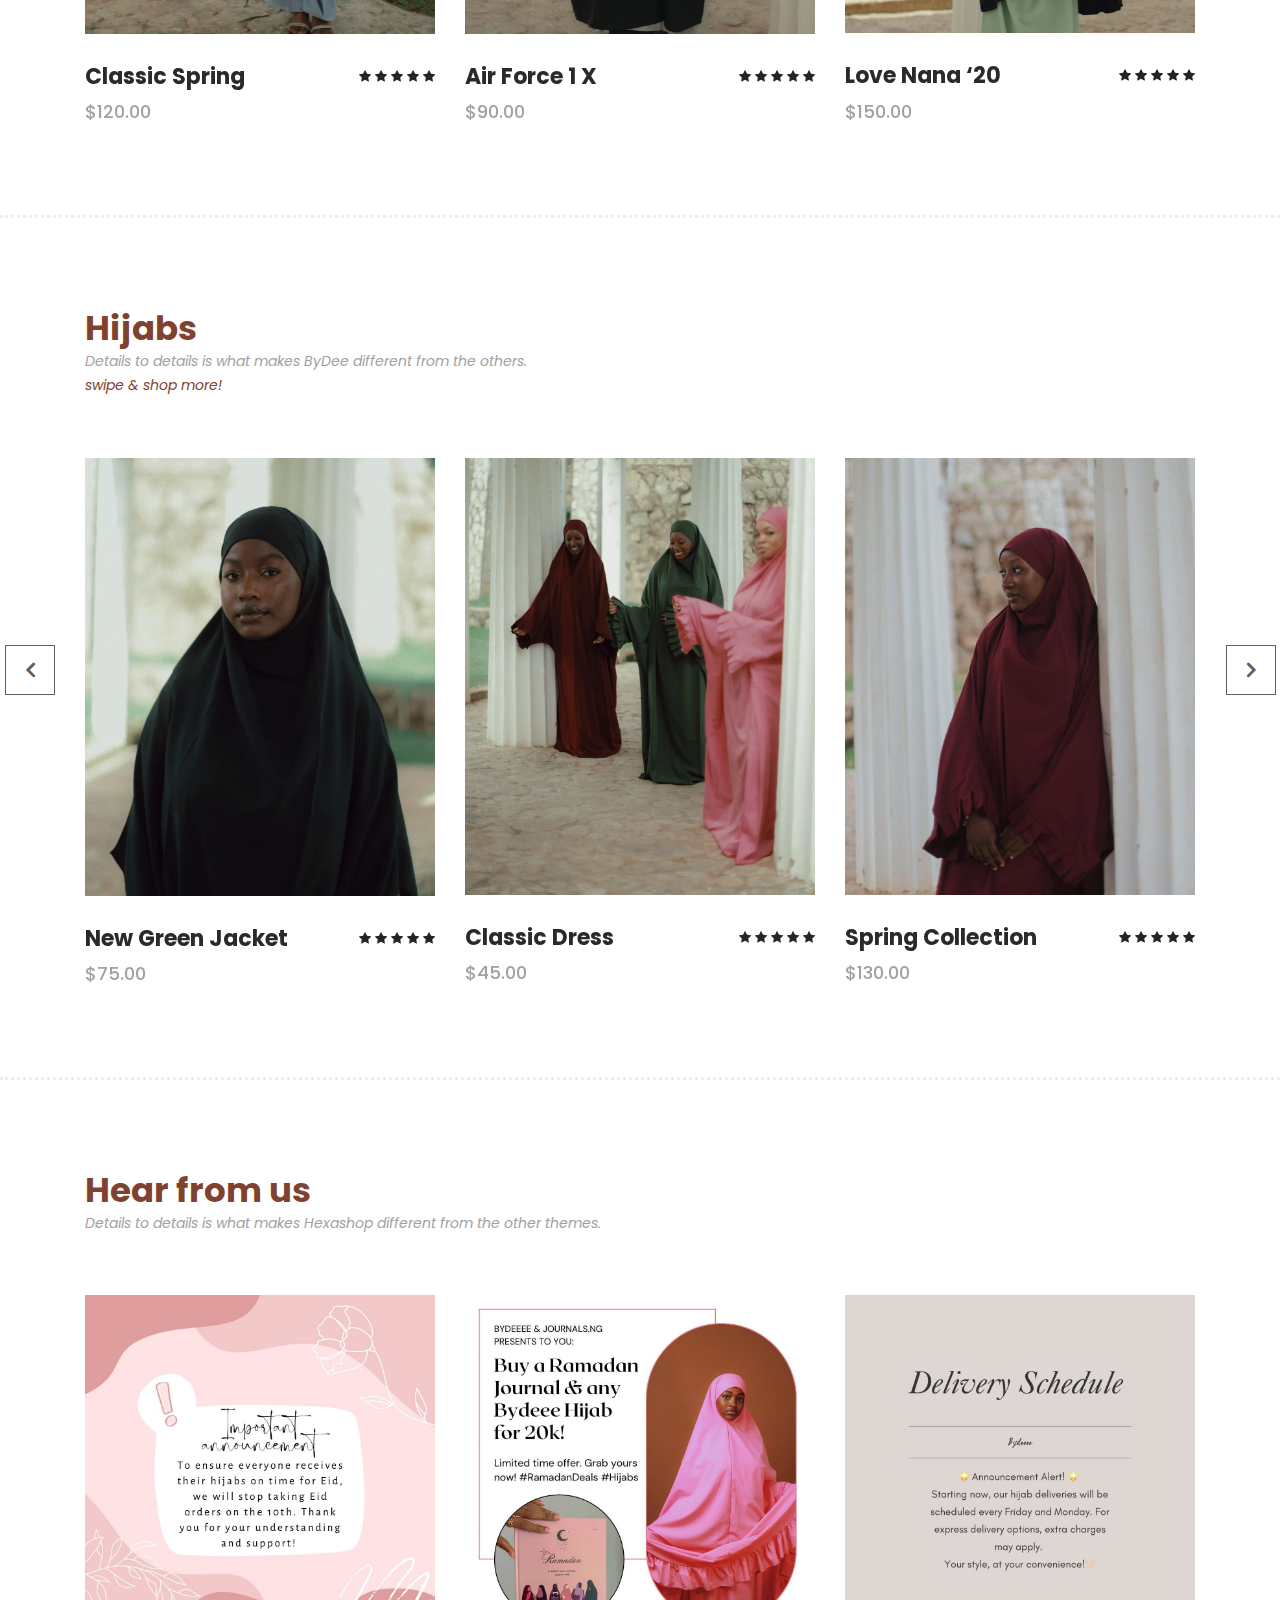
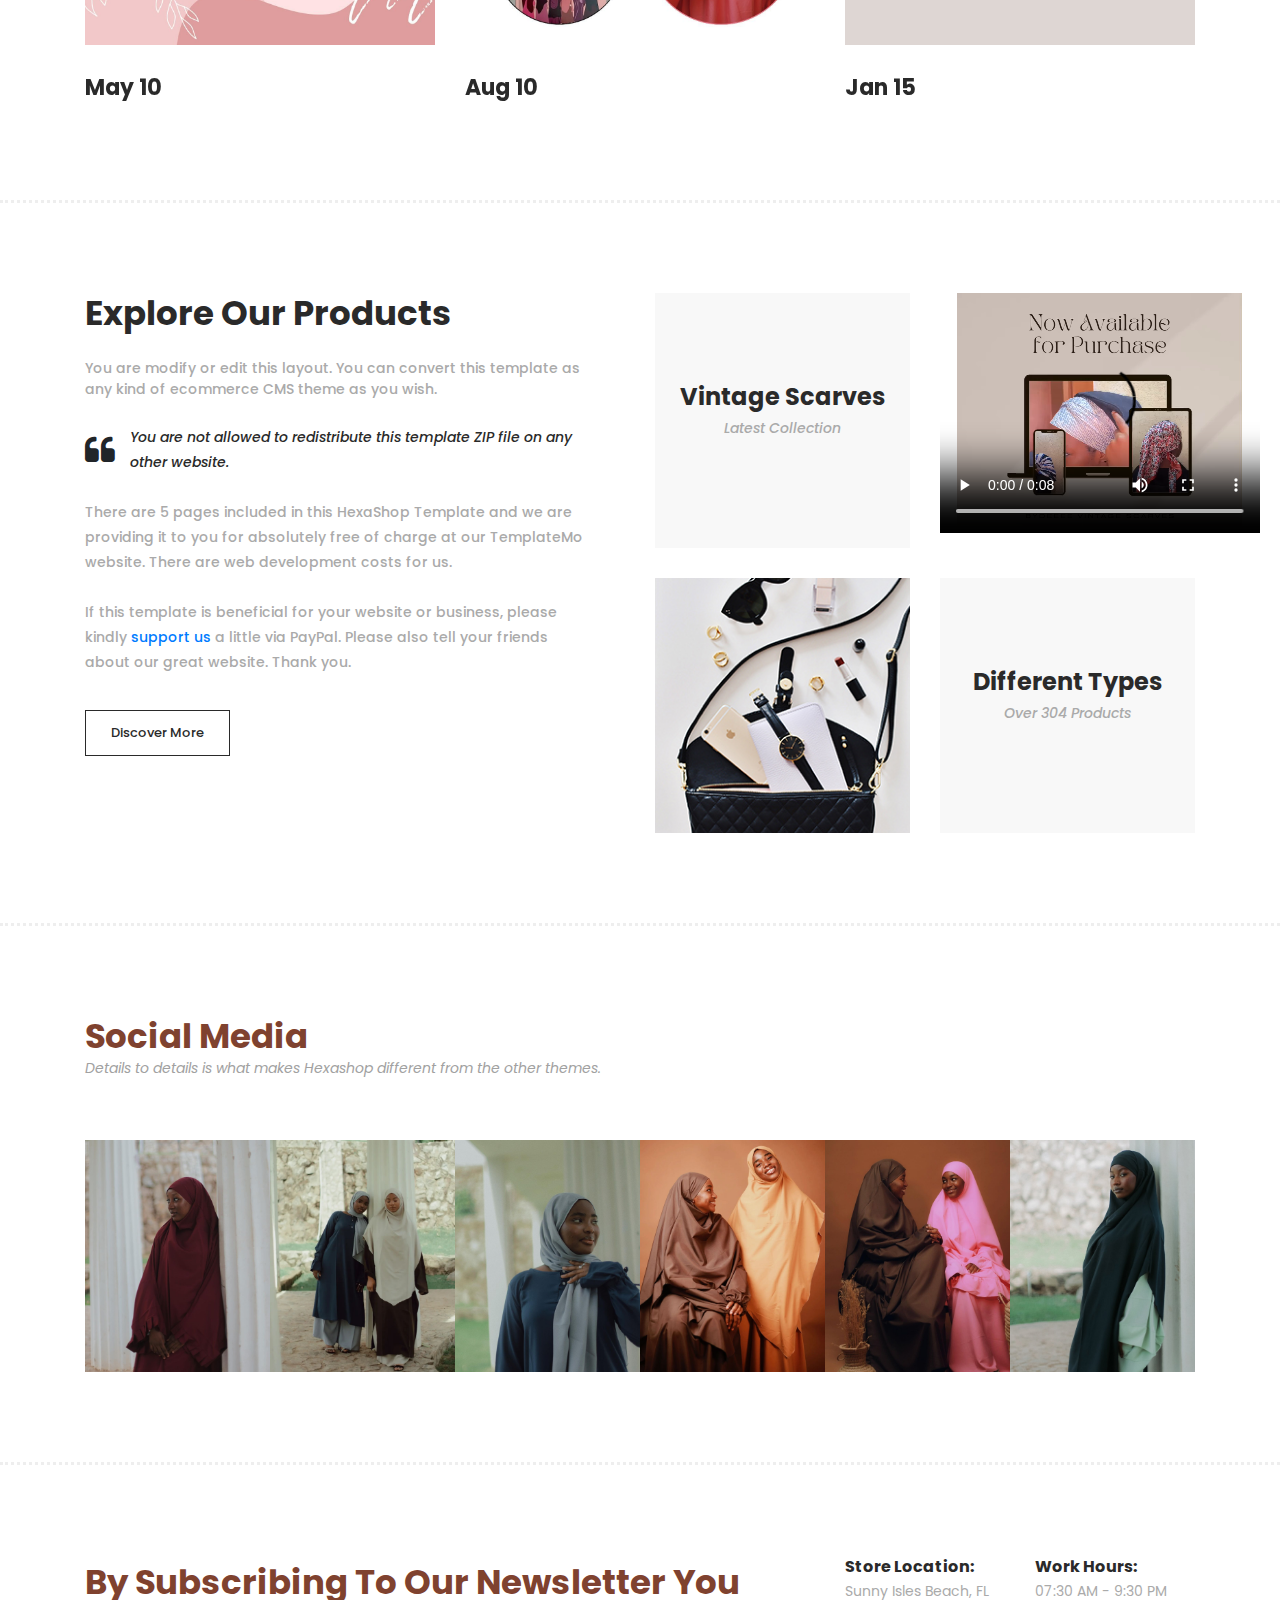
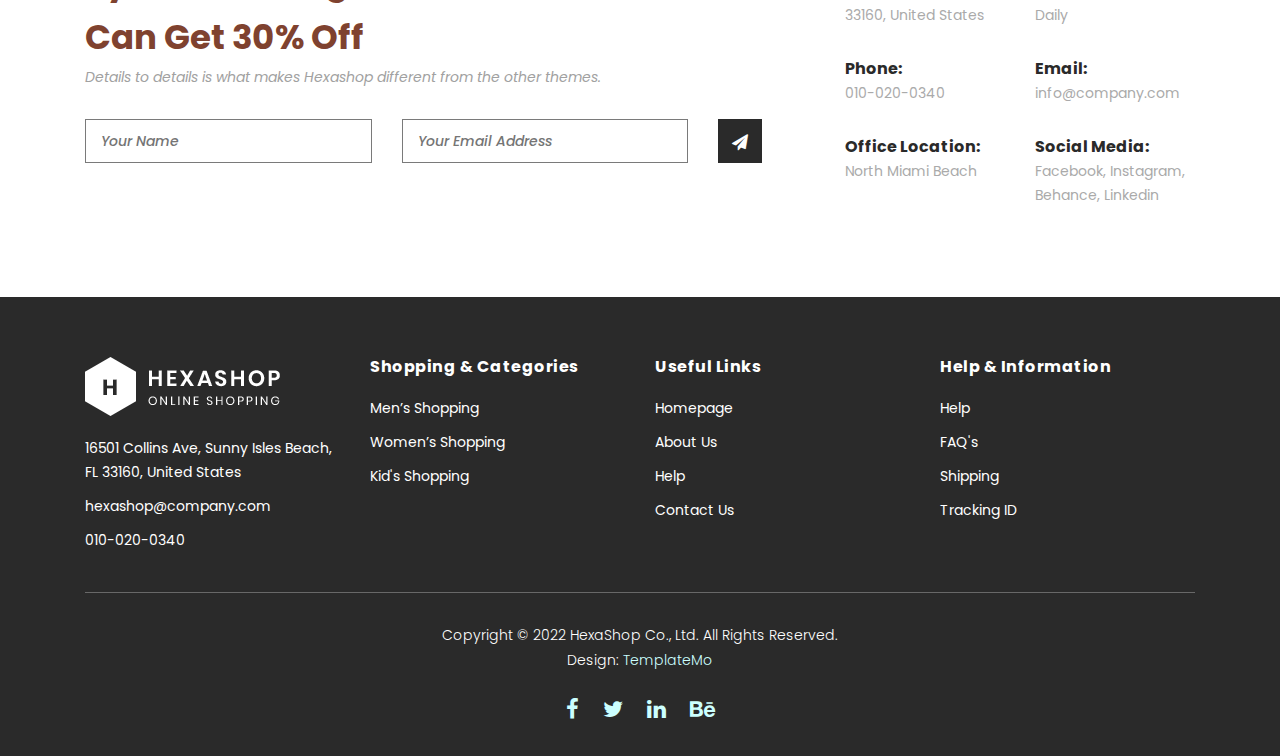
==== commit b20df859: "update" ====
--- a/index.html
+++ b/index.html
@@ -48,9 +48,9 @@
                 <div class="col-12">
                     <nav class="main-nav">
                         <!-- ***** Logo Start ***** -->
-                        <a href="index.html" class="logo">
-
-                            <img src="assets/images/logo1.jpg">
+                        <img src="assets/images/1logo1.jpg"> <a href="index.html" class="logo">
+
+
 
                         </a>
                         <!-- ***** Logo End ***** -->
@@ -102,15 +102,18 @@
                             <div class="inner-content">
                                 <h4>We Are BYDEE</h4>
                                 <span>Awesome, clean &amp; creative HTML5 Template</span>
+
                                 <div class="main-border-button">
                                     <a href="#">Purchase Now!</a>
                                 </div>
                             </div>
                             <img src="assets/images/homepage2.jpg" alt="">
-                        </div>
-                    </div>
-                </div>
-                <div class="col-lg-6">
+
+                        </div>
+                    </div>
+                </div>
+
+                <div <div class="col-lg-6">
                     <div class="right-content">
                         <div class="row">
                             <div class="col-lg-6">
@@ -122,15 +125,14 @@
                                         </div>
                                         <div class="hover-content">
                                             <div class="inner">
-                                                <h4>Women</h4>
-                                                <p>Lorem ipsum dolor sit amet, conservisii ctetur adipiscing elit incid.
-                                                </p>
+
                                                 <div class="main-border-button">
                                                     <a href="#">Discover More</a>
                                                 </div>
                                             </div>
                                         </div>
                                         <img src="assets/images/home1.jpg">
+
                                     </div>
                                 </div>
                             </div>
@@ -143,9 +145,7 @@
                                         </div>
                                         <div class="hover-content">
                                             <div class="inner">
-                                                <h4>Men</h4>
-                                                <p>Lorem ipsum dolor sit amet, conservisii ctetur adipiscing elit incid.
-                                                </p>
+
                                                 <div class="main-border-button">
                                                     <a href="#">Discover More</a>
                                                 </div>
@@ -164,15 +164,17 @@
                                         </div>
                                         <div class="hover-content">
                                             <div class="inner">
-                                                <h4>Kids</h4>
-                                                <p>Lorem ipsum dolor sit amet, conservisii ctetur adipiscing elit incid.
-                                                </p>
+
                                                 <div class="main-border-button">
                                                     <a href="#">Discover More</a>
                                                 </div>
                                             </div>
                                         </div>
-                                        <img src="assets/images/home6.jpg">
+                                        <video width="320" height="240" controls>
+                                            <source src="assets/images/vid1.mp4" type="video/mp4">
+                                            <source src="assets/images/vid1.mp4" type="video/ogg">
+                                            Your browser does not support the video tag.
+                                        </video>
                                     </div>
                                 </div>
                             </div>
@@ -185,15 +187,13 @@
                                         </div>
                                         <div class="hover-content">
                                             <div class="inner">
-                                                <h4>Accessories</h4>
-                                                <p>Lorem ipsum dolor sit amet, conservisii ctetur adipiscing elit incid.
-                                                </p>
+
                                                 <div class="main-border-button">
                                                     <a href="#">Discover More</a>
                                                 </div>
                                             </div>
                                         </div>
-                                        <img src="assets/images/home5.jpg">
+                                        <img src="assets/images/home00.jpg">
                                     </div>
                                 </div>
                             </div>
@@ -213,6 +213,11 @@
                     <div class="section-heading">
                         <h2>Latest On Demure</h2>
                         <span>Details to details is what makes ByDee different from the others.</span>
+                        <span>
+
+                            <p>swipe & shop more!</p>
+                        </span>
+
                     </div>
                 </div>
             </div>
@@ -231,7 +236,10 @@
                                             <li><a href="single-product.html"><i class="fa fa-shopping-cart"></i></a>
                                             </li>
                                         </ul>
-                                    </div>
+
+                                    </div>
+
+
                                     <img src="assets/images/slide5.jpg" alt="">
                                 </div>
                                 <div class="down-content">
@@ -304,7 +312,7 @@
                                             </li>
                                         </ul>
                                     </div>
-                                    <img src="assets/images/slide1.jpg" alt="">
+                                    <img src="assets/images/home1.jpg" alt="">
                                 </div>
                                 <div class="down-content">
                                     <h4>Classic Spring</h4>
@@ -335,7 +343,15 @@
                         <h2>Hijabs</h2>
                         <span>Details to details is what makes ByDee
                             different from the others.</span>
-                    </div>
+
+                        <span>
+
+                            <p>swipe & shop more!</p>
+                        </span>
+
+                    </div>
+
+
                 </div>
             </div>
         </div>
@@ -349,7 +365,8 @@
                                     <div class="hover-content">
                                         <ul>
                                             <li><a href="single-product.html"><i class="fa fa-eye"></i></a></li>
-                                            <li><a href="single-product.html"><i class="fa fa-star"></i></a></li>
+                                            <li><a href="single-product.html"><i class="fa fa-star"></i></a>
+                                            </li>
                                             <li><a href="single-product.html"><i class="fa fa-shopping-cart"></i></a>
                                             </li>
                                         </ul>
@@ -373,7 +390,8 @@
                                     <div class="hover-content">
                                         <ul>
                                             <li><a href="single-product.html"><i class="fa fa-eye"></i></a></li>
-                                            <li><a href="single-product.html"><i class="fa fa-star"></i></a></li>
+                                            <li><a href="single-product.html"><i class="fa fa-star"></i></a>
+                                            </li>
                                             <li><a href="single-product.html"><i class="fa fa-shopping-cart"></i></a>
                                             </li>
                                         </ul>
@@ -397,7 +415,8 @@
                                     <div class="hover-content">
                                         <ul>
                                             <li><a href="single-product.html"><i class="fa fa-eye"></i></a></li>
-                                            <li><a href="single-product.html"><i class="fa fa-star"></i></a></li>
+                                            <li><a href="single-product.html"><i class="fa fa-star"></i></a>
+                                            </li>
                                             <li><a href="single-product.html"><i class="fa fa-shopping-cart"></i></a>
                                             </li>
                                         </ul>
@@ -421,7 +440,8 @@
                                     <div class="hover-content">
                                         <ul>
                                             <li><a href="single-product.html"><i class="fa fa-eye"></i></a></li>
-                                            <li><a href="single-product.html"><i class="fa fa-star"></i></a></li>
+                                            <li><a href="single-product.html"><i class="fa fa-star"></i></a>
+                                            </li>
                                             <li><a href="single-product.html"><i class="fa fa-shopping-cart"></i></a>
                                             </li>
                                         </ul>
@@ -445,7 +465,8 @@
                                     <div class="hover-content">
                                         <ul>
                                             <li><a href="single-product.html"><i class="fa fa-eye"></i></a></li>
-                                            <li><a href="single-product.html"><i class="fa fa-star"></i></a></li>
+                                            <li><a href="single-product.html"><i class="fa fa-star"></i></a>
+                                            </li>
                                             <li><a href="single-product.html"><i class="fa fa-shopping-cart"></i></a>
                                             </li>
                                         </ul>
@@ -469,7 +490,8 @@
                                     <div class="hover-content">
                                         <ul>
                                             <li><a href="single-product.html"><i class="fa fa-eye"></i></a></li>
-                                            <li><a href="single-product.html"><i class="fa fa-star"></i></a></li>
+                                            <li><a href="single-product.html"><i class="fa fa-star"></i></a>
+                                            </li>
                                             <li><a href="single-product.html"><i class="fa fa-shopping-cart"></i></a>
                                             </li>
                                         </ul>
@@ -493,7 +515,8 @@
                                     <div class="hover-content">
                                         <ul>
                                             <li><a href="single-product.html"><i class="fa fa-eye"></i></a></li>
-                                            <li><a href="single-product.html"><i class="fa fa-star"></i></a></li>
+                                            <li><a href="single-product.html"><i class="fa fa-star"></i></a>
+                                            </li>
                                             <li><a href="single-product.html"><i class="fa fa-shopping-cart"></i></a>
                                             </li>
                                         </ul>
@@ -526,7 +549,9 @@
             <div class="row">
                 <div class="col-lg-6">
                     <div class="section-heading">
-                        <h2>Hear from us</h2>
+                        <h2>
+                            Hear from us
+                        </h2>
                         <span>Details to details is what makes Hexashop different from the other themes.</span>
                     </div>
                 </div>
@@ -539,56 +564,37 @@
                         <div class="owl-kid-item owl-carousel">
                             <div class="item">
                                 <div class="thumb">
+                                    <img src="assets/images/news4.jpg" alt="">
+                                </div>
+                                <div class="down-content">
+                                    <h4>May 10</h4>
+
+                                </div>
+                            </div>
+                            <div class="item">
+                                <div class="thumb">
+
                                     <img src="assets/images/news2.jpg" alt="">
                                 </div>
-
-                            </div>
-                            <div class="item">
-                                <div class="thumb">
-                                    <div class="hover-content">
-                                        <ul>
-                                            <li><a href="single-product.html"><i class="fa fa-eye"></i></a></li>
-                                            <li><a href="single-product.html"><i class="fa fa-star"></i></a></li>
-                                            <li><a href="single-product.html"><i class="fa fa-shopping-cart"></i></a>
-                                            </li>
+                                <div class="down-content">
+                                    <h4>Aug 10</h4>
+
+                                </div>
+                            </div>
+                            <div class="item">
+                                <div class="thumb">
+                                    <div class="hover-content">
+                                        <ul>
+
                                         </ul>
                                     </div>
                                     <img src="assets/images/news1.jpg" alt="">
                                 </div>
                                 <div class="down-content">
-                                    <h4>Summer Cap</h4>
-                                    <span>$12.00</span>
-                                    <ul class="stars">
-                                        <li><i class="fa fa-star"></i></li>
-                                        <li><i class="fa fa-star"></i></li>
-                                        <li><i class="fa fa-star"></i></li>
-                                        <li><i class="fa fa-star"></i></li>
-                                        <li><i class="fa fa-star"></i></li>
-                                    </ul>
-                                </div>
-                            </div>
-                            <div class="item">
-                                <div class="thumb">
-                                    <div class="hover-content">
-                                        <ul>
-                                            <li><a href="single-product.html"><i class="fa fa-eye"></i></a></li>
-                                            <li><a href="single-product.html"><i class="fa fa-star"></i></a></li>
-                                            <li><a href="single-product.html"><i class="fa fa-shopping-cart"></i></a>
-                                            </li>
-                                        </ul>
-                                    </div>
-                                    <img src="assets/images/news3.jpg" alt="">
-                                </div>
-                                <div class="down-content">
-                                    <h4>Classic Kid</h4>
-                                    <span>$30.00</span>
-                                    <ul class="stars">
-                                        <li><i class="fa fa-star"></i></li>
-                                        <li><i class="fa fa-star"></i></li>
-                                        <li><i class="fa fa-star"></i></li>
-                                        <li><i class="fa fa-star"></i></li>
-                                        <li><i class="fa fa-star"></i></li>
-                                    </ul>
+                                    <h4> Jan 15
+
+                                    </h4>
+
                                 </div>
                             </div>
                         </div>
@@ -606,18 +612,21 @@
                 <div class="col-lg-6">
                     <div class="left-content">
                         <h2>Explore Our Products</h2>
-                        <span>You are allowed to use this HexaShop HTML CSS template. You can feel free to modify or
-                            edit this layout. You can convert this template as any kind of ecommerce CMS theme as you
+                        <span>You are modify or
+                            edit this layout. You can convert this template as any kind of ecommerce CMS theme as
+                            you
                             wish.</span>
                         <div class="quote">
                             <i class="fa fa-quote-left"></i>
                             <p>You are not allowed to redistribute this template ZIP file on any other website.</p>
                         </div>
                         <p>There are 5 pages included in this HexaShop Template and we are providing it to you for
-                            absolutely free of charge at our TemplateMo website. There are web development costs for us.
+                            absolutely free of charge at our TemplateMo website. There are web development costs for
+                            us.
                         </p>
                         <p>If this template is beneficial for your website or business, please kindly <a rel="nofollow"
-                                href="https://paypal.me/templatemo" target="_blank">support us</a> a little via PayPal.
+                                href="https://paypal.me/templatemo" target="_blank">support us</a> a
+                            little via PayPal.
                             Please also tell your friends about our great website. Thank you.</p>
                         <div class="main-border-button">
                             <a href="products.html">Discover More</a>
@@ -629,18 +638,23 @@
                         <div class="row">
                             <div class="col-lg-6">
                                 <div class="leather">
-                                    <h4>Leather Bags</h4>
+                                    <h4>Vintage Scarves</h4>
                                     <span>Latest Collection</span>
                                 </div>
                             </div>
                             <div class="col-lg-6">
                                 <div class="first-image">
-                                    <img src="assets/images/explore-image-01.jpg" alt="">
+                                    <video width="320" height="240" controls>
+                                        <source src="assets/images/vid1.mp4" type="video/mp4">
+                                        <source src="assets/images/vid1.mp4" type="video/ogg">
+                                        Your browser does not support the video tag.
+                                    </video>
+
                                 </div>
                             </div>
                             <div class="col-lg-6">
                                 <div class="second-image">
-                                    <img src="assets/images/explore-image-02.jpg" alt="">
+                                    <img src="assets/images/explore-image-01.jpg" alt="">
                                 </div>
                             </div>
                             <div class="col-lg-6">
@@ -679,7 +693,7 @@
                                 <i class="fa fa-instagram"></i>
                             </a>
                         </div>
-                        <img src="assets/images/instagram-01.jpg" alt="">
+                        <img src="assets/images/slide2.jpg" alt="">
                     </div>
                 </div>
                 <div class="col-2">
@@ -690,7 +704,7 @@
                                 <i class="fa fa-instagram"></i>
                             </a>
                         </div>
-                        <img src="assets/images/instagram-02.jpg" alt="">
+                        <img src="assets/images/insta2.jpg" alt="">
                     </div>
                 </div>
                 <div class="col-2">
@@ -701,7 +715,7 @@
                                 <i class="fa fa-instagram"></i>
                             </a>
                         </div>
-                        <img src="assets/images/instagram-03.jpg" alt="">
+                        <img src="assets/images/insta3.jpg" alt="">
                     </div>
                 </div>
                 <div class="col-2">
@@ -712,7 +726,7 @@
                                 <i class="fa fa-instagram"></i>
                             </a>
                         </div>
-                        <img src="assets/images/instagram-04.jpg" alt="">
+                        <img src="assets/images/insta5.jpg" alt="">
                     </div>
                 </div>
                 <div class="col-2">
@@ -723,7 +737,7 @@
                                 <i class="fa fa-instagram"></i>
                             </a>
                         </div>
-                        <img src="assets/images/instagram-05.jpg" alt="">
+                        <img src="assets/images/slide22.jpg" alt="">
                     </div>
                 </div>
                 <div class="col-2">
@@ -734,9 +748,10 @@
                                 <i class="fa fa-instagram"></i>
                             </a>
                         </div>
-                        <img src="assets/images/instagram-06.jpg" alt="">
-                    </div>
-                </div>
+                        <img src="assets/images/slide8.jpg" alt="">
+                    </div>
+                </div>
+
             </div>
         </div>
     </section>
--- a/assets/css/templatemo-hexashop.css
+++ b/assets/css/templatemo-hexashop.css
@@ -96,6 +96,7 @@
 h1, h2, h3, h4, h5, h6 {
   margin-top: 0px;
   margin-bottom: 0px;
+
 }
 
 ul {
@@ -105,8 +106,9 @@
 p {
   font-size: 14px;
   line-height: 25px;
-  color: #2a2a2a;
-}
+  color: #7f422f;
+}
+
 
 /* 
 ---------------------------------------------
@@ -189,7 +191,7 @@
 .section-heading h2 {
   font-size: 34px;
   font-weight: 700;
-  color: #2a2a2a;
+  color: #7f422f;
 }
 
 .section-heading span {
@@ -220,7 +222,7 @@
 
 .background-header .logo,
 .background-header .main-nav .nav li a {
-  color: #1e1e1e!important;
+  color: #7f422f!important;
 }
 
 .background-header .main-nav .nav li:hover a {
@@ -228,7 +230,7 @@
 }
 
 .background-header .nav li a.active {
-  color: #2a2a2a!important;
+  color: #7f422f!important;
 }
 
 .header-area {
@@ -426,7 +428,7 @@
   -o-transition: all 0.4s;
   -webkit-transition: all 0.4s;
   transition: all 0.4s;
-  background-color: #1e1e1e;
+  background-color: #7f422f;
   display: block;
   position: absolute;
   width: 30px;
@@ -437,7 +439,7 @@
 .background-header .main-nav .menu-trigger span,
 .background-header .main-nav .menu-trigger span:before,
 .background-header .main-nav .menu-trigger span:after {
-  background-color: #1e1e1e;
+  background-color: #7f422f;
 }
 
 .header-area .main-nav .menu-trigger span:before,
@@ -446,7 +448,7 @@
   -o-transition: all 0.4s;
   -webkit-transition: all 0.4s;
   transition: all 0.4s;
-  background-color: #1e1e1e;
+  background-color: #7f422f;
   display: block;
   position: absolute;
   width: 30px;
@@ -457,7 +459,7 @@
 
 .background-header .main-nav .menu-trigger span:before,
 .background-header .main-nav .menu-trigger span:after {
-  background-color: #1e1e1e;
+  background-color: #7f422f;
 }
 
 .header-area .main-nav .menu-trigger span:before,
@@ -498,23 +500,23 @@
   -ms-transform: translateY(6px) translateX(1px) rotate(45deg);
   -webkit-transform: translateY(6px) translateX(1px) rotate(45deg);
   transform: translateY(6px) translateX(1px) rotate(45deg);
-  background-color: #1e1e1e;
+  background-color: #7f422f;
 }
 
 .background-header .main-nav .menu-trigger.active span:before {
-  background-color: #1e1e1e;
-}
-
+  background-color: #7f422f;
+}
+ 
 .header-area .main-nav .menu-trigger.active span:after {
   -moz-transform: translateY(-6px) translateX(1px) rotate(-45deg);
   -ms-transform: translateY(-6px) translateX(1px) rotate(-45deg);
   -webkit-transform: translateY(-6px) translateX(1px) rotate(-45deg);
   transform: translateY(-6px) translateX(1px) rotate(-45deg);
-  background-color: #1e1e1e;
+  background-color: #7f422f;
 }
 
 .background-header .main-nav .menu-trigger.active span:after {
-  background-color: #1e1e1e;
+  background-color: #7f422f;
 }
 
 .header-area.header-sticky {
@@ -562,7 +564,7 @@
     padding: 0px;
   }
   .header-area .logo {
-    margin-left: 30px;
+    margin-left: 20px;
   }
   .header-area .menu-trigger {
     display: block !important;
@@ -728,7 +730,7 @@
   left: 15px;
   bottom: 15px;
   text-align: center;
-  background-color: rgba(42,42,42,.97);
+  background-color: #7f422fcd;
   opacity: 0;
   visibility: hidden;
   transition: all 0.5s;
@@ -2223,7 +2225,10 @@
 */
 
 @media (max-width: 1200px) {
-  .main-banner .right-content .right-first-image .thumb .hover-content p {
+  .main-banner .right-content .right-first-image .thumb .hover-content . p {
+    display: block;
+  }
+  .p-section{
     display: none;
   }
 }
@@ -2280,11 +2285,15 @@
 
 @media (max-width: 767px) {
   .main-banner .left-content .thumb .inner-content .logo{
-    left: 50%;
-    top: 47.5%;
+    left: 30%;
+    top: 27.5%;
     transform: translate(-50%,-50%);
     text-align: center;
   }
+  .left-content .right-content{
+    grid-row: inherit;
+
+  }
   .subscribe form button {
     width: 100%;
   }
@@ -2295,10 +2304,12 @@
     margin-top: 30px;
   }
 }
-
-
-
-
+@media (max-width: 425px){
+  .logo .menu-trigger {
+   width: 20;
+   height: 25;
+}
+}
 
 #preloader {
   overflow: hidden;
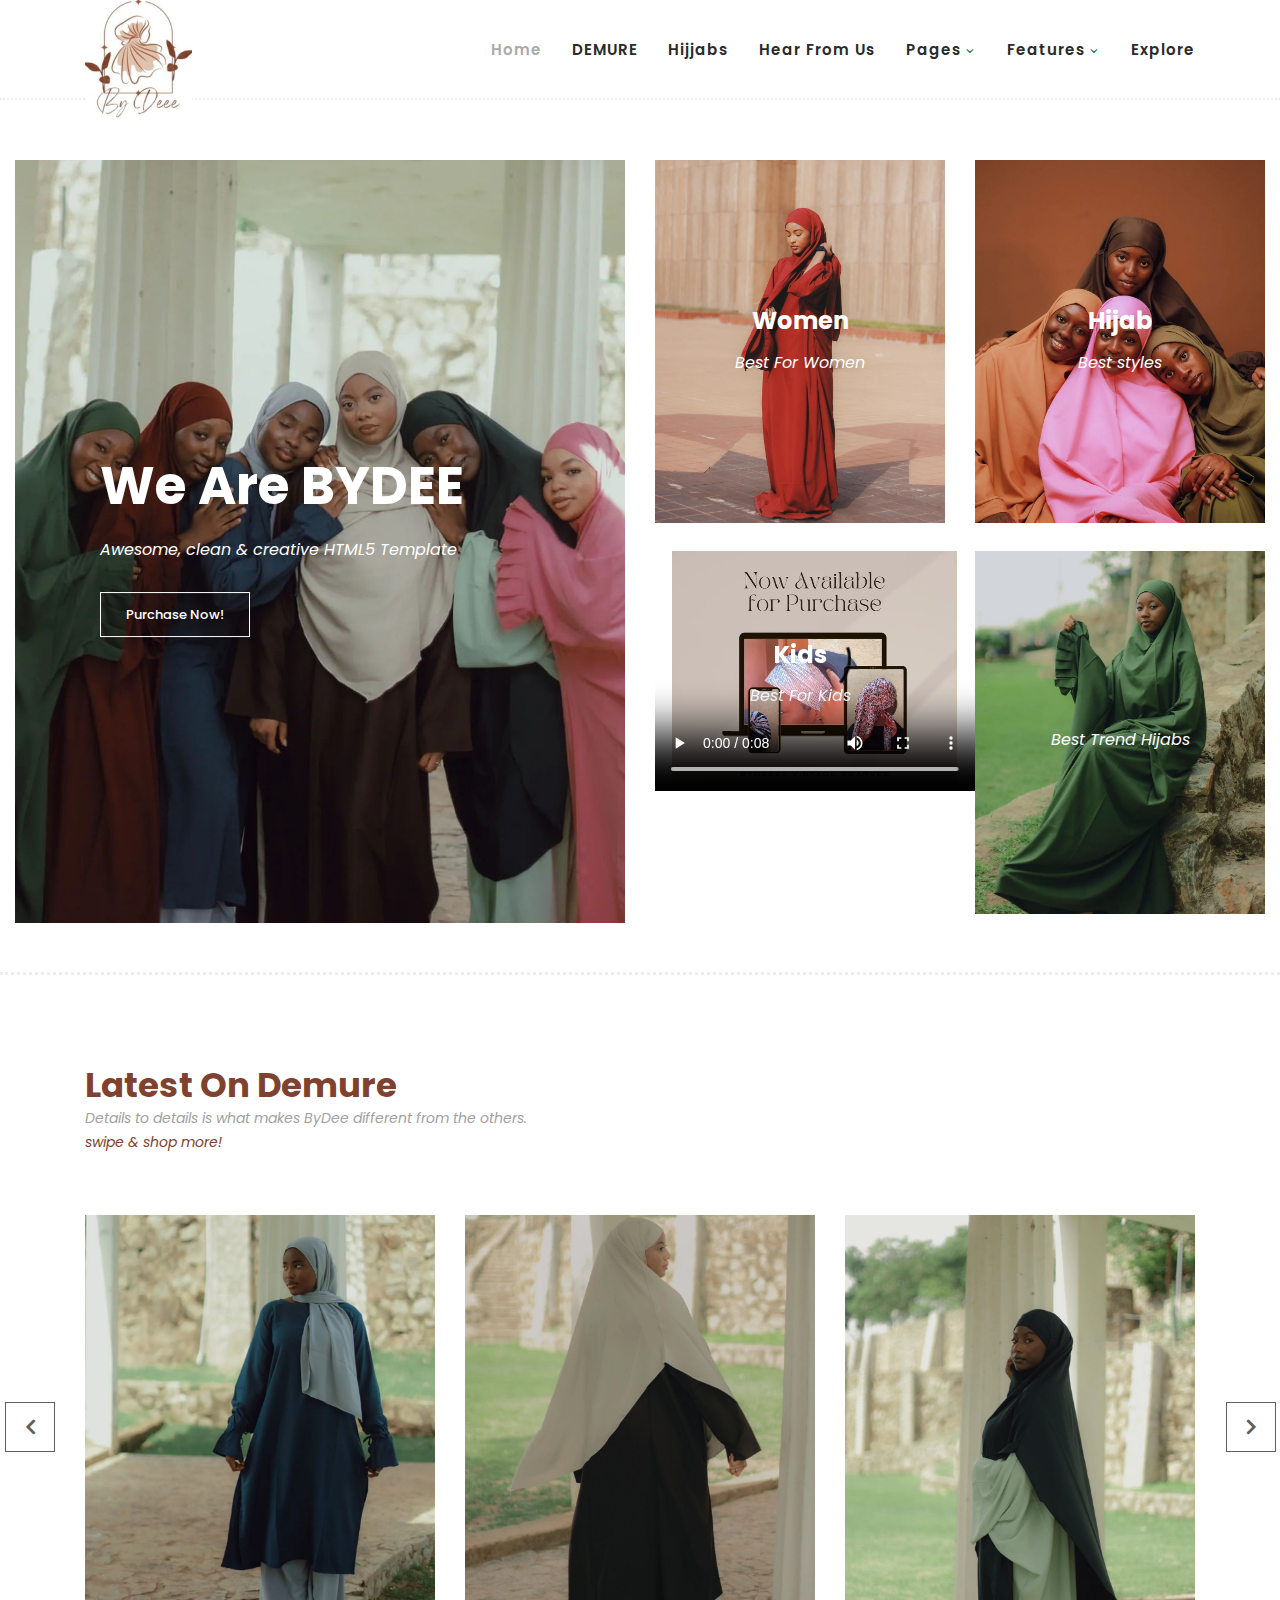
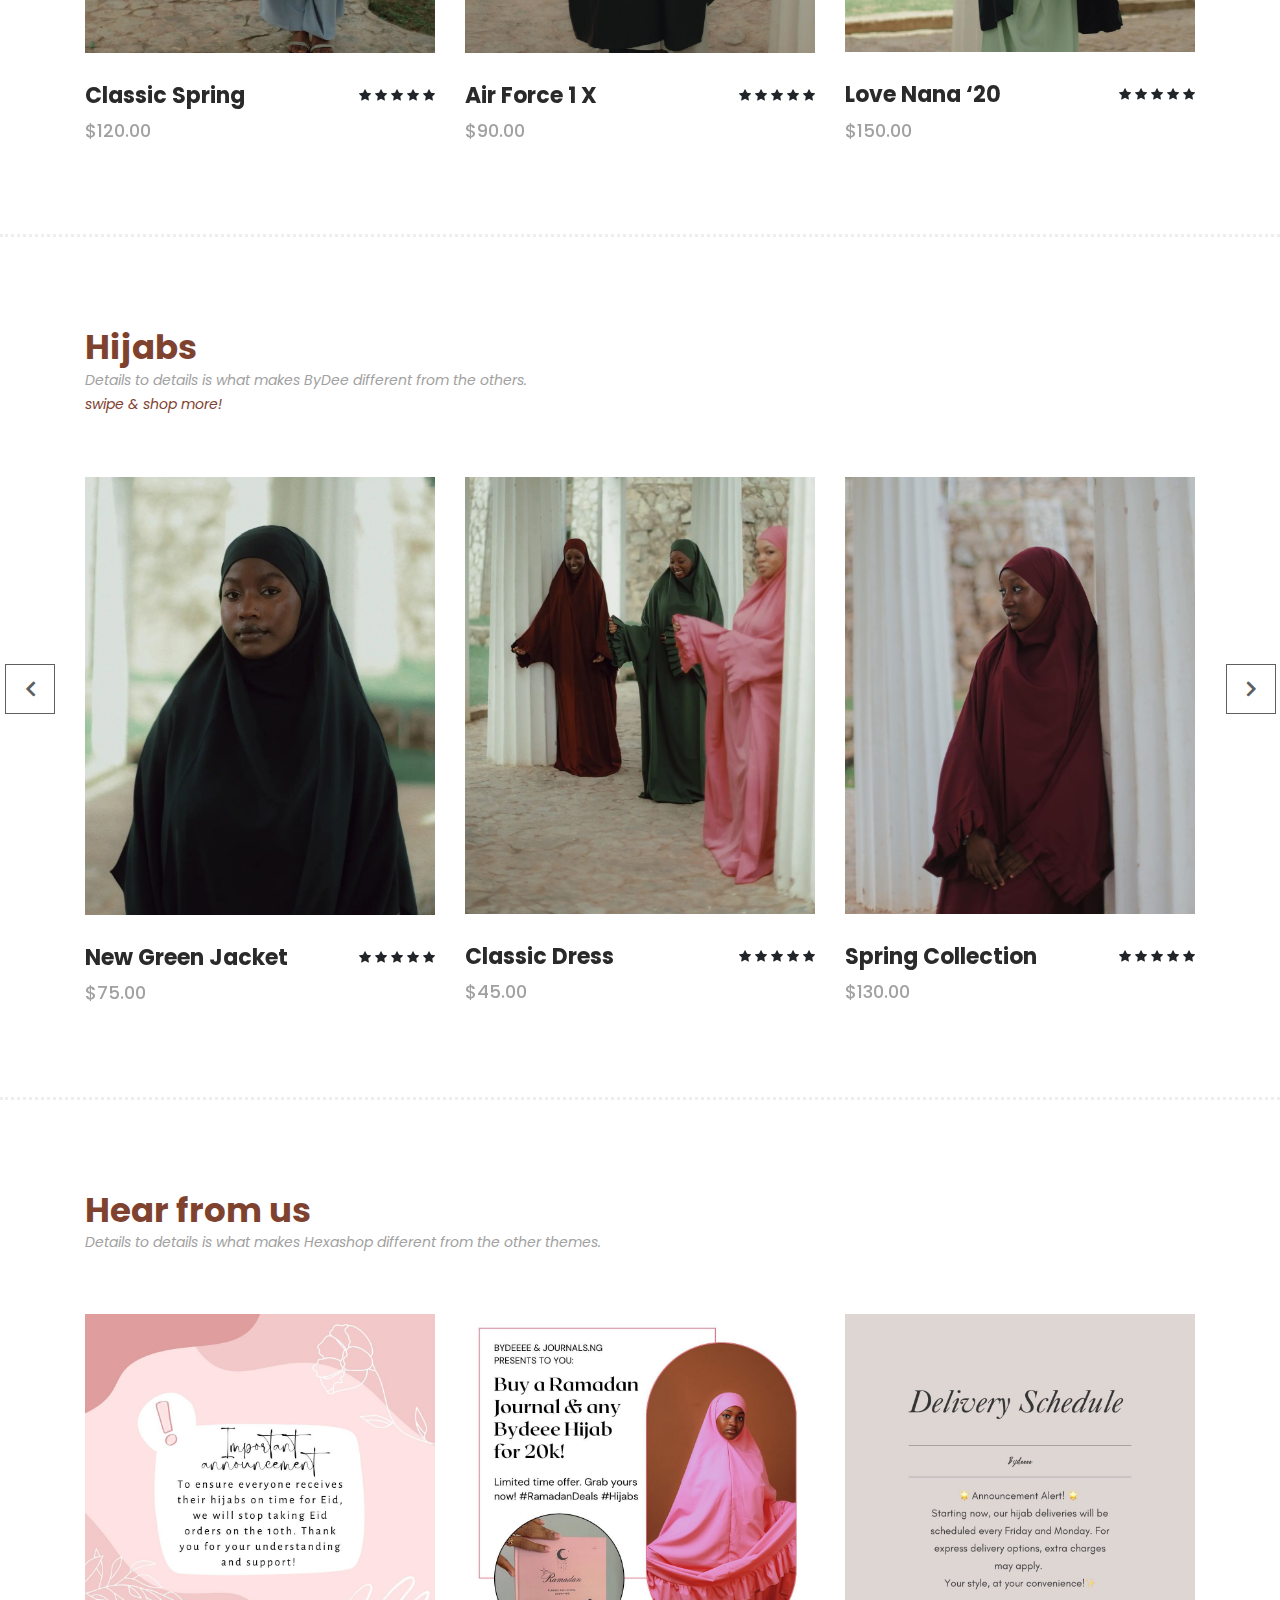
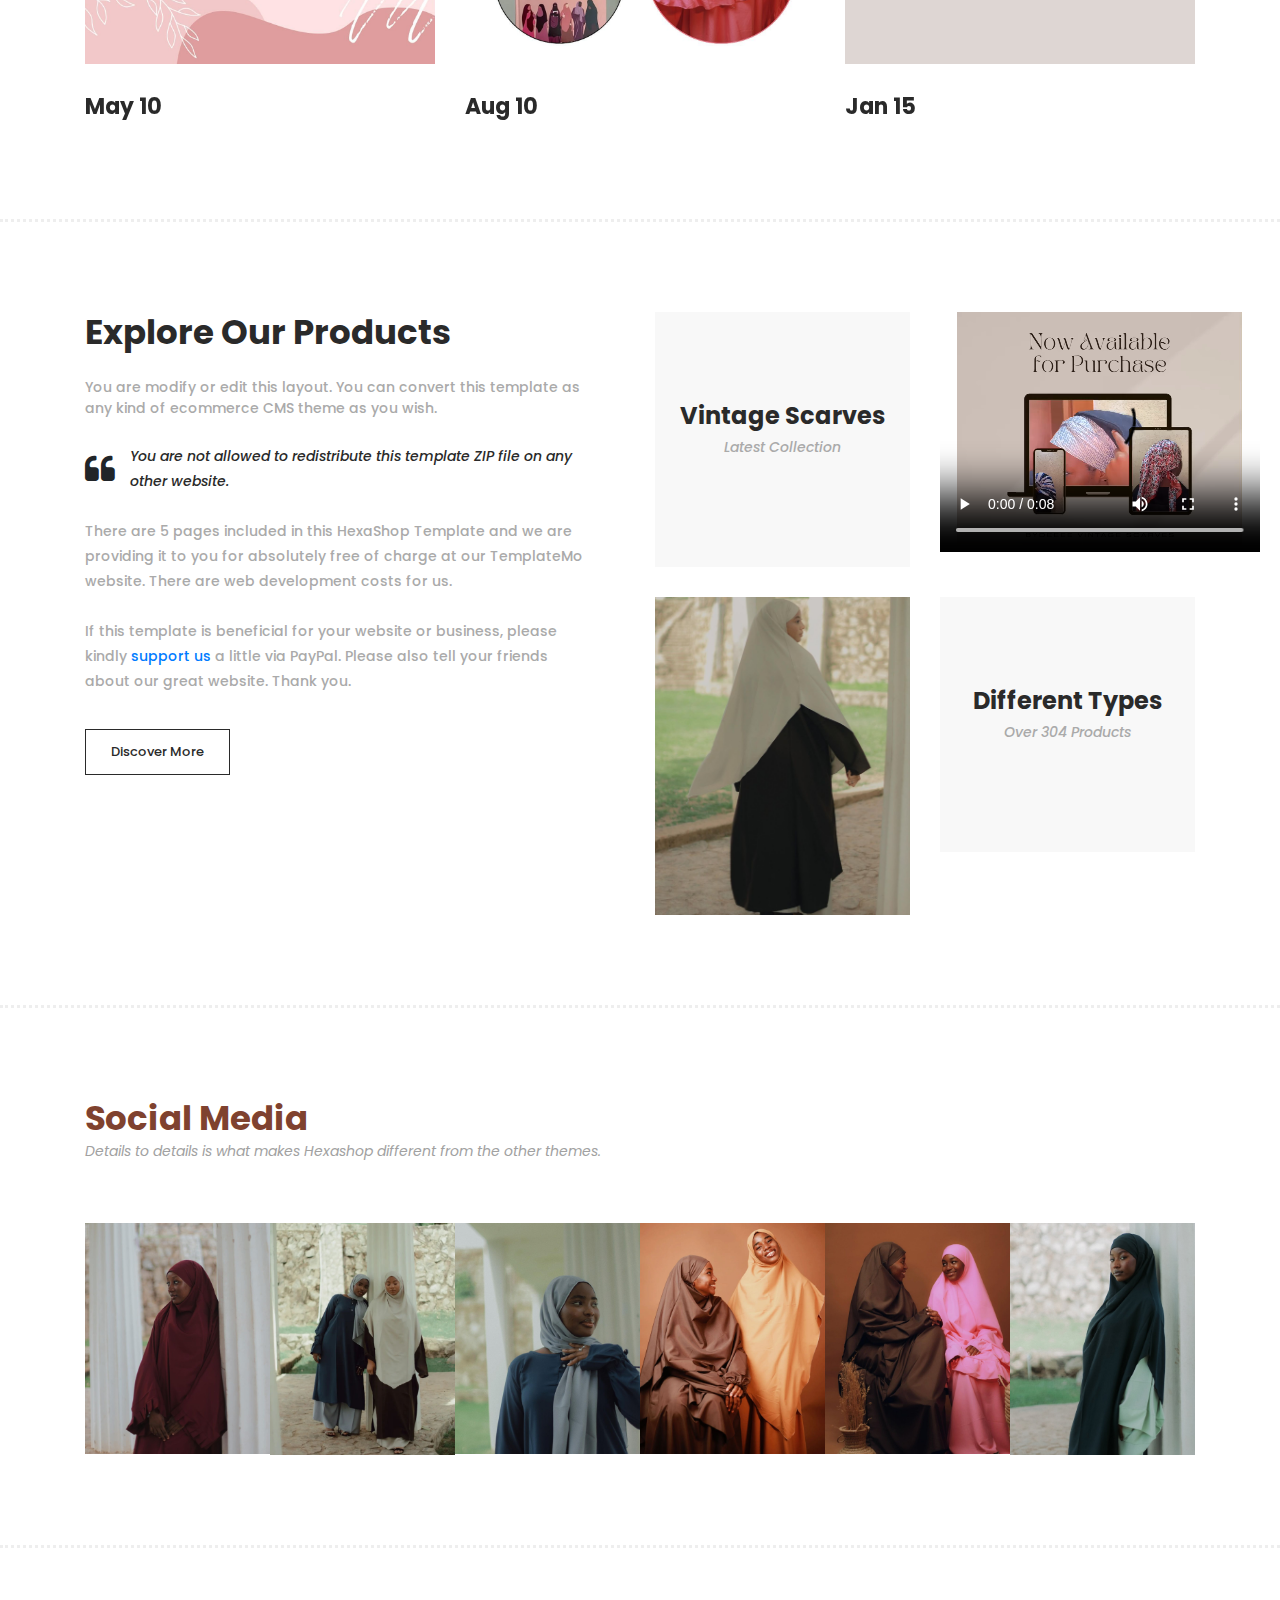
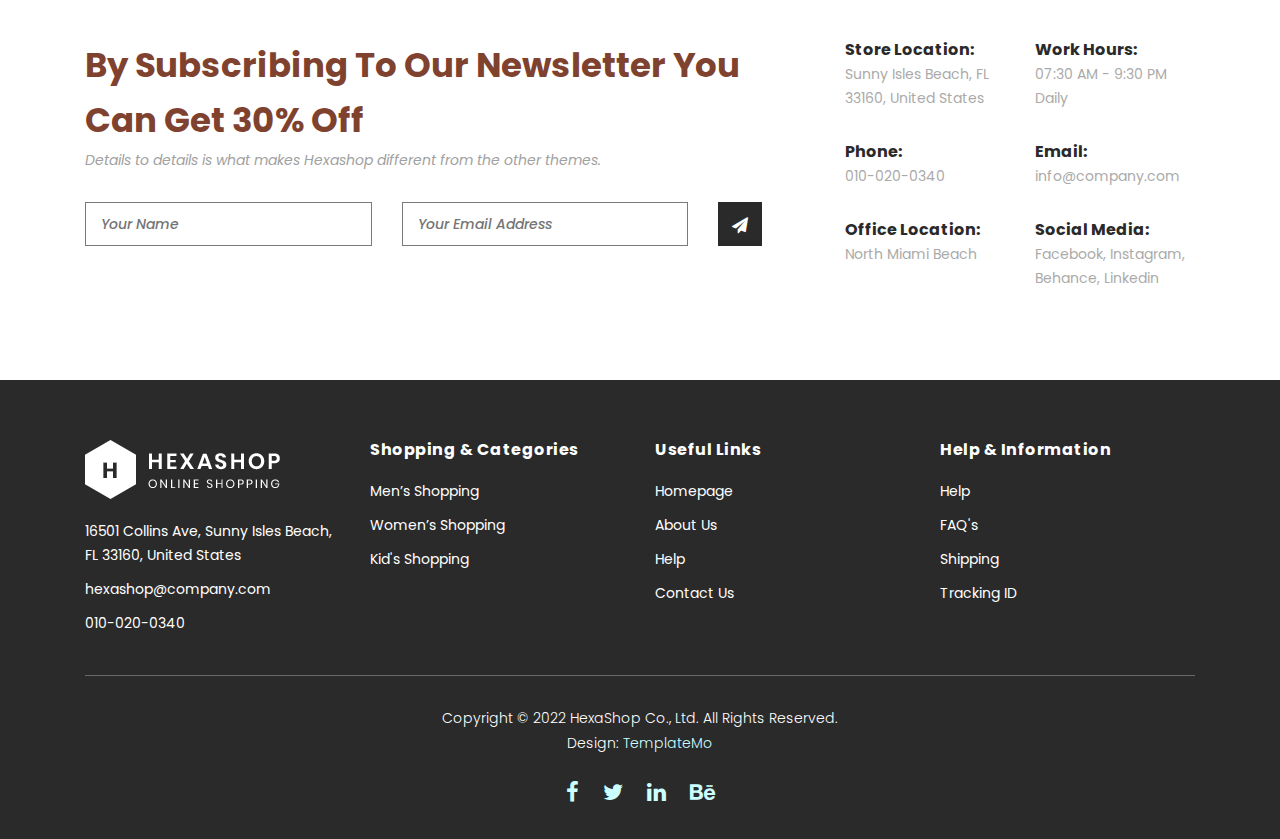
==== commit 5df8442d: "update" ====
--- a/index.html
+++ b/index.html
@@ -193,7 +193,7 @@
                                                 </div>
                                             </div>
                                         </div>
-                                        <img src="assets/images/home00.jpg">
+                                        <img src="assets/images/home5.jpg">
                                     </div>
                                 </div>
                             </div>
@@ -654,7 +654,7 @@
                             </div>
                             <div class="col-lg-6">
                                 <div class="second-image">
-                                    <img src="assets/images/explore-image-01.jpg" alt="">
+                                    <img src="assets/images/slide6.jpg" alt="">
                                 </div>
                             </div>
                             <div class="col-lg-6">
--- a/assets/css/templatemo-hexashop.css
+++ b/assets/css/templatemo-hexashop.css
@@ -1899,9 +1899,7 @@
  
  .quantity input::-webkit-outer-spin-button,
  .quantity input::-webkit-inner-spin-button {
-  -webkit-appearance: none;
-  -moz-appearance: none;
-  margin: 0; }
+  
   
   .quantity.buttons_added .minus:focus,
  .quantity.buttons_added .plus:focus {
@@ -2225,7 +2223,7 @@
 */
 
 @media (max-width: 1200px) {
-  .main-banner .right-content .right-first-image .thumb .hover-content . p {
+  .main-banner .right-content .right-first-image .thumb .hover-content  {
     display: block;
   }
   .p-section{
@@ -2388,4 +2386,4 @@
   100% {
     opacity: 0;
   }
-}
+}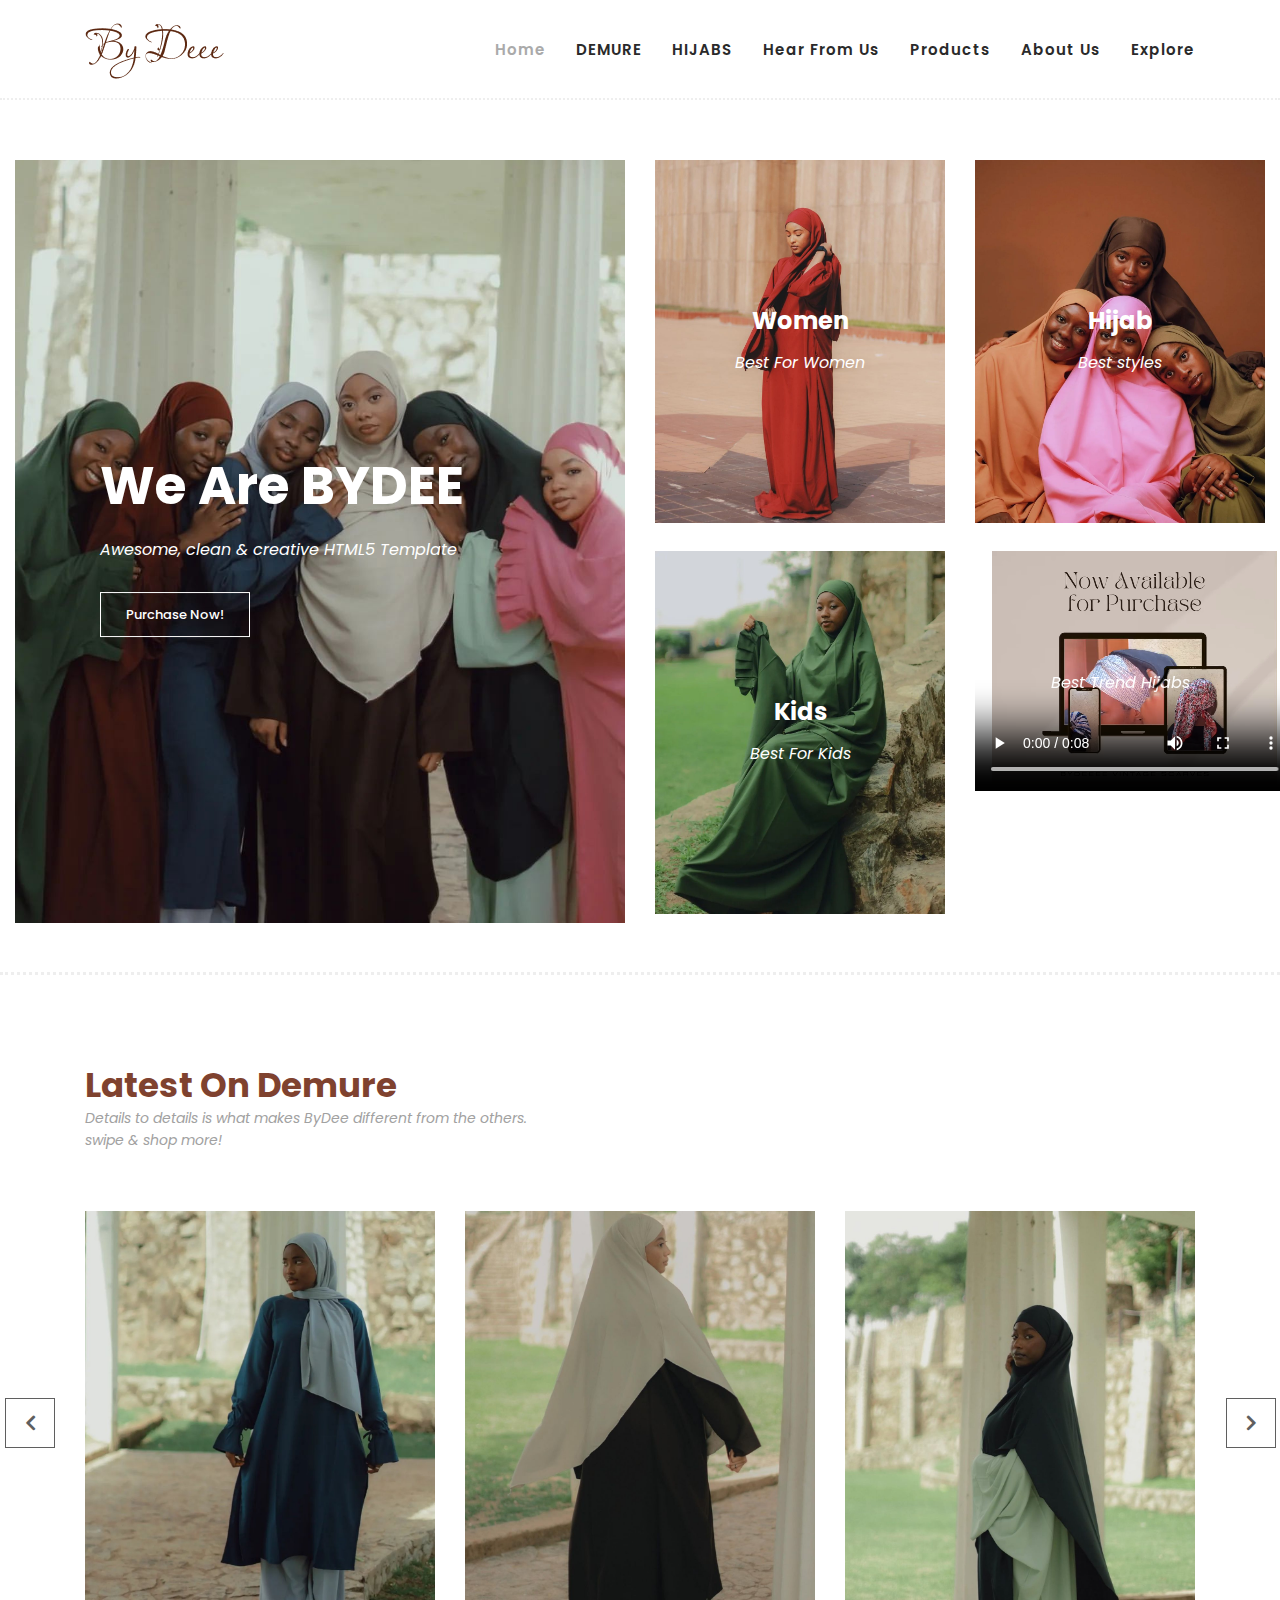
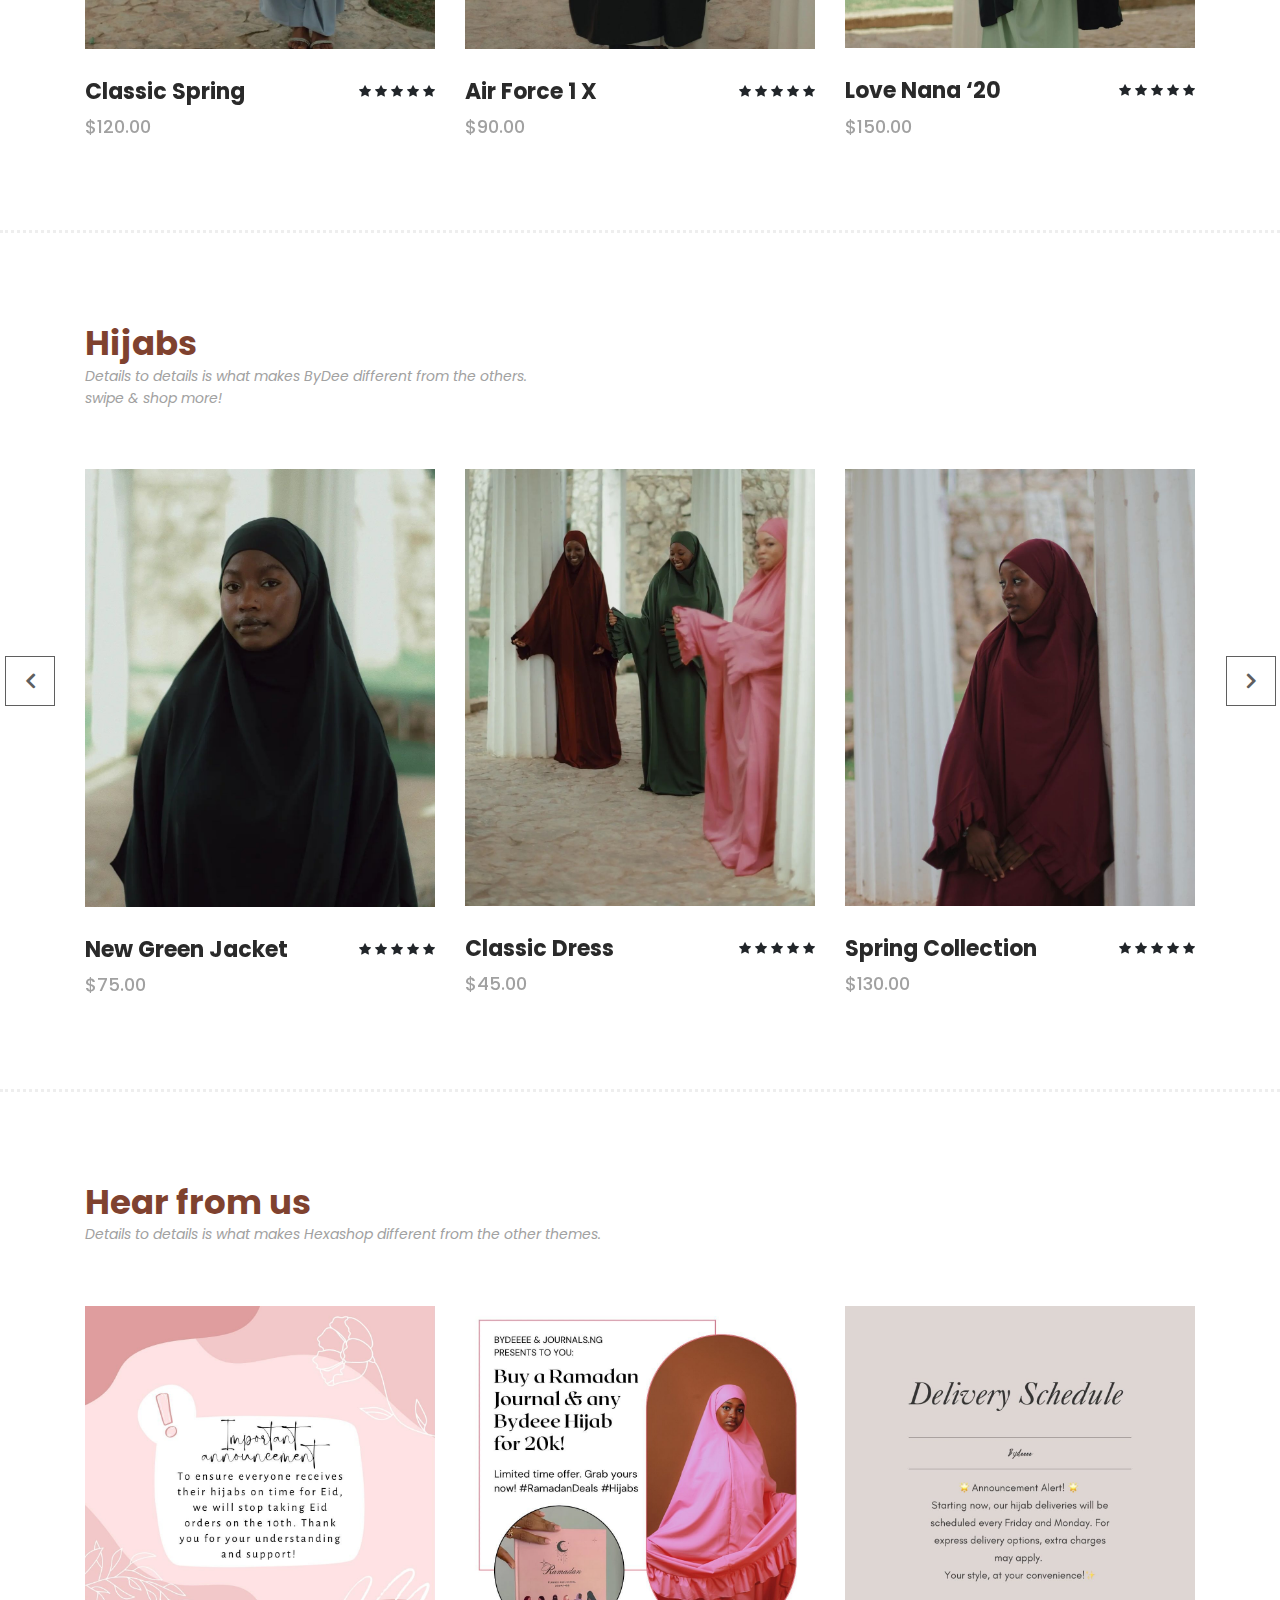
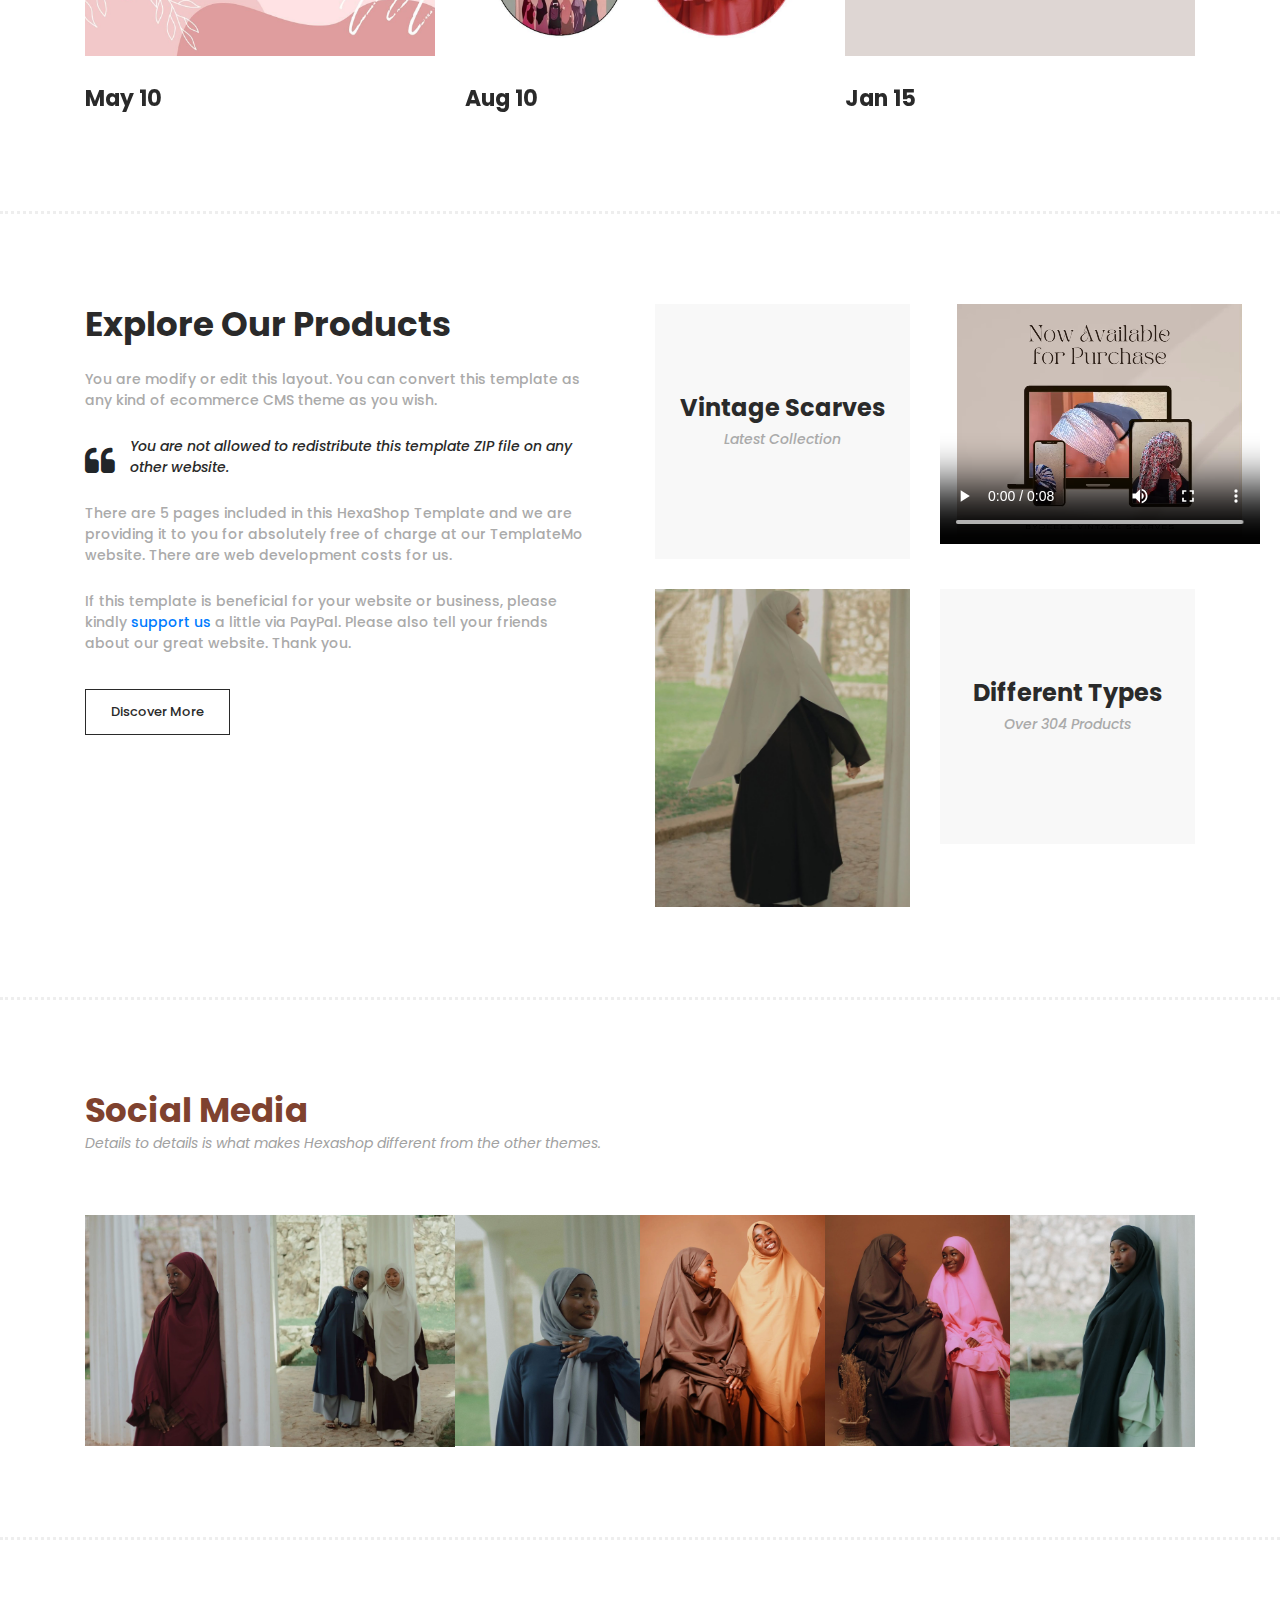
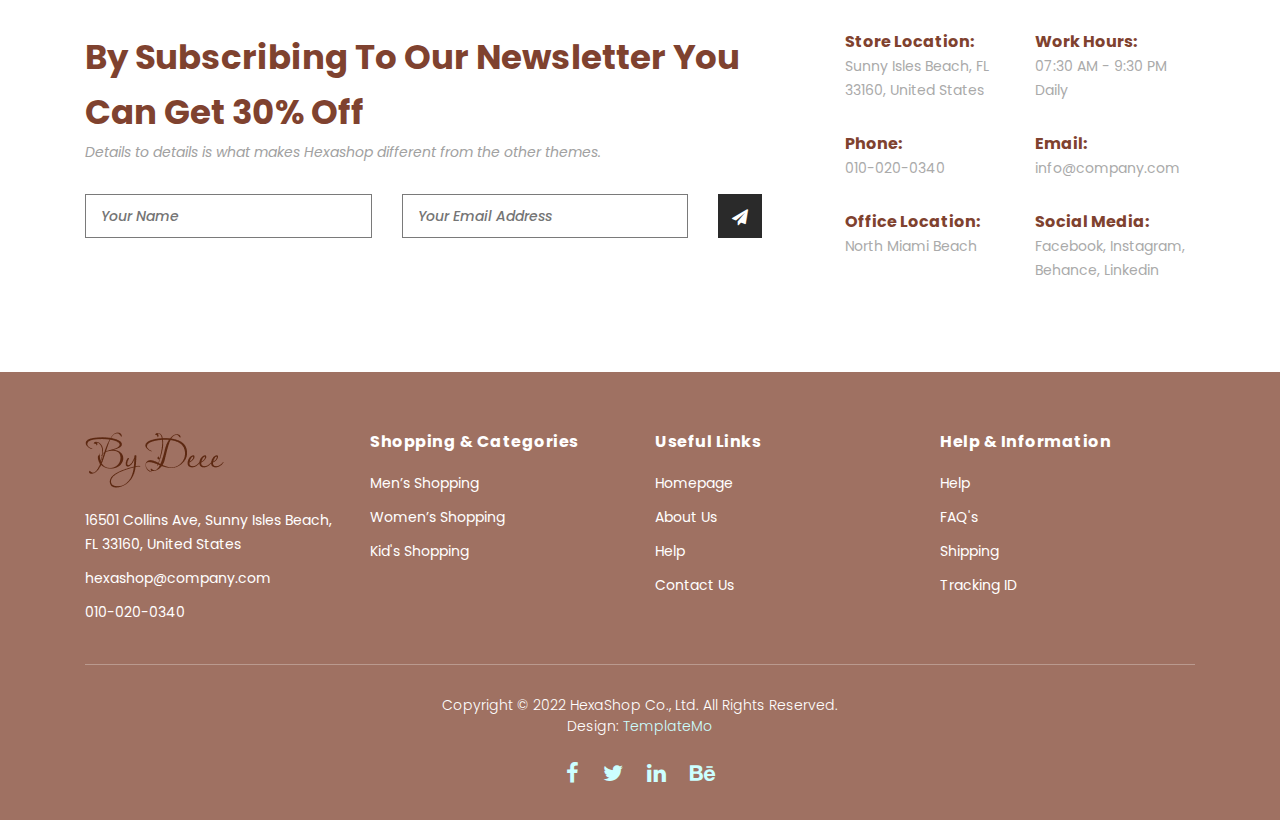
==== commit 5da8963a: "update" ====
--- a/index.html
+++ b/index.html
@@ -48,37 +48,19 @@
                 <div class="col-12">
                     <nav class="main-nav">
                         <!-- ***** Logo Start ***** -->
-                        <img src="assets/images/1logo1.jpg"> <a href="index.html" class="logo">
-
-
-
+                        <a href="index.html" class="logo">
+                            <img src="assets/images/ByDeeelogo.png">
                         </a>
                         <!-- ***** Logo End ***** -->
                         <!-- ***** Menu Start ***** -->
                         <ul class="nav">
                             <li class="scroll-to-section"><a href="#top" class="active">Home</a></li>
                             <li class="scroll-to-section"><a href="#men">DEMURE</a></li>
-                            <li class="scroll-to-section"><a href="#women">Hijjabs</a></li>
+                            <li class="scroll-to-section"><a href="#women">HIJABS</a></li>
                             <li class="scroll-to-section"><a href="#kids">Hear From Us</a></li>
-                            <li class="submenu">
-                                <a href="javascript:;">Pages</a>
-                                <ul>
-                                    <li><a href="about.html">About Us</a></li>
-                                    <li><a href="products.html">Products</a></li>
-                                    <li><a href="single-product.html">Single Product</a></li>
-                                    <li><a href="contact.html">Contact Us</a></li>
-                                </ul>
-                            </li>
-                            <li class="submenu">
-                                <a href="javascript:;">Features</a>
-                                <ul>
-                                    <li><a href="#">Features Page 1</a></li>
-                                    <li><a href="#">Features Page 2</a></li>
-                                    <li><a href="#">Features Page 3</a></li>
-                                    <li><a rel="nofollow" href="https://templatemo.com/page/4" target="_blank">Template
-                                            Page 4</a></li>
-                                </ul>
-                            </li>
+                            <li><a href="products.html">Products</a></li>
+                            <li><a href="about.html">About Us</a></li>
+
                             <li class="scroll-to-section"><a href="#explore">Explore</a></li>
                         </ul>
                         <a class='menu-trigger'>
@@ -170,11 +152,8 @@
                                                 </div>
                                             </div>
                                         </div>
-                                        <video width="320" height="240" controls>
-                                            <source src="assets/images/vid1.mp4" type="video/mp4">
-                                            <source src="assets/images/vid1.mp4" type="video/ogg">
-                                            Your browser does not support the video tag.
-                                        </video>
+                                        <img src="assets/images/home5.jpg">
+
                                     </div>
                                 </div>
                             </div>
@@ -193,7 +172,11 @@
                                                 </div>
                                             </div>
                                         </div>
-                                        <img src="assets/images/home5.jpg">
+                                        <video width="320" height="240" controls>
+                                            <source src="assets/images/vid1.mp4" type="video/mp4">
+                                            <source src="assets/images/vid1.mp4" type="video/ogg">
+                                            Your browser does not support the video tag.
+                                        </video>
                                     </div>
                                 </div>
                             </div>
@@ -811,7 +794,6 @@
         </div>
     </div>
     <!-- ***** Subscribe Area Ends ***** -->
-
     <!-- ***** Footer Start ***** -->
     <footer>
         <div class="container">
@@ -819,7 +801,7 @@
                 <div class="col-lg-3">
                     <div class="first-item">
                         <div class="logo">
-                            <img src="assets/images/white-logo.png" alt="hexashop ecommerce templatemo">
+                            <img src="assets/images/ByDeeelogo.png" alt="">
                         </div>
                         <ul>
                             <li><a href="#">16501 Collins Ave, Sunny Isles Beach, FL 33160, United States</a></li>
--- a/assets/css/templatemo-hexashop.css
+++ b/assets/css/templatemo-hexashop.css
@@ -97,17 +97,13 @@
   margin-top: 0px;
   margin-bottom: 0px;
 
+
 }
 
 ul {
   margin-bottom: 0px;
 }
 
-p {
-  font-size: 14px;
-  line-height: 25px;
-  color: #7f422f;
-}
 
 
 /* 
@@ -565,6 +561,8 @@
   }
   .header-area .logo {
     margin-left: 20px;
+    width:40px;
+    height: 45px;
   }
   .header-area .menu-trigger {
     display: block !important;
@@ -1481,7 +1479,7 @@
 .subscribe ul li {
   font-size: 16px;
   font-weight: 700;
-  color: #2a2a2a;
+  color: #7f422f;
 }
 
 .subscribe ul li span,
@@ -1505,7 +1503,7 @@
 footer {
   margin-top: 60px;
   padding: 60px 0px 30px 0px;
-  background-color: #2a2a2a;
+  background-color: #7f422fc0;
 }
 
 footer .logo {
@@ -2306,6 +2304,7 @@
   .logo .menu-trigger {
    width: 20;
    height: 25;
+  
 }
 }
 
